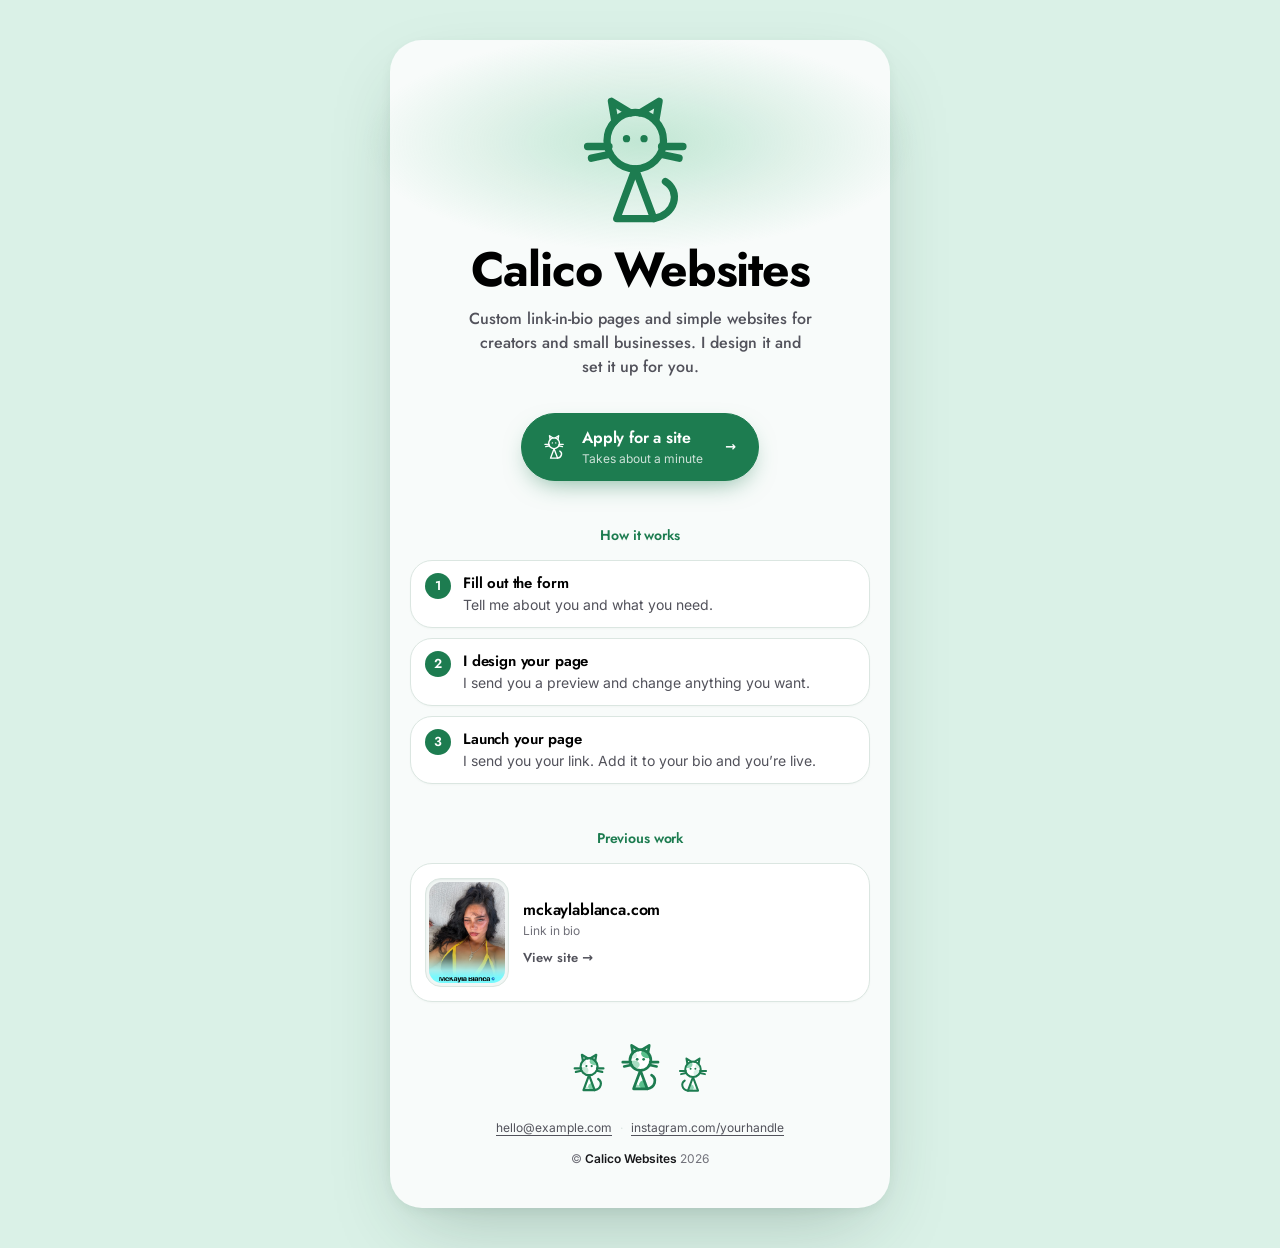
==== index.html @ d0ca335c "Copy cleanup, correct canonical domain, footer contact, a11y fix Copy: - Drop "actually cute" from t" ====
<!doctype html>
<html lang="en">
<head>
<meta charset="utf-8" />
<meta name="viewport" content="width=device-width, initial-scale=1, viewport-fit=cover" />

<!-- ===========================================================================
     SITE URL. Every absolute URL below uses it (canonical, og:url, og:image,
     twitter:image). Meta tags have to be literal because social crawlers do
     not run JavaScript, so this cannot live in app.js.
     To move to a custom domain, run this once from the project folder:

       sed -i '' 's#https://calico-website.vercel.app#https://yourdomain.com#g' index.html apply.html

     =========================================================================== -->
<title>Calico Websites</title>
<meta name="description" content="Custom link-in-bio pages and simple websites for creators and small businesses. I design it and set it up for you." />
<link rel="canonical" href="https://calico-website.vercel.app/" />
<meta name="theme-color" content="#DAF1E7" />

<!-- Open Graph -->
<meta property="og:type" content="website" />
<meta property="og:site_name" content="Calico Websites" />
<meta property="og:title" content="Calico Websites" />
<meta property="og:description" content="Custom link-in-bio pages and simple websites for creators and small businesses. I design it and set it up for you." />
<meta property="og:url" content="https://calico-website.vercel.app/" />
<meta property="og:image" content="https://calico-website.vercel.app/images/og-image.jpg" />
<meta property="og:image:width" content="1200" />
<meta property="og:image:height" content="630" />
<meta property="og:image:alt" content="Calico Websites: custom link-in-bio pages and simple websites." />

<!-- Twitter -->
<meta name="twitter:card" content="summary_large_image" />
<meta name="twitter:title" content="Calico Websites" />
<meta name="twitter:description" content="Custom link-in-bio pages and simple websites for creators and small businesses. I design it and set it up for you." />
<meta name="twitter:image" content="https://calico-website.vercel.app/images/og-image.jpg" />
<meta name="twitter:image:alt" content="Calico Websites: custom link-in-bio pages and simple websites." />

<link rel="icon" href="/favicon.svg" type="image/svg+xml" />
<link rel="apple-touch-icon" href="/apple-touch-icon.png" />

<link rel="preconnect" href="https://fonts.googleapis.com" />
<link rel="preconnect" href="https://fonts.gstatic.com" crossorigin />
<link rel="stylesheet" href="https://fonts.googleapis.com/css2?family=Inter:wght@400;500;600;700&family=Jost:wght@400;500;600;700&display=swap" />

<link rel="stylesheet" href="/styles.css" />
</head>

<body>
<a class="skip-link" href="#main">Skip to content</a>

<!-- ==========================================================================
     The calico cat, defined once and re-used. Patches are clipped to the head
     and body so they stay inside the outline. Recolour with --patch-a/b/c.
     ========================================================================== -->
<svg class="cat-defs" aria-hidden="true" focusable="false" xmlns="http://www.w3.org/2000/svg">
  <defs>
    <clipPath id="cc-head"><circle cx="13" cy="10" r="5.8" /></clipPath>
    <clipPath id="cc-body"><path d="M13 15.8 9.2 26h7.6Z" /></clipPath>

    <symbol id="calico" viewBox="0 0 28 30">
      <!-- The coat. Patches steer clear of the eyes so the face stays readable,
           and the whole thing fades out via --coat-opacity on small icons,
           where the detail would just turn to mush. -->
      <g style="opacity:var(--coat-opacity, 1)">
        <circle cx="13" cy="10" r="5.8" fill="#fff" />
        <path d="M13 15.8 9.2 26h7.6Z" fill="#fff" />
        <g clip-path="url(#cc-head)">
          <ellipse cx="16.8" cy="6.4" rx="3.4" ry="2.6" fill="var(--patch-b)" />
          <ellipse cx="9.6" cy="12.6" rx="3" ry="2.3" fill="var(--patch-a)" />
          <ellipse cx="8.9" cy="7.4" rx="2.2" ry="1.8" fill="var(--patch-c)" />
        </g>
        <g clip-path="url(#cc-body)">
          <ellipse cx="15.6" cy="24.2" rx="3.4" ry="3.2" fill="var(--patch-b)" />
          <ellipse cx="10.6" cy="25.8" rx="2.6" ry="2.2" fill="var(--patch-a)" />
        </g>
      </g>
      <!-- outline -->
      <g fill="none" stroke="currentColor" stroke-width="1.5"
         stroke-linecap="round" stroke-linejoin="round">
        <circle cx="13" cy="10" r="5.8" />
        <path d="M8.8 6 8.1 1.9 12 4.3" />
        <path d="M17.2 6 17.9 1.9 14 4.3" />
        <circle cx="11.2" cy="9.6" r=".75" fill="currentColor" stroke="none" />
        <circle cx="14.8" cy="9.6" r=".75" fill="currentColor" stroke="none" />
        <path d="M13 15.8 9.2 26M13 15.8 16.8 26M9.2 26h7.6" />
        <path d="M16.8 26c4.5-.8 5.6-5.6 2.4-7.6" />
        <path d="M7.6 11.2H3.2M7.8 12.8 4 13.6" />
        <path d="M18.4 11.2h4.4M18.2 12.8 22 13.6" />
      </g>
    </symbol>
  </defs>
</svg>

<div class="shell">
<main id="main">

  <!-- Hero ------------------------------------------------------------- -->
  <div class="hero-art reveal" role="img" aria-label="Calico Websites logo: a calico cat">
    <svg class="cat" viewBox="0 0 28 30" aria-hidden="true" focusable="false"><use href="#calico" /></svg>
  </div>

  <h1 class="name reveal" style="--i:1">Calico Websites</h1>
  <!-- Two alternatives if you'd rather:
       "Link-in-bio pages and simple websites for creators and small businesses.
        Designed, built and set up for you."
       "A professional link-in-bio page or small website, without the DIY.
        You tell me what you need, I handle the rest." -->
  <p class="tagline reveal" style="--i:2">Custom link-in-bio pages and simple websites for creators and small businesses. I design it and set it up for you.</p>

  <div class="links">
    <a class="link link--cta reveal" style="--i:3" href="/apply">
      <span class="link-icon" aria-hidden="true">
        <svg class="cat" viewBox="0 0 28 30" focusable="false"><use href="#calico" /></svg>
      </span>
      <span class="link-text">
        <span class="link-label">Apply for a site</span>
        <span class="link-sub">Takes about a minute</span>
      </span>
      <span class="link-meta" aria-hidden="true">→</span>
    </a>

  </div>

  <!-- How it works ----------------------------------------------------- -->
  <section class="section" id="how" aria-labelledby="how-title">
    <h2 class="section-label reveal" id="how-title">How it works</h2>

    <ol class="steps" role="list">
      <li class="step reveal">
        <span class="step-num" aria-hidden="true">1</span>
        <span class="step-text"><b>Fill out the form</b>Tell me about you and what you need.</span>
      </li>
      <li class="step reveal" style="--i:1">
        <span class="step-num" aria-hidden="true">2</span>
        <span class="step-text"><b>I design your page</b>I send you a preview and change anything you want.</span>
      </li>
      <li class="step reveal" style="--i:2">
        <span class="step-num" aria-hidden="true">3</span>
        <span class="step-text"><b>Launch your page</b>I send you your link. Add it to your bio and you&rsquo;re live.</span>
      </li>
    </ol>
  </section>

  <!-- Work ------------------------------------------------------------- -->
  <section class="section" id="work" aria-labelledby="work-title">
    <h2 class="section-label reveal" id="work-title">Previous work</h2>

    <div class="work-list">

      <!-- ===== ONE WORK CARD. Copy this whole <a> block to add another =====
           Change: the href, the image src + alt, the name, and the tag line.
           Put new screenshots in /images/. Any size works; the frame crops
           3:4 from the top. -->
      <a class="work-card reveal" href="https://mckaylablanca.com" target="_blank" rel="noopener noreferrer">
        <span class="work-frame">
          <img class="work-shot" src="/images/mckayla.png" width="485" height="959"
               loading="lazy" decoding="async"
               alt="The mckaylablanca.com link-in-bio page on a phone" />
        </span>
        <span class="work-text">
          <span class="work-handle">mckaylablanca.com</span>
          <span class="work-tag">Link in bio</span>
          <span class="work-cta">View site →<span class="sr-only"> (opens in a new tab)</span></span>
        </span>
      </a>
      <!-- ===== end of one work card ===== -->

    </div>
  </section>

</main>

<!-- Footer ------------------------------------------------------------- -->
<footer class="footer">
  <div class="cats reveal" aria-hidden="true">
    <svg class="cat" viewBox="0 0 28 30" focusable="false"><use href="#calico" /></svg>
    <svg class="cat" viewBox="0 0 28 30" focusable="false"><use href="#calico" /></svg>
    <svg class="cat" viewBox="0 0 28 30" focusable="false"><use href="#calico" /></svg>
  </div>
  <div class="footer-meta">
    <!-- EDIT THESE TWO. Replace the address and the handle with your own.
         The mailto: and the href both need changing. -->
    <p class="footer-contact">
      <a href="mailto:hello@example.com">hello@example.com</a>
      <span class="footer-dot" aria-hidden="true">&middot;</span>
      <a href="https://instagram.com/yourhandle" target="_blank" rel="noopener noreferrer">instagram.com/yourhandle</a>
    </p>
    <p>&copy; <span class="footer-wordmark">Calico Websites</span> <span data-year>2026</span></p>
  </div>
</footer>
</div>

<script src="/app.js" defer></script>
</body>
</html>
---- styles.css ----
/* ==========================================================================
   Calico Websites
   Shared by index.html and apply.html.
   Layout and card system modelled on mckaylablanca.com, recoloured green.
   Type follows fourmeasure.com: Jost for display, Inter for the small print.
   Every colour and font is a variable at the top.
   ========================================================================== */
:root {
  /* Type */
  --font-display: "Jost", "Futura", "Century Gothic", system-ui, sans-serif;
  --font-body: "Inter", system-ui, -apple-system, "Segoe UI", sans-serif;

  --fw-regular: 400;
  --fw-medium: 500;
  --fw-semibold: 600;
  --fw-bold: 700;

  --tracking-tight: -0.025em;

  /* Colour: greens, all AA-checked against the surfaces they sit on */
  --accent: #DAF1E7;           /* the flat field, her cyan's stand-in */
  --shell: #F8FBFA;            /* the column */
  --card: #FFFFFF;
  --surface: #F1F6F4;

  --fg: #18181B;
  --text-strong: #000000;
  --text-secondary: #52525B;
  --text-muted: #71717A;
  --border: #DBE6E1;

  --primary: #1D7C50;          /* 5.18:1 with white */
  --primary-strong: #196B48;   /* 6.23:1 on the column */
  --primary-soft: #59C08C;
  --primary-pale: #A7DCC2;
  --primary-dark: #18392C;
  --on-primary: #FFFFFF;

  --focus: #196B48;
  --error: #B42318;

  /* Calico patch tones. Swap these to re-coat the cats */
  --patch-a: #A7DCC2;
  --patch-b: #59C08C;
  --patch-c: #DAF1E7;

  /* Shape */
  --radius-pill: 999px;
  --radius-card: 1.375rem;     /* 22px, hers */
  --radius-shell: 2rem;
  --shadow-soft: 0 1px 2px rgba(24, 57, 44, 0.03);
  --shadow-lift: 0 16px 40px -18px rgba(24, 57, 44, 0.3);
  --shadow-shell: 0 30px 80px -24px rgba(24, 57, 44, 0.28), 0 4px 16px -6px rgba(24, 57, 44, 0.12);
  --shadow-cta: 0 10px 26px -10px rgba(29, 124, 80, 0.6);

  /* Rhythm */
  --column: 28.75rem;          /* 460px, hers */
  --gutter: 1.25rem;           /* 20px, hers */

  /* Motion */
  --ease: cubic-bezier(0.16, 1, 0.3, 1);
  --dur: 240ms;
}

/* --------------------------------------------------------------------------
   Base
   -------------------------------------------------------------------------- */
*, *::before, *::after { box-sizing: border-box; }

html {
  scroll-behavior: smooth;
  -webkit-text-size-adjust: 100%;
  -webkit-tap-highlight-color: transparent;
}

body {
  margin: 0;
  min-height: 100svh;
  display: flex;
  justify-content: center;
  background-color: var(--shell);
  color: var(--fg);
  font-family: var(--font-display);
  line-height: 1.5;
  -webkit-font-smoothing: antialiased;
  -moz-osx-font-smoothing: grayscale;
  padding: 0 max(var(--gutter), env(safe-area-inset-left))
           calc(3rem + env(safe-area-inset-bottom))
           max(var(--gutter), env(safe-area-inset-right));
}

img { display: block; max-width: 100%; height: auto; }
a { color: inherit; text-decoration: none; }
p { margin: 0; }

:focus-visible {
  outline: 3px solid var(--focus);
  outline-offset: 3px;
  border-radius: 8px;
}

.sr-only {
  position: absolute;
  width: 1px; height: 1px;
  padding: 0; margin: -1px;
  overflow: hidden;
  clip: rect(0 0 0 0);
  clip-path: inset(50%);
  white-space: nowrap;
  border: 0;
}

.skip-link {
  position: absolute;
  left: 50%; top: 0.5rem;
  transform: translate(-50%, -160%);
  z-index: 50;
  background: var(--fg);
  color: #fff;
  font-size: 0.8125rem;
  font-weight: var(--fw-semibold);
  padding: 0.6rem 1.1rem;
  border-radius: var(--radius-pill);
  transition: transform 0.2s var(--ease);
}
.skip-link:focus-visible { transform: translate(-50%, 0); }

/* --------------------------------------------------------------------------
   Shell: one centred column, full bleed on phones, a floating card above 560px
   -------------------------------------------------------------------------- */
.shell {
  position: relative;
  width: 100%;
  max-width: var(--column);
  display: flex;
  flex-direction: column;
  align-items: center;
  text-align: center;
}
.shell > * { width: 100%; }

/* --------------------------------------------------------------------------
   The calico cats
   One <symbol> in the defs block, re-used everywhere. Patch colours come
   from --patch-a/b/c, so any instance can wear a different coat.
   -------------------------------------------------------------------------- */
.cat-defs { position: absolute; width: 0; height: 0; overflow: hidden; }

.cat {
  display: block;
  width: auto;
  color: var(--primary);       /* the outline */
  overflow: visible;
}

/* The logo is the plain outline cat. The coat only shows on the footer trio. */
.hero-art .cat,
.link-icon .cat,
.submit .cat,
.form-done .cat { --coat-opacity: 0; }

/* Hero cat, full-bleed at the top of the column the way her photo is */
.hero-art {
  position: relative;
  isolation: isolate;
  display: flex;
  justify-content: center;
  align-items: flex-end;
  padding-top: 2.75rem;
  padding-bottom: 0.5rem;
}
.hero-art::before {
  content: "";
  position: absolute;
  z-index: -1;
  inset: 0 -20% auto;
  height: 118%;
  background: radial-gradient(ellipse 60% 62% at 50% 42%,
              rgba(89, 192, 140, 0.34) 0%,
              rgba(89, 192, 140, 0.12) 46%,
              rgba(248, 251, 250, 0) 72%);
  pointer-events: none;
}
.hero-art .cat { height: 132px; }

/* Wave on hover, lifted straight from her credit-cat wiggle */
.hero-art:hover .cat { animation: wiggle 620ms var(--ease); }

@keyframes wiggle {
  0%   { transform: rotate(0deg); }
  25%  { transform: rotate(-9deg); }
  55%  { transform: rotate(7deg); }
  80%  { transform: rotate(-3deg); }
  100% { transform: rotate(0deg); }
}

/* --------------------------------------------------------------------------
   Name + tagline
   -------------------------------------------------------------------------- */
.name {
  margin: 0;
  font-size: clamp(2.25rem, 10vw, 3rem);
  font-weight: var(--fw-bold);
  line-height: 1.02;
  letter-spacing: var(--tracking-tight);
  color: var(--text-strong);
  text-wrap: balance;
}

.tagline {
  margin: 0.75rem auto 0;
  max-width: 21.5rem;
  text-wrap: pretty;
  font-size: 1rem;
  font-weight: var(--fw-medium);
  line-height: 1.5;
  color: var(--text-secondary);
}

/* --------------------------------------------------------------------------
   Link rows, her pill cards
   -------------------------------------------------------------------------- */
.links {
  margin-top: 2.125rem;
  display: flex;
  flex-direction: column;
  gap: 0.75rem;
}

.link {
  display: flex;
  align-items: center;
  gap: 14px;
  width: 100%;
  min-height: 62px;
  padding: 12px 22px;
  text-align: left;
  border-radius: var(--radius-pill);
  background-color: var(--card);
  border: 1px solid var(--border);
  box-shadow: var(--shadow-soft);
  transition: transform var(--dur) var(--ease), box-shadow var(--dur) var(--ease),
              border-color var(--dur) var(--ease), background-color var(--dur) var(--ease);
}
.link:hover, .link:focus-visible {
  transform: translateY(-2px);
  border-color: var(--primary-soft);
  box-shadow: var(--shadow-lift);
}
.link:active { transform: translateY(0); }

.link-icon {
  flex: 0 0 auto;
  width: 26px;
  height: 26px;
  display: grid;
  place-items: center;
  color: var(--primary);
}
.link-icon .cat, .link-icon svg { width: 100%; height: 100%; }

.link-text { flex: 1 1 auto; min-width: 0; }

.link-label {
  display: block;
  font-size: 1rem;
  font-weight: var(--fw-semibold);
  letter-spacing: -0.01em;
  color: var(--text-strong);
}

.link-sub {
  display: block;
  margin-top: 1px;
  font-family: var(--font-body);
  font-size: 0.75rem;
  font-weight: var(--fw-regular);
  line-height: 1.4;
  color: var(--text-muted);
}

.link-meta {
  flex: 0 0 auto;
  margin-left: 8px;
  font-size: 0.8125rem;
  font-weight: var(--fw-semibold);
  color: var(--text-muted);
  white-space: nowrap;
}

/* The one filled row: the primary call to action.
   Sized to its own text and centred, rather than spanning the column. */
.link--cta {
  width: fit-content;
  max-width: 100%;
  margin-inline: auto;
  padding-inline: 20px 22px;
  background-color: var(--primary);
  border-color: var(--primary);
  box-shadow: var(--shadow-cta);
}
.link--cta .link-label { color: var(--on-primary); }
.link--cta .link-sub { color: rgba(255, 255, 255, 0.78); }
.link--cta .link-icon, .link--cta .link-meta { color: var(--on-primary); }
.link--cta .link-icon .cat { color: var(--on-primary); }   /* beats .cat's own colour */
.link--cta:hover, .link--cta:focus-visible { border-color: var(--primary); }
.link--cta:hover .link-icon .cat { animation: wiggle 620ms var(--ease); }

/* --------------------------------------------------------------------------
   Section labels, one per section
   -------------------------------------------------------------------------- */
.section { margin-top: 2.75rem; }

.section-label {
  margin: 0 0 0.875rem;
  font-size: 0.875rem;
  font-weight: var(--fw-semibold);
  letter-spacing: -0.01em;
  color: var(--primary);
}

/* --------------------------------------------------------------------------
   Work card, built from her fm-card: head row, thumbnail, cta line
   -------------------------------------------------------------------------- */
.work-list { display: flex; flex-direction: column; gap: 0.75rem; }

.work-card {
  display: flex;
  align-items: center;
  gap: 14px;
  width: 100%;
  padding: 14px;
  text-align: left;
  border-radius: var(--radius-card);
  background-color: var(--card);
  border: 1px solid var(--border);
  box-shadow: var(--shadow-soft);
  transition: transform var(--dur) var(--ease), box-shadow var(--dur) var(--ease),
              border-color var(--dur) var(--ease);
}
.work-card:hover, .work-card:focus-visible {
  transform: translateY(-2px);
  border-color: var(--primary-soft);
  box-shadow: var(--shadow-lift);
}
.work-card:active { transform: translateY(0); }

/* Phone-shaped frame around the preview. The sites are phone-shaped, so a
   landscape crop of one shows almost nothing. */
.work-frame {
  flex: 0 0 auto;
  width: 84px;
  padding: 3px;
  border-radius: 1rem;
  background-color: var(--surface);
  border: 1px solid var(--border);
  box-shadow: inset 0 1px 2px rgba(24, 57, 44, 0.06);
}

.work-shot {
  width: 100%;
  aspect-ratio: 3 / 4;
  object-fit: cover;
  object-position: top center;
  border-radius: 0.8125rem;
  background-color: var(--surface);
}

.work-text { flex: 1 1 auto; min-width: 0; }

.work-handle {
  display: block;
  font-size: 1rem;
  font-weight: var(--fw-semibold);
  letter-spacing: -0.01em;
  color: var(--text-strong);
  overflow: hidden;
  text-overflow: ellipsis;
  white-space: nowrap;
}

.work-tag {
  display: block;
  margin-top: 1px;
  font-family: var(--font-body);
  font-size: 0.75rem;
  line-height: 1.4;
  color: var(--text-muted);
}

.work-cta {
  display: block;
  margin-top: 8px;
  font-size: 0.8125rem;
  font-weight: var(--fw-semibold);
  color: var(--text-secondary);
  transition: color var(--dur) var(--ease);
}
.work-card:hover .work-cta, .work-card:focus-visible .work-cta { color: var(--primary-strong); }

/* --------------------------------------------------------------------------
   How it works: three short numbered steps
   -------------------------------------------------------------------------- */
.steps {
  margin: 0;
  padding: 0;
  list-style: none;
  display: flex;
  flex-direction: column;
  gap: 0.625rem;
}

.step {
  display: flex;
  align-items: flex-start;
  gap: 12px;
  text-align: left;
  padding: 12px 14px;
  border-radius: var(--radius-card);
  background-color: var(--card);
  border: 1px solid var(--border);
  box-shadow: var(--shadow-soft);
}

.step-num {
  flex: 0 0 auto;
  width: 26px;
  height: 26px;
  display: grid;
  place-items: center;
  border-radius: var(--radius-pill);
  background-color: var(--primary);
  color: var(--on-primary);
  font-size: 0.8125rem;
  font-weight: var(--fw-semibold);
}

.step-text {
  font-family: var(--font-body);
  font-size: 0.875rem;
  line-height: 1.45;
  color: var(--text-secondary);
}
.step-text b {
  display: block;
  font-family: var(--font-display);
  font-size: 0.9375rem;
  font-weight: var(--fw-semibold);
  letter-spacing: -0.01em;
  color: var(--text-strong);
}

/* --------------------------------------------------------------------------
   Apply page
   -------------------------------------------------------------------------- */
.back-link {
  margin-top: 1.5rem;
  display: inline-flex;
  align-items: center;
  gap: 6px;
  min-height: 44px;
  padding-right: 8px;
  font-size: 0.9375rem;
  font-weight: var(--fw-medium);
  color: var(--text-secondary);
}
.back-link:hover { color: var(--primary-strong); }

.apply-art {
  display: flex;
  justify-content: center;
  margin-bottom: 0.75rem;
}
.apply-art .cat { height: 72px; --coat-opacity: 0; }

.field-hint {
  margin-top: 0.25rem;
  font-family: var(--font-body);
  font-size: 0.75rem;
  line-height: 1.45;
  color: var(--text-muted);
}

.apply-title {
  margin: 0 0 0.5rem;
  font-size: clamp(1.75rem, 8vw, 2.125rem);
  font-weight: var(--fw-bold);
  line-height: 1.05;
  letter-spacing: var(--tracking-tight);
  color: var(--text-strong);
  text-wrap: balance;
}

.apply-lead {
  margin: 0 auto 0.25rem;
  max-width: 21rem;
  font-family: var(--font-body);
  font-size: 0.875rem;
  line-height: 1.55;
  color: var(--text-secondary);
}

.form {
  margin-top: 1.25rem;
  padding: 18px;
  text-align: left;
  border-radius: var(--radius-card);
  background-color: var(--card);
  border: 1px solid var(--border);
  box-shadow: var(--shadow-soft);
  display: flex;
  flex-direction: column;
  gap: 0.875rem;
}

/* display:flex above would otherwise beat the browser's [hidden] rule,
   so hiding the form from JS needs saying explicitly. */
.form[hidden] { display: none; }

.field { display: flex; flex-direction: column; gap: 0.3125rem; }

/* Direct children only. The pill labels live inside .pill-row and must
   keep their own padding. */
.field > label,
.field > legend {
  padding: 0;
  font-size: 0.875rem;
  font-weight: var(--fw-semibold);
  letter-spacing: -0.01em;
  color: var(--fg);
}

.optional { font-weight: var(--fw-regular); color: var(--text-muted); }

.field input,
.field textarea {
  width: 100%;
  font-family: var(--font-body);
  font-size: 1rem;              /* 16px, stops iOS zooming on focus */
  line-height: 1.5;
  color: var(--fg);
  background-color: var(--shell);
  border: 1px solid var(--border);
  border-radius: 0.75rem;
  padding: 0.6875rem 0.875rem;
  -webkit-appearance: none;
  appearance: none;
  transition: border-color var(--dur) var(--ease), background-color var(--dur) var(--ease);
}
.field input::placeholder, .field textarea::placeholder { color: var(--text-muted); }
.field input:focus, .field textarea:focus { border-color: var(--primary); background-color: var(--card); }
.field textarea { resize: vertical; min-height: 5.5rem; }

/* Tappable choices instead of typing. Real radios underneath, so they work
   with the keyboard, with a screen reader, and in the POST body. */
.choices {
  border: 0;
  margin: 0;
  padding: 0;
  min-width: 0;                 /* keeps the fieldset from blowing out the card */
  display: flex;
  flex-direction: column;
  gap: 0.5rem;
}

.pill-row { display: flex; flex-wrap: wrap; gap: 8px; }

.pill-input {
  position: absolute;
  width: 1px; height: 1px;
  opacity: 0;
  pointer-events: none;
}

.pill {
  display: inline-flex;
  align-items: center;
  justify-content: center;
  flex: 0 0 auto;               /* never squash below the label, wrap instead */
  white-space: nowrap;
  min-height: 44px;             /* comfortable thumb target */
  padding: 0 16px;
  border-radius: var(--radius-pill);
  background-color: var(--shell);
  border: 1px solid var(--border);
  font-size: 0.9375rem;
  font-weight: var(--fw-medium);
  letter-spacing: -0.01em;
  color: var(--fg);
  cursor: pointer;
  transition: background-color var(--dur) var(--ease), border-color var(--dur) var(--ease),
              color var(--dur) var(--ease), transform var(--dur) var(--ease);
}
.pill:hover { border-color: var(--primary-soft); }
.pill:active { transform: scale(0.97); }

.pill-input:checked + .pill {
  background-color: var(--primary);
  border-color: var(--primary);
  color: var(--on-primary);
}

.pill-input:focus-visible + .pill {
  outline: 3px solid var(--focus);
  outline-offset: 3px;
}

/* Formspree honeypot: hidden from people, visible to bots */
.hp { position: absolute; left: -9999px; width: 1px; height: 1px; opacity: 0; }

.submit {
  margin-top: 0.25rem;
  width: 100%;
  min-height: 56px;
  display: inline-flex;
  align-items: center;
  justify-content: center;
  gap: 10px;
  font-family: var(--font-display);
  font-size: 1rem;
  font-weight: var(--fw-semibold);
  letter-spacing: -0.01em;
  color: var(--on-primary);
  background-color: var(--primary);
  border: 1px solid var(--primary);
  border-radius: var(--radius-pill);
  box-shadow: var(--shadow-cta);
  cursor: pointer;
  transition: transform var(--dur) var(--ease), box-shadow var(--dur) var(--ease);
}
.submit:hover { transform: translateY(-2px); box-shadow: var(--shadow-lift), var(--shadow-cta); }
.submit:active { transform: translateY(0); }
.submit .cat { height: 22px; color: var(--on-primary); }
.submit:hover .cat { animation: wiggle 620ms var(--ease); }

.form[aria-busy="true"] .submit { opacity: 0.6; pointer-events: none; }

/* Only takes up room once it has something to say */
.form-status:empty { display: none; }

.form-status {
  font-family: var(--font-body);
  font-size: 0.8125rem;
  line-height: 1.45;
  color: var(--text-secondary);
}
.form-status.is-error { color: var(--error); }
.form-status.is-success { color: var(--primary-strong); font-weight: var(--fw-medium); }

/* Shown in the form's place once it sends */
.form-done {
  margin-top: 1.25rem;
  padding: 2rem 1.25rem;
  border-radius: var(--radius-card);
  background-color: var(--card);
  border: 1px solid var(--border);
  box-shadow: var(--shadow-soft);
}
.form-done[hidden] { display: none; }

.form-done .cat { height: 76px; margin: 0 auto 0.875rem; }

.done-title {
  font-size: 1.375rem;
  font-weight: var(--fw-bold);
  letter-spacing: var(--tracking-tight);
  color: var(--text-strong);
}

.done-sub {
  margin-top: 0.375rem;
  font-family: var(--font-body);
  font-size: 0.875rem;
  line-height: 1.5;
  color: var(--text-secondary);
}

/* --------------------------------------------------------------------------
   Footer: a litter of calicos, like her single credit cat
   -------------------------------------------------------------------------- */
.footer {
  margin-top: 2.5rem;
  display: flex;
  flex-direction: column;
  align-items: center;
  gap: 1rem;
}

.cats {
  display: flex;
  justify-content: center;
  align-items: flex-end;
  gap: 6px;
}
.cats .cat { height: 54px; }
.cats .cat:nth-child(1) { --patch-a: #C9E9D8; --patch-b: #7FCFA6; height: 44px; }
.cats .cat:nth-child(2) { --patch-a: #A7DCC2; --patch-b: #59C08C; }
.cats .cat:nth-child(3) { --patch-a: #DAF1E7; --patch-b: #8ED5B4; height: 40px; transform: scaleX(-1); }
.cats .cat:nth-child(2):hover { animation: wiggle 620ms var(--ease); }

.footer-meta {
  font-family: var(--font-body);
  font-size: 0.75rem;
  color: var(--text-muted);
  display: flex;
  flex-direction: column;
  gap: 0.375rem;
}
.footer-meta a { color: var(--text-secondary); text-decoration: underline; text-underline-offset: 3px; }

.footer-contact {
  display: flex;
  flex-wrap: wrap;
  justify-content: center;
  align-items: center;
  gap: 0.25rem 0.5rem;
}
.footer-contact a {
  min-height: 32px;              /* keeps both links easy to tap on a phone */
  display: inline-flex;
  align-items: center;
}
.footer-dot { color: var(--border); }
.footer-meta a:hover { color: var(--primary-strong); }
.footer-wordmark { font-weight: var(--fw-semibold); color: var(--fg); }

/* --------------------------------------------------------------------------
   Reveal: her --i stagger, but fired on scroll rather than on load,
   and armed only once JS confirms it's running.
   -------------------------------------------------------------------------- */
.js .reveal {
  opacity: 0;
  transform: translateY(12px);
  transition: opacity 520ms var(--ease), transform 520ms var(--ease);
  transition-delay: calc(var(--i, 0) * 55ms);
  will-change: opacity, transform;
}
.js .reveal.is-visible { opacity: 1; transform: none; }

@media (prefers-reduced-motion: reduce) {
  html { scroll-behavior: auto; }
  .js .reveal, .js .reveal.is-visible {
    opacity: 1; transform: none; transition: none; will-change: auto;
  }
  *, *::before, *::after {
    animation-duration: 0.01ms !important;
    animation-iteration-count: 1 !important;
    transition-duration: 0.01ms !important;
    scroll-behavior: auto !important;
  }
}

/* Touch devices: no hover lift, it sticks after a tap */
@media (hover: none) {
  .link:hover, .work-card:hover, .submit:hover { transform: none; }
  .hero-art:hover .cat, .submit:hover .cat, .link--cta:hover .link-icon .cat { animation: none; }
}

/* --------------------------------------------------------------------------
   Above 560px the column lifts off the page as a card. Same layout throughout.
   -------------------------------------------------------------------------- */
@media (min-width: 560px) {
  body {
    align-items: flex-start;
    background-color: var(--accent);
    padding-bottom: env(safe-area-inset-bottom);
  }
  .shell {
    max-width: 31.25rem;              /* 460px of content + 20px gutters */
    margin-block: 2.5rem;
    padding: 0 1.25rem 2.5rem;
    background-color: var(--shell);
    border-radius: var(--radius-shell);
    box-shadow: var(--shadow-shell);
  }
  .hero-art { padding-top: 3.25rem; }
  .hero-art .cat { height: 146px; }
}
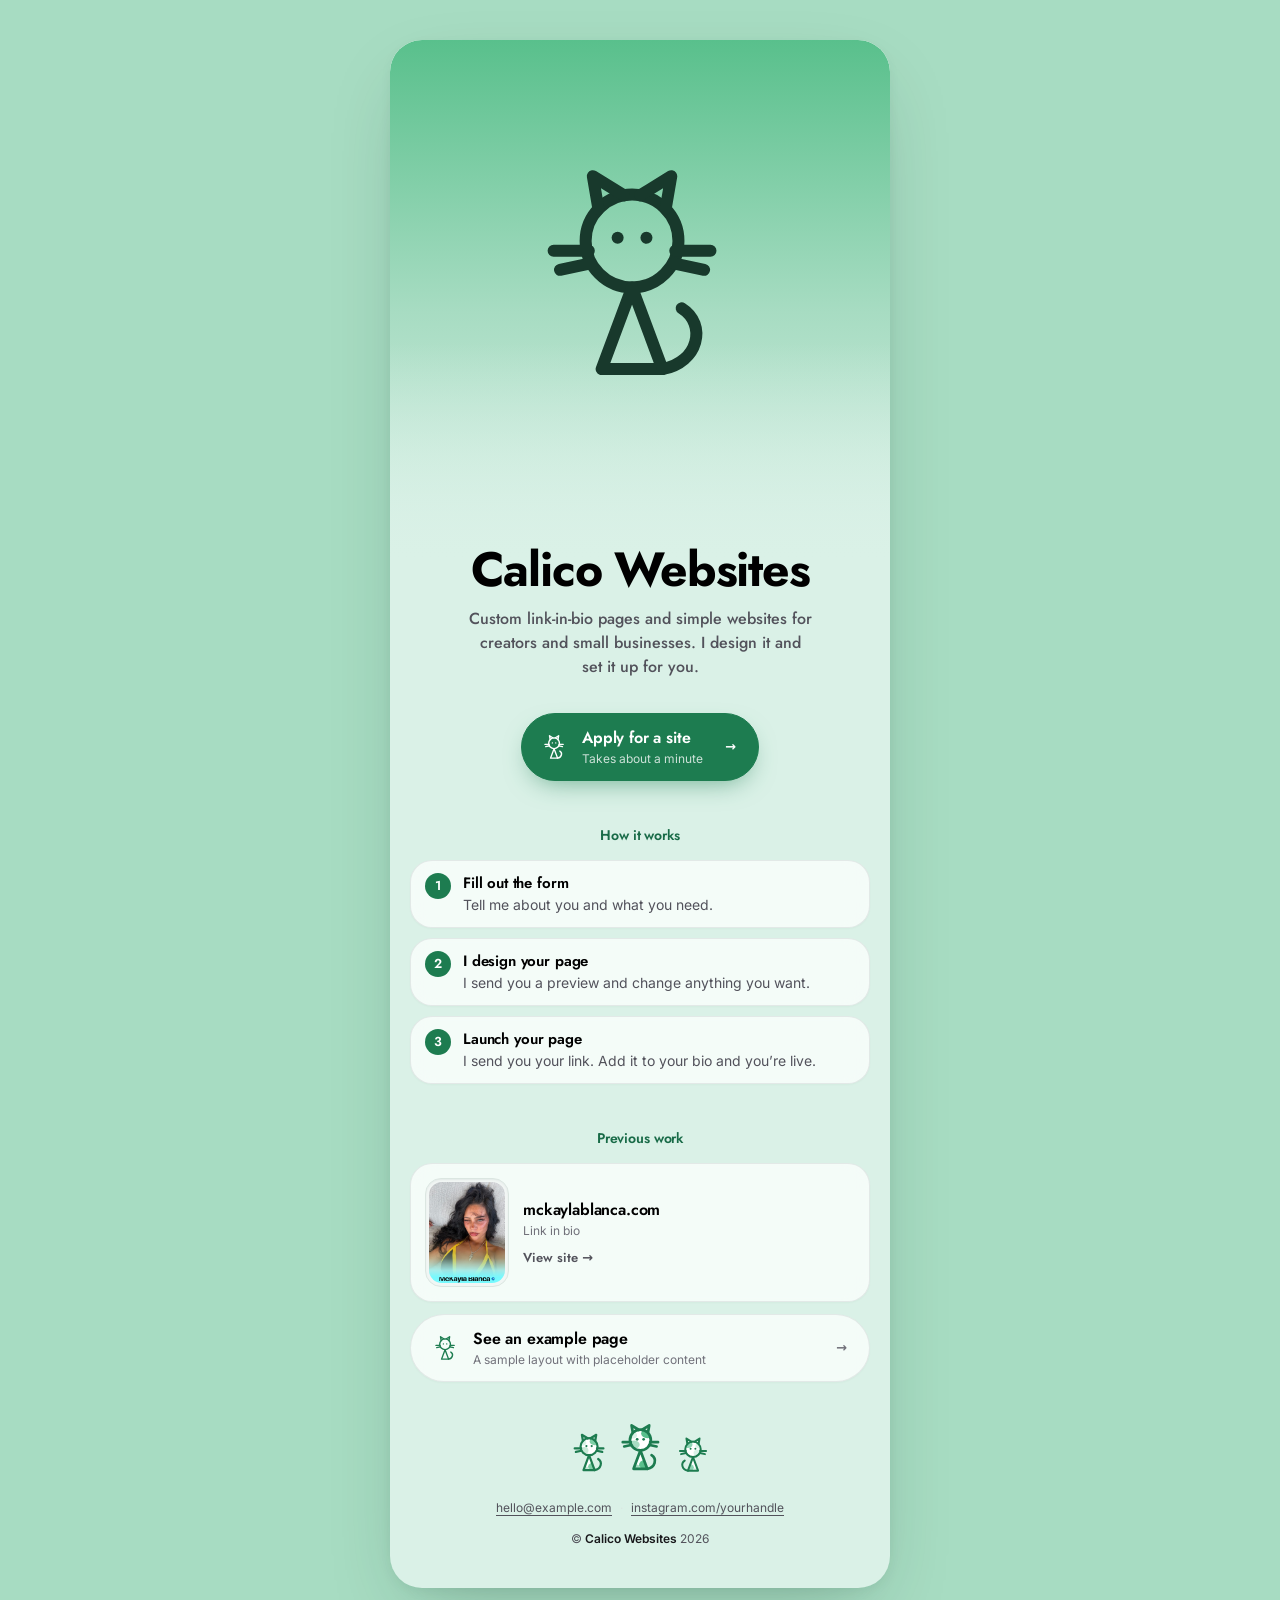
==== commit e9351b48: "Add an example creator profile page A sample link-in-bio layout so a prospective client can picture " ====
--- a/index.html
+++ b/index.html
@@ -166,6 +166,17 @@
       </a>
       <!-- ===== end of one work card ===== -->
 
+      <a class="link reveal" style="--i:1" href="/example">
+        <span class="link-icon" aria-hidden="true">
+          <svg class="cat" viewBox="0 0 28 30" focusable="false"><use href="#calico" /></svg>
+        </span>
+        <span class="link-text">
+          <span class="link-label">See an example page</span>
+          <span class="link-sub">A sample layout with placeholder content</span>
+        </span>
+        <span class="link-meta" aria-hidden="true">&rarr;</span>
+      </a>
+
     </div>
   </section>
 
--- a/styles.css
+++ b/styles.css
@@ -19,8 +19,11 @@
 
   /* Colour: greens, all AA-checked against the surfaces they sit on */
   --accent: #DAF1E7;           /* the flat field, her cyan's stand-in */
-  --shell: #F8FBFA;            /* the column */
-  --card: #FFFFFF;
+  --shell: #DAF1E7;            /* the column sits on the flat accent, as hers does */
+  --field: #A7DCC2;            /* deeper green behind the column above 560px */
+  --card: rgba(255, 255, 255, 0.72);   /* translucent, like her .fm-card */
+  --card-edge: rgba(24, 24, 27, 0.08);
+  --input-bg: rgba(255, 255, 255, 0.78);
   --surface: #F1F6F4;
 
   --fg: #18181B;
@@ -159,29 +162,45 @@
 .submit .cat,
 .form-done .cat { --coat-opacity: 0; }
 
-/* Hero cat, full-bleed at the top of the column the way her photo is */
+/* Hero panel: breaks out of the column gutters, fades into the page at the
+   bottom so the name sits in the tail of the fade. */
 .hero-art {
   position: relative;
   isolation: isolate;
-  display: flex;
+  width: calc(100% + 2 * var(--gutter));
+  margin-inline: calc(var(--gutter) * -1);
+  margin-bottom: -1rem;                 /* pulls the name up into the fade */
+  aspect-ratio: 4 / 5;
+  max-height: 58svh;                    /* never eats a whole phone screen */
+  overflow: hidden;
+  display: flex;
+  align-items: center;
   justify-content: center;
-  align-items: flex-end;
-  padding-top: 2.75rem;
-  padding-bottom: 0.5rem;
-}
-.hero-art::before {
+  background: linear-gradient(180deg,
+              var(--primary-soft) 0%,
+              var(--primary-pale) 52%,
+              var(--shell) 100%);
+}
+
+.hero-art::after {
   content: "";
   position: absolute;
-  z-index: -1;
-  inset: 0 -20% auto;
-  height: 118%;
-  background: radial-gradient(ellipse 60% 62% at 50% 42%,
-              rgba(89, 192, 140, 0.34) 0%,
-              rgba(89, 192, 140, 0.12) 46%,
-              rgba(248, 251, 250, 0) 72%);
+  inset: 0;
   pointer-events: none;
-}
-.hero-art .cat { height: 132px; }
+  background: linear-gradient(180deg,
+              rgba(218, 241, 231, 0) 58%,
+              rgba(218, 241, 231, 0.6) 82%,
+              var(--shell) 100%);
+}
+
+.hero-art .cat {
+  position: relative;
+  z-index: 1;
+  height: 46%;
+  margin-bottom: 8%;
+  color: var(--primary-dark);           /* reads against the mid-green panel */
+  --coat-opacity: 0;
+}
 
 /* Wave on hover, lifted straight from her credit-cat wiggle */
 .hero-art:hover .cat { animation: wiggle 620ms var(--ease); }
@@ -198,6 +217,10 @@
    Name + tagline
    -------------------------------------------------------------------------- */
 .name {
+  /* The hero panel is positioned, so it would paint over this static heading
+     that the negative margin tucks underneath it. Lift the name above it. */
+  position: relative;
+  z-index: 1;
   margin: 0;
   font-size: clamp(2.25rem, 10vw, 3rem);
   font-weight: var(--fw-bold);
@@ -237,7 +260,9 @@
   text-align: left;
   border-radius: var(--radius-pill);
   background-color: var(--card);
-  border: 1px solid var(--border);
+  backdrop-filter: blur(12px) saturate(1.2);
+  -webkit-backdrop-filter: blur(12px) saturate(1.2);
+  border: 1px solid var(--card-edge);
   box-shadow: var(--shadow-soft);
   transition: transform var(--dur) var(--ease), box-shadow var(--dur) var(--ease),
               border-color var(--dur) var(--ease), background-color var(--dur) var(--ease);
@@ -316,7 +341,7 @@
   font-size: 0.875rem;
   font-weight: var(--fw-semibold);
   letter-spacing: -0.01em;
-  color: var(--primary);
+  color: var(--primary-strong);   /* 5.47:1 on the mint column */
 }
 
 /* --------------------------------------------------------------------------
@@ -333,7 +358,9 @@
   text-align: left;
   border-radius: var(--radius-card);
   background-color: var(--card);
-  border: 1px solid var(--border);
+  backdrop-filter: blur(12px) saturate(1.2);
+  -webkit-backdrop-filter: blur(12px) saturate(1.2);
+  border: 1px solid var(--card-edge);
   box-shadow: var(--shadow-soft);
   transition: transform var(--dur) var(--ease), box-shadow var(--dur) var(--ease),
               border-color var(--dur) var(--ease);
@@ -418,7 +445,9 @@
   padding: 12px 14px;
   border-radius: var(--radius-card);
   background-color: var(--card);
-  border: 1px solid var(--border);
+  backdrop-filter: blur(12px) saturate(1.2);
+  -webkit-backdrop-filter: blur(12px) saturate(1.2);
+  border: 1px solid var(--card-edge);
   box-shadow: var(--shadow-soft);
 }
 
@@ -506,7 +535,9 @@
   text-align: left;
   border-radius: var(--radius-card);
   background-color: var(--card);
-  border: 1px solid var(--border);
+  backdrop-filter: blur(12px) saturate(1.2);
+  -webkit-backdrop-filter: blur(12px) saturate(1.2);
+  border: 1px solid var(--card-edge);
   box-shadow: var(--shadow-soft);
   display: flex;
   flex-direction: column;
@@ -539,7 +570,7 @@
   font-size: 1rem;              /* 16px, stops iOS zooming on focus */
   line-height: 1.5;
   color: var(--fg);
-  background-color: var(--shell);
+  background-color: var(--input-bg);
   border: 1px solid var(--border);
   border-radius: 0.75rem;
   padding: 0.6875rem 0.875rem;
@@ -581,7 +612,7 @@
   min-height: 44px;             /* comfortable thumb target */
   padding: 0 16px;
   border-radius: var(--radius-pill);
-  background-color: var(--shell);
+  background-color: var(--input-bg);
   border: 1px solid var(--border);
   font-size: 0.9375rem;
   font-weight: var(--fw-medium);
@@ -653,7 +684,9 @@
   padding: 2rem 1.25rem;
   border-radius: var(--radius-card);
   background-color: var(--card);
-  border: 1px solid var(--border);
+  backdrop-filter: blur(12px) saturate(1.2);
+  -webkit-backdrop-filter: blur(12px) saturate(1.2);
+  border: 1px solid var(--card-edge);
   box-shadow: var(--shadow-soft);
 }
 .form-done[hidden] { display: none; }
@@ -701,7 +734,7 @@
 .footer-meta {
   font-family: var(--font-body);
   font-size: 0.75rem;
-  color: var(--text-muted);
+  color: var(--text-secondary);   /* 6.52:1 on the mint column */
   display: flex;
   flex-direction: column;
   gap: 0.375rem;
@@ -762,17 +795,129 @@
 @media (min-width: 560px) {
   body {
     align-items: flex-start;
-    background-color: var(--accent);
+    background-color: var(--field);
     padding-bottom: env(safe-area-inset-bottom);
   }
   .shell {
     max-width: 31.25rem;              /* 460px of content + 20px gutters */
     margin-block: 2.5rem;
     padding: 0 1.25rem 2.5rem;
+    overflow: hidden;                 /* clips the hero to the rounded top */
     background-color: var(--shell);
     border-radius: var(--radius-shell);
     box-shadow: var(--shadow-shell);
   }
-  .hero-art { padding-top: 3.25rem; }
-  .hero-art .cat { height: 146px; }
-}
+  .hero-art { border-radius: var(--radius-shell) var(--radius-shell) 0 0; }
+}
+
+/* --------------------------------------------------------------------------
+   Example page: a sample creator profile so visitors can picture their own.
+   All imagery is the Calico cat standing in for their photos.
+   -------------------------------------------------------------------------- */
+.demo-banner {
+  position: relative;
+  z-index: 2;
+  margin: 1rem 0 0;
+  padding: 10px 14px;
+  border-radius: var(--radius-card);
+  background-color: var(--card);
+  backdrop-filter: blur(12px) saturate(1.2);
+  -webkit-backdrop-filter: blur(12px) saturate(1.2);
+  border: 1px solid var(--card-edge);
+  font-family: var(--font-body);
+  font-size: 0.75rem;
+  line-height: 1.45;
+  color: var(--text-secondary);
+}
+.demo-banner b { color: var(--text-strong); }
+
+.location {
+  margin-top: 0.5rem;
+  font-family: var(--font-body);
+  font-size: 0.75rem;
+  font-weight: var(--fw-medium);
+  color: var(--text-secondary);
+}
+
+/* A platform card: head row, sample figures, thumbnail strip */
+.profile-card {
+  width: 100%;
+  padding: 16px;
+  text-align: left;
+  border-radius: var(--radius-card);
+  background-color: var(--card);
+  backdrop-filter: blur(12px) saturate(1.2);
+  -webkit-backdrop-filter: blur(12px) saturate(1.2);
+  border: 1px solid var(--card-edge);
+  box-shadow: var(--shadow-soft);
+  transition: transform var(--dur) var(--ease), box-shadow var(--dur) var(--ease),
+              border-color var(--dur) var(--ease);
+}
+.profile-card:hover, .profile-card:focus-visible {
+  transform: translateY(-2px);
+  border-color: var(--primary-soft);
+  box-shadow: var(--shadow-lift);
+}
+
+.profile-head { display: flex; align-items: center; gap: 11px; }
+.profile-head-text { min-width: 0; flex: 1 1 auto; }
+
+.platform {
+  display: block;
+  font-family: var(--font-body);
+  font-size: 0.6875rem;
+  font-weight: var(--fw-semibold);
+  color: var(--text-muted);
+}
+
+.profile-handle {
+  display: block;
+  font-size: 0.9375rem;
+  font-weight: var(--fw-semibold);
+  letter-spacing: -0.01em;
+  color: var(--text-strong);
+  overflow: hidden;
+  text-overflow: ellipsis;
+  white-space: nowrap;
+}
+
+.profile-stats {
+  margin-top: 9px;
+  display: flex;
+  flex-wrap: wrap;
+  gap: 2px 14px;
+  font-size: 0.8125rem;
+  font-weight: var(--fw-medium);
+  color: var(--text-secondary);
+}
+.profile-stats b { font-weight: var(--fw-semibold); color: var(--text-strong); }
+
+.thumb-grid {
+  margin-top: 12px;
+  display: grid;
+  grid-template-columns: repeat(3, 1fr);
+  gap: 7px;
+}
+
+/* Stand-in for a creator's own photos */
+.thumb {
+  aspect-ratio: 3 / 4;
+  border-radius: 0.75rem;
+  overflow: hidden;
+  display: grid;
+  place-items: center;
+  background: linear-gradient(160deg, var(--primary-soft) 0%, var(--primary-pale) 100%);
+  border: 1px solid var(--card-edge);
+}
+.thumb .cat { height: 52%; color: var(--primary-dark); --coat-opacity: 0; }
+.thumb:nth-child(2) { background: linear-gradient(160deg, var(--primary-pale) 0%, var(--accent) 100%); }
+.thumb:nth-child(3) { background: linear-gradient(160deg, var(--accent) 0%, var(--primary-soft) 100%); }
+
+.profile-cta {
+  display: block;
+  margin-top: 12px;
+  font-size: 0.8125rem;
+  font-weight: var(--fw-semibold);
+  color: var(--text-secondary);
+}
+.profile-card:hover .profile-cta { color: var(--primary-strong); }
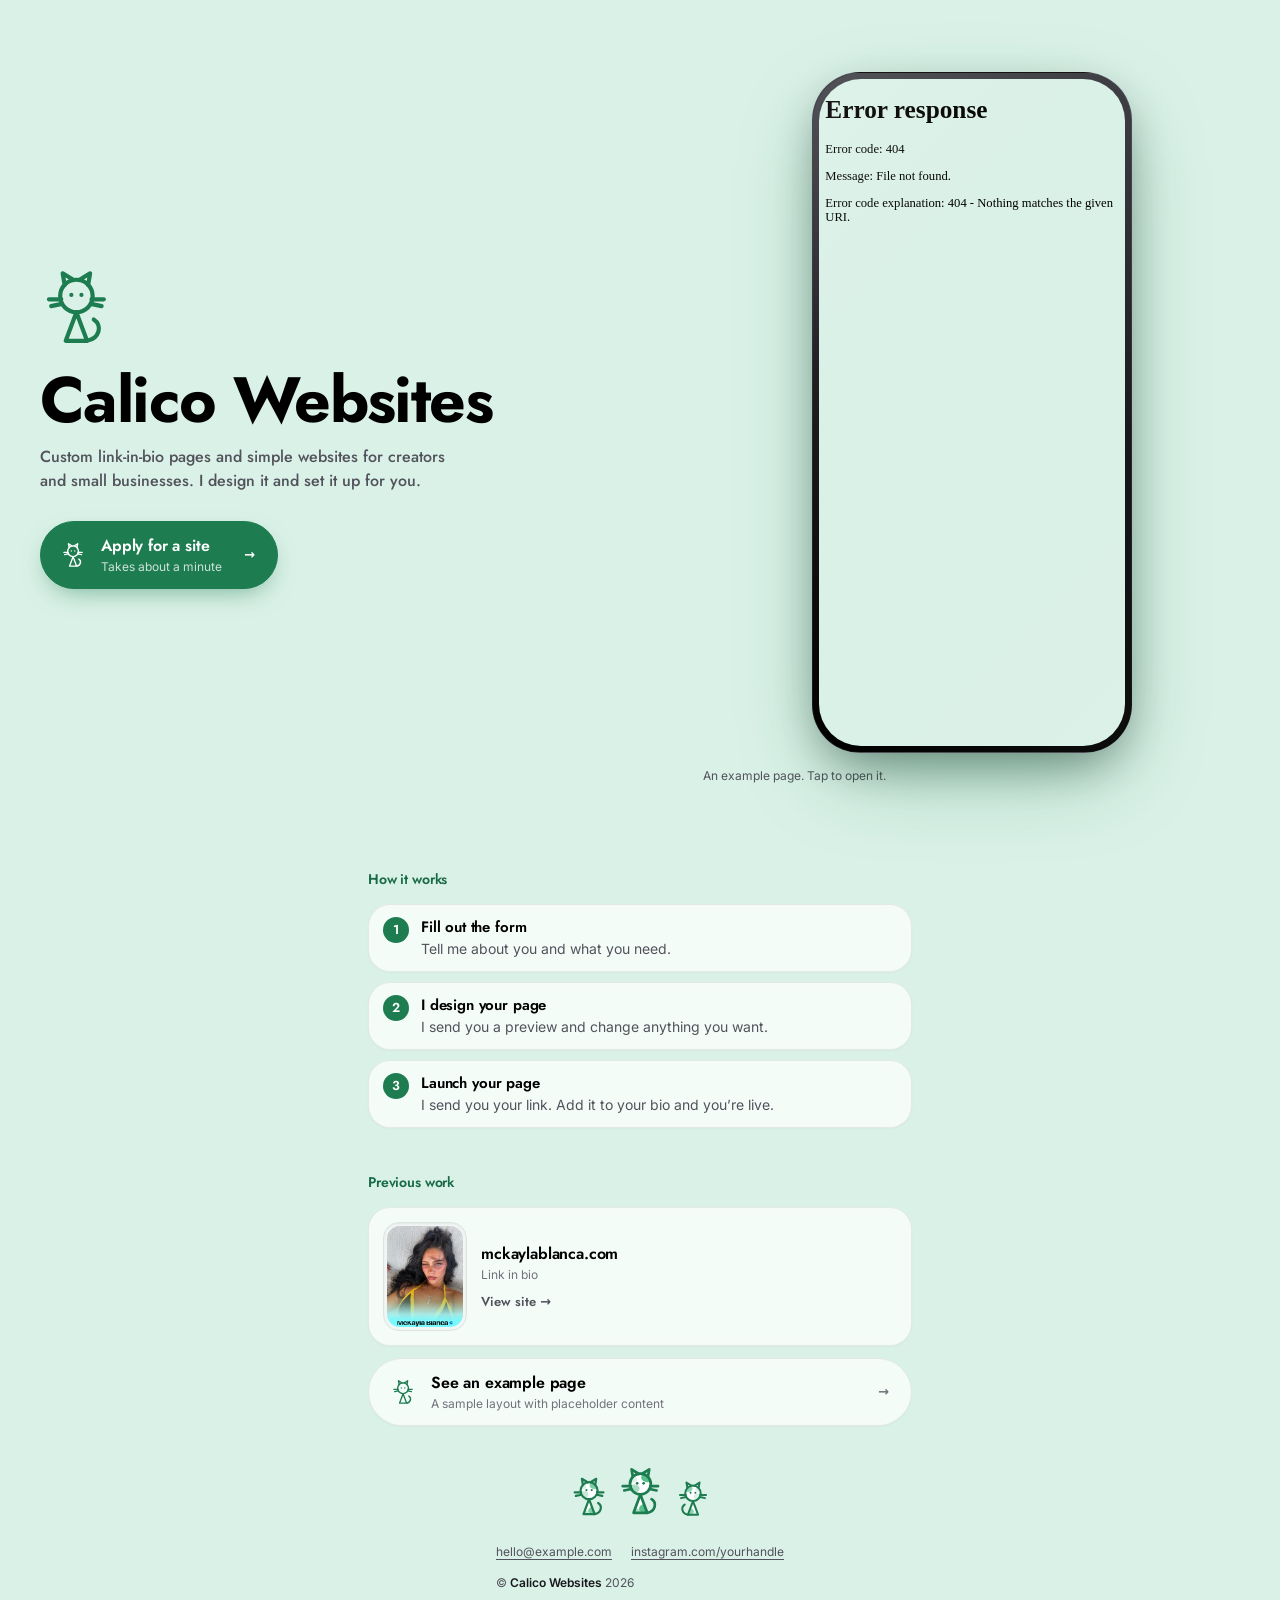
==== commit b187539d: "Rebuild the home page as a split hero with a device mockup - Home page moves off the centred column " ====
--- a/index.html
+++ b/index.html
@@ -46,7 +46,7 @@
 <link rel="stylesheet" href="/styles.css" />
 </head>
 
-<body>
+<body class="home">
 <a class="skip-link" href="#main">Skip to content</a>
 
 <!-- ==========================================================================
@@ -92,36 +92,52 @@
   </defs>
 </svg>
 
-<div class="shell">
+<div class="page">
 <main id="main">
 
-  <!-- Hero ------------------------------------------------------------- -->
-  <div class="hero-art reveal" role="img" aria-label="Calico Websites logo: a calico cat">
-    <svg class="cat" viewBox="0 0 28 30" aria-hidden="true" focusable="false"><use href="#calico" /></svg>
-  </div>
-
-  <h1 class="name reveal" style="--i:1">Calico Websites</h1>
-  <!-- Two alternatives if you'd rather:
-       "Link-in-bio pages and simple websites for creators and small businesses.
-        Designed, built and set up for you."
-       "A professional link-in-bio page or small website, without the DIY.
-        You tell me what you need, I handle the rest." -->
-  <p class="tagline reveal" style="--i:2">Custom link-in-bio pages and simple websites for creators and small businesses. I design it and set it up for you.</p>
-
-  <div class="links">
-    <a class="link link--cta reveal" style="--i:3" href="/apply">
-      <span class="link-icon" aria-hidden="true">
-        <svg class="cat" viewBox="0 0 28 30" focusable="false"><use href="#calico" /></svg>
-      </span>
-      <span class="link-text">
-        <span class="link-label">Apply for a site</span>
-        <span class="link-sub">Takes about a minute</span>
-      </span>
-      <span class="link-meta" aria-hidden="true">→</span>
-    </a>
-
-  </div>
-
+  <div class="hero-split">
+
+    <div class="hero-copy">
+      <div class="hero-logo reveal" role="img" aria-label="Calico Websites logo: a cat">
+        <svg class="cat" viewBox="0 0 28 30" aria-hidden="true" focusable="false"><use href="#calico" /></svg>
+      </div>
+
+      <h1 class="name reveal" style="--i:1">Calico Websites</h1>
+
+      <!-- Two alternatives if you'd rather:
+           "Link-in-bio pages and simple websites for creators and small businesses.
+            Designed, built and set up for you."
+           "A professional link-in-bio page or small website, without the DIY.
+            You tell me what you need, I handle the rest." -->
+      <p class="tagline reveal" style="--i:2">Custom link-in-bio pages and simple websites for creators and small businesses. I design it and set it up for you.</p>
+
+      <div class="links">
+        <a class="link link--cta reveal" style="--i:3" href="/apply">
+          <span class="link-icon" aria-hidden="true"><svg class="cat" viewBox="0 0 28 30" focusable="false"><use href="#calico" /></svg></span>
+          <span class="link-text">
+            <span class="link-label">Apply for a site</span>
+            <span class="link-sub">Takes about a minute</span>
+          </span>
+          <span class="link-meta" aria-hidden="true">&rarr;</span>
+        </a>
+      </div>
+    </div>
+
+    <div class="hero-visual reveal" style="--i:4">
+      <!-- The stencil holds the real example page, same origin, scaled to fit.
+           Tapping anywhere on it opens that page full size. -->
+      <a class="phone" href="/example" aria-label="Open the example page">
+        <span class="phone-screen">
+          <iframe src="/example" title="Preview of an example link-in-bio page"
+                  loading="lazy" tabindex="-1" aria-hidden="true" scrolling="no"></iframe>
+        </span>
+      </a>
+      <p class="phone-caption">An example page. Tap to open it.</p>
+    </div>
+
+  </div>
+
+  <div class="home-section">
   <!-- How it works ----------------------------------------------------- -->
   <section class="section" id="how" aria-labelledby="how-title">
     <h2 class="section-label reveal" id="how-title">How it works</h2>
@@ -180,6 +196,8 @@
     </div>
   </section>
 
+  </div>
+
 </main>
 
 <!-- Footer ------------------------------------------------------------- -->
--- a/styles.css
+++ b/styles.css
@@ -921,3 +921,124 @@
   color: var(--text-secondary);
 }
 .profile-card:hover .profile-cta { color: var(--primary-strong); }
+
+/* --------------------------------------------------------------------------
+   Home page: wide split hero, copy on the left, a phone stencil on the right
+   holding the live example page. Overrides the centred-column shell, which
+   the apply and example pages still use.
+   -------------------------------------------------------------------------- */
+body.home {
+  display: block;
+  background-color: var(--shell);
+  padding: 0 0 calc(3rem + env(safe-area-inset-bottom));
+}
+
+.page {
+  width: 100%;
+  max-width: 78rem;
+  margin-inline: auto;
+  padding-inline: max(1.5rem, env(safe-area-inset-left));
+}
+
+.hero-split {
+  display: grid;
+  gap: 2.5rem;
+  align-items: center;
+  padding-block: 2.5rem 1rem;
+  text-align: center;
+}
+
+.hero-copy .name { font-size: clamp(2.5rem, 11vw, 3.25rem); }
+.hero-copy .tagline { margin-inline: auto; }
+.hero-copy .links { margin-top: 1.75rem; }
+
+.hero-logo {
+  display: flex;
+  justify-content: center;
+  margin-bottom: 1rem;
+}
+.hero-logo .cat { height: 84px; --coat-opacity: 0; }
+
+/* The stencil. Proportions follow a standard handset: 320 x 681. */
+.phone {
+  position: relative;
+  display: block;
+  width: 300px;
+  --screen-w: 288px;
+  --screen-scale: 0.7384;          /* 288 / 390, the width the page renders at */
+  max-width: 100%;
+  margin-inline: auto;
+  aspect-ratio: 320 / 681;
+  padding: 6px;
+  border-radius: 48px;
+  border: 1px solid rgba(255, 255, 255, 0.08);
+  background: linear-gradient(180deg, #3F3F46 0%, #18181B 55%, #000000 100%);
+  box-shadow: 0 30px 90px -20px rgba(29, 124, 80, 0.45),
+              0 18px 50px -12px rgba(0, 0, 0, 0.45);
+  transition: transform var(--dur) var(--ease), box-shadow var(--dur) var(--ease);
+}
+.phone:hover, .phone:focus-visible {
+  transform: translateY(-4px);
+  box-shadow: 0 40px 100px -20px rgba(29, 124, 80, 0.55),
+              0 18px 50px -12px rgba(0, 0, 0, 0.5);
+}
+
+/* Glass highlight across the bezel */
+.phone::after {
+  content: "";
+  position: absolute;
+  inset: 0;
+  pointer-events: none;
+  border-radius: 48px;
+  background: linear-gradient(135deg, rgba(255, 255, 255, 0.1), transparent 30%,
+                              transparent 70%, rgba(255, 255, 255, 0.05));
+}
+
+.phone-screen {
+  display: block;                  /* it is a <span>: without this, height is ignored */
+  position: relative;
+  height: 100%;
+  width: 100%;
+  overflow: hidden;
+  border-radius: 42px;
+  background-color: var(--shell);
+}
+
+/* The example page renders at phone width, then scales down to fit the screen */
+.phone-screen iframe {
+  width: 390px;
+  height: 900px;
+  border: 0;
+  display: block;
+  transform-origin: top left;
+  transform: scale(var(--screen-scale));
+  pointer-events: none;            /* the whole stencil is the link */
+}
+
+.phone-caption {
+  margin-top: 0.875rem;
+  font-family: var(--font-body);
+  font-size: 0.75rem;
+  color: var(--text-secondary);
+}
+
+@media (min-width: 900px) {
+  .hero-split {
+    grid-template-columns: 1.1fr 1fr;
+    gap: 4.5rem;
+    padding-block: 4.5rem 2.5rem;
+    text-align: left;
+  }
+  .hero-logo { justify-content: flex-start; }
+  .hero-copy .name { font-size: clamp(3.25rem, 5vw, 4.25rem); }
+  .hero-copy .tagline { margin-inline: 0; max-width: 26rem; }
+  .hero-copy .link--cta { margin-inline: 0; }
+  .phone { width: 320px; --screen-w: 308px; --screen-scale: 0.7897; }
+}
+
+/* The sections below the hero sit in a readable column, not the full width */
+.home-section { max-width: 34rem; margin-inline: auto; }
+
+@media (prefers-reduced-motion: reduce) {
+  .phone:hover, .phone:focus-visible { transform: none; }
+}
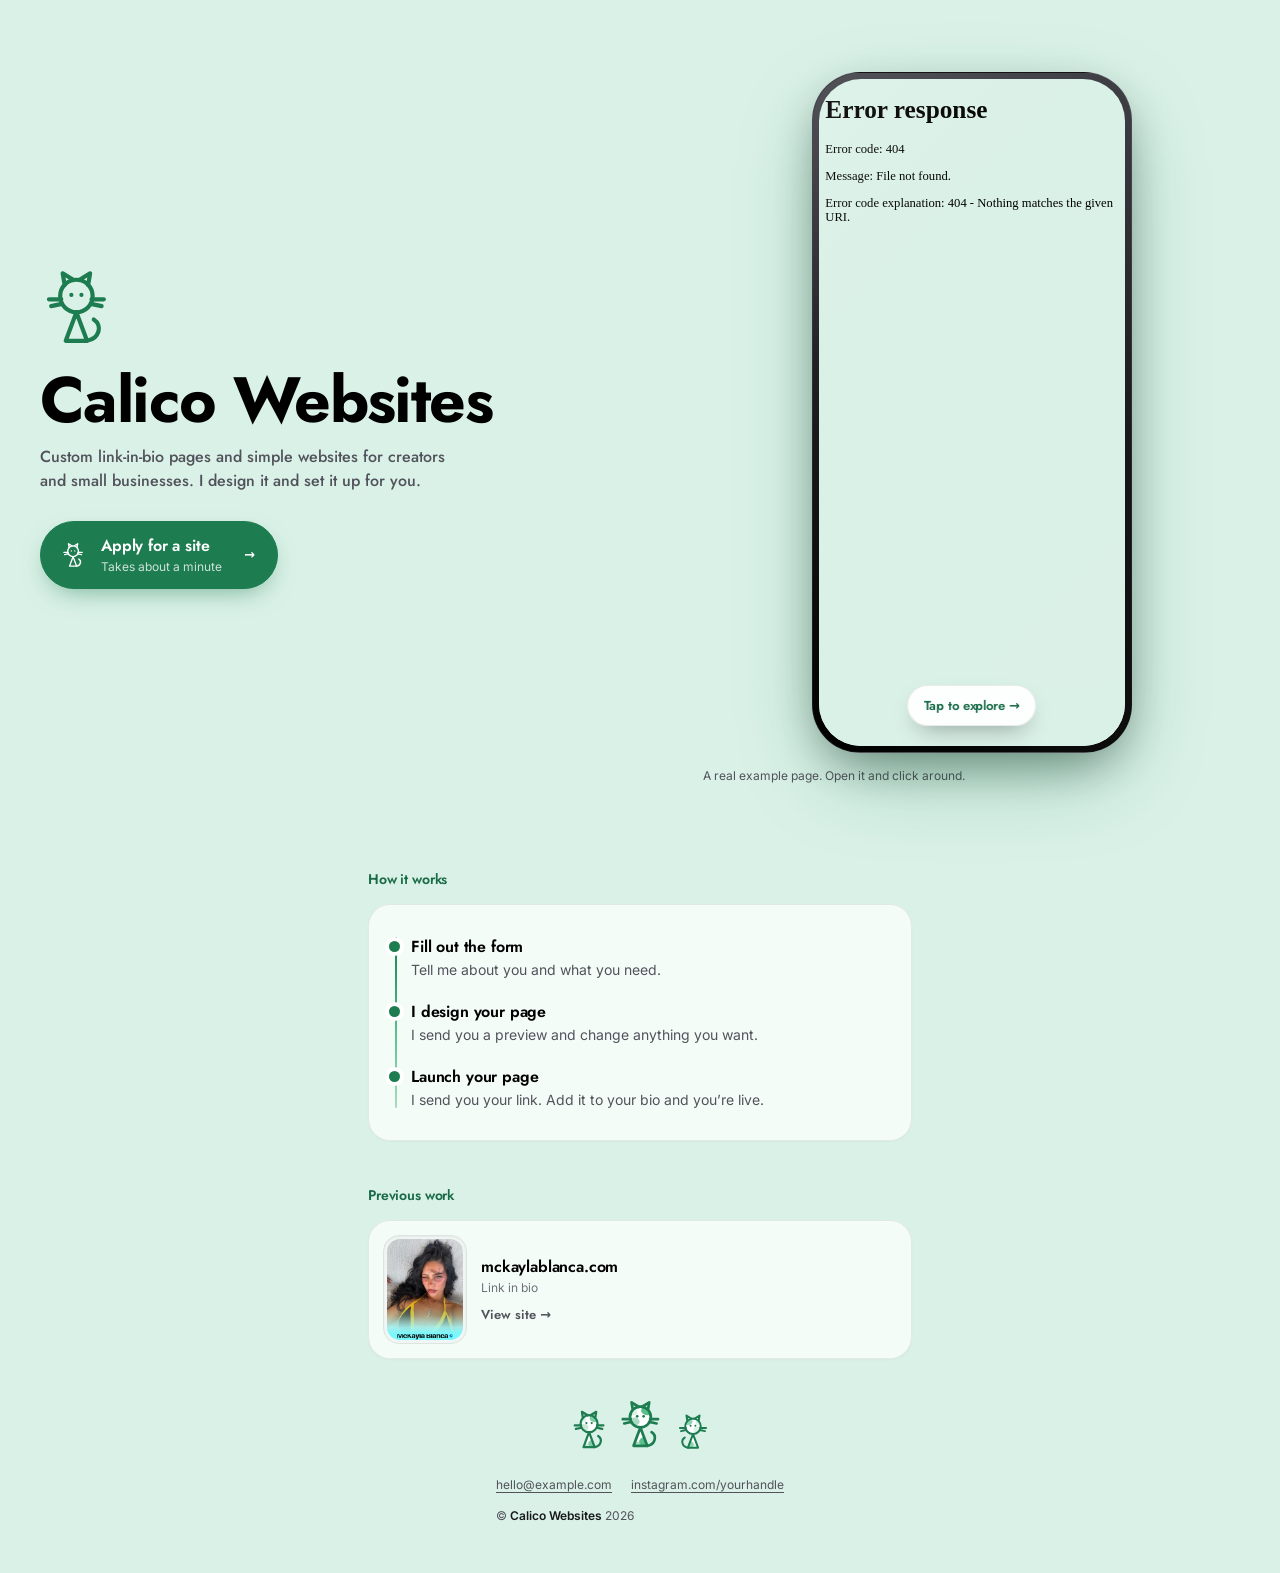
==== commit fb475683: "Make the stencil obviously tappable, restyle How it works - A Tap to explore pill sits over the foot" ====
--- a/index.html
+++ b/index.html
@@ -131,8 +131,9 @@
           <iframe src="/example" title="Preview of an example link-in-bio page"
                   loading="lazy" tabindex="-1" aria-hidden="true" scrolling="no"></iframe>
         </span>
+        <span class="phone-hint" aria-hidden="true">Tap to explore &rarr;</span>
       </a>
-      <p class="phone-caption">An example page. Tap to open it.</p>
+      <p class="phone-caption">A real example page. Open it and click around.</p>
     </div>
 
   </div>
@@ -142,18 +143,18 @@
   <section class="section" id="how" aria-labelledby="how-title">
     <h2 class="section-label reveal" id="how-title">How it works</h2>
 
-    <ol class="steps" role="list">
-      <li class="step reveal">
-        <span class="step-num" aria-hidden="true">1</span>
-        <span class="step-text"><b>Fill out the form</b>Tell me about you and what you need.</span>
+    <ol class="flow reveal" role="list">
+      <li class="flow-step">
+        <span class="flow-dot" aria-hidden="true"></span>
+        <span class="flow-text"><b>Fill out the form</b>Tell me about you and what you need.</span>
       </li>
-      <li class="step reveal" style="--i:1">
-        <span class="step-num" aria-hidden="true">2</span>
-        <span class="step-text"><b>I design your page</b>I send you a preview and change anything you want.</span>
+      <li class="flow-step">
+        <span class="flow-dot" aria-hidden="true"></span>
+        <span class="flow-text"><b>I design your page</b>I send you a preview and change anything you want.</span>
       </li>
-      <li class="step reveal" style="--i:2">
-        <span class="step-num" aria-hidden="true">3</span>
-        <span class="step-text"><b>Launch your page</b>I send you your link. Add it to your bio and you&rsquo;re live.</span>
+      <li class="flow-step">
+        <span class="flow-dot" aria-hidden="true"></span>
+        <span class="flow-text"><b>Launch your page</b>I send you your link. Add it to your bio and you&rsquo;re live.</span>
       </li>
     </ol>
   </section>
@@ -182,17 +183,6 @@
       </a>
       <!-- ===== end of one work card ===== -->
 
-      <a class="link reveal" style="--i:1" href="/example">
-        <span class="link-icon" aria-hidden="true">
-          <svg class="cat" viewBox="0 0 28 30" focusable="false"><use href="#calico" /></svg>
-        </span>
-        <span class="link-text">
-          <span class="link-label">See an example page</span>
-          <span class="link-sub">A sample layout with placeholder content</span>
-        </span>
-        <span class="link-meta" aria-hidden="true">&rarr;</span>
-      </a>
-
     </div>
   </section>
 
--- a/styles.css
+++ b/styles.css
@@ -426,54 +426,58 @@
 .work-card:hover .work-cta, .work-card:focus-visible .work-cta { color: var(--primary-strong); }
 
 /* --------------------------------------------------------------------------
-   How it works: three short numbered steps
-   -------------------------------------------------------------------------- */
-.steps {
+   How it works: one card, a soft green thread, a dot per step. No numbers.
+   -------------------------------------------------------------------------- */
+.flow {
+  position: relative;
   margin: 0;
-  padding: 0;
+  padding: 20px 20px 20px 42px;
   list-style: none;
-  display: flex;
-  flex-direction: column;
-  gap: 0.625rem;
-}
-
-.step {
-  display: flex;
-  align-items: flex-start;
-  gap: 12px;
-  text-align: left;
-  padding: 12px 14px;
   border-radius: var(--radius-card);
   background-color: var(--card);
   backdrop-filter: blur(12px) saturate(1.2);
   -webkit-backdrop-filter: blur(12px) saturate(1.2);
   border: 1px solid var(--card-edge);
   box-shadow: var(--shadow-soft);
-}
-
-.step-num {
-  flex: 0 0 auto;
-  width: 26px;
-  height: 26px;
-  display: grid;
-  place-items: center;
-  border-radius: var(--radius-pill);
+  text-align: left;
+}
+
+/* the thread, stopping at the first and last dot rather than the card edge */
+.flow::before {
+  content: "";
+  position: absolute;
+  left: 26px;
+  top: 32px;
+  bottom: 32px;
+  width: 2px;
+  border-radius: 2px;
+  background: linear-gradient(180deg, var(--primary) 0%, var(--primary-soft) 55%, var(--primary-pale) 100%);
+}
+
+.flow-step { position: relative; padding-block: 10px; }
+
+.flow-dot {
+  position: absolute;
+  left: -22px;
+  top: 16px;
+  width: 11px;
+  height: 11px;
+  border-radius: 50%;
   background-color: var(--primary);
-  color: var(--on-primary);
-  font-size: 0.8125rem;
-  font-weight: var(--fw-semibold);
-}
-
-.step-text {
+  box-shadow: 0 0 0 4px #FFFFFF;      /* punches the thread out behind the dot */
+}
+
+.flow-text {
+  display: block;
   font-family: var(--font-body);
   font-size: 0.875rem;
-  line-height: 1.45;
-  color: var(--text-secondary);
-}
-.step-text b {
+  line-height: 1.5;
+  color: var(--text-secondary);
+}
+.flow-text b {
   display: block;
   font-family: var(--font-display);
-  font-size: 0.9375rem;
+  font-size: 1rem;
   font-weight: var(--fw-semibold);
   letter-spacing: -0.01em;
   color: var(--text-strong);
@@ -1015,6 +1019,57 @@
   pointer-events: none;            /* the whole stencil is the link */
 }
 
+/* Soft fade at the foot of the screen so the hint never lands on top of text */
+.phone-screen::after {
+  content: "";
+  position: absolute;
+  left: 0;
+  right: 0;
+  bottom: 0;
+  height: 120px;
+  z-index: 1;
+  pointer-events: none;
+  background: linear-gradient(180deg, rgba(218, 241, 231, 0) 0%, rgba(218, 241, 231, 0.92) 62%, var(--shell) 100%);
+}
+
+/* Sits over the lower screen so the stencil reads as a control, not a picture */
+.phone-hint {
+  position: absolute;
+  left: 50%;
+  bottom: 26px;
+  z-index: 2;
+  display: inline-flex;
+  align-items: center;
+  gap: 7px;
+  padding: 0.6rem 1rem;
+  border-radius: var(--radius-pill);
+  background-color: rgba(255, 255, 255, 0.94);
+  backdrop-filter: blur(8px);
+  -webkit-backdrop-filter: blur(8px);
+  border: 1px solid var(--card-edge);
+  box-shadow: 0 10px 24px -10px rgba(0, 0, 0, 0.4);
+  font-family: var(--font-display);
+  font-size: 0.8125rem;
+  font-weight: var(--fw-semibold);
+  letter-spacing: -0.01em;
+  color: var(--primary-strong);
+  white-space: nowrap;
+  transform: translateX(-50%);
+  animation: hint-bob 2.8s var(--ease) infinite;
+  transition: background-color var(--dur) var(--ease), color var(--dur) var(--ease);
+}
+.phone:hover .phone-hint,
+.phone:focus-visible .phone-hint {
+  background-color: var(--primary);
+  border-color: var(--primary);
+  color: var(--on-primary);
+}
+
+@keyframes hint-bob {
+  0%, 100% { transform: translateX(-50%) translateY(0); }
+  50%      { transform: translateX(-50%) translateY(-4px); }
+}
+
 .phone-caption {
   margin-top: 0.875rem;
   font-family: var(--font-body);
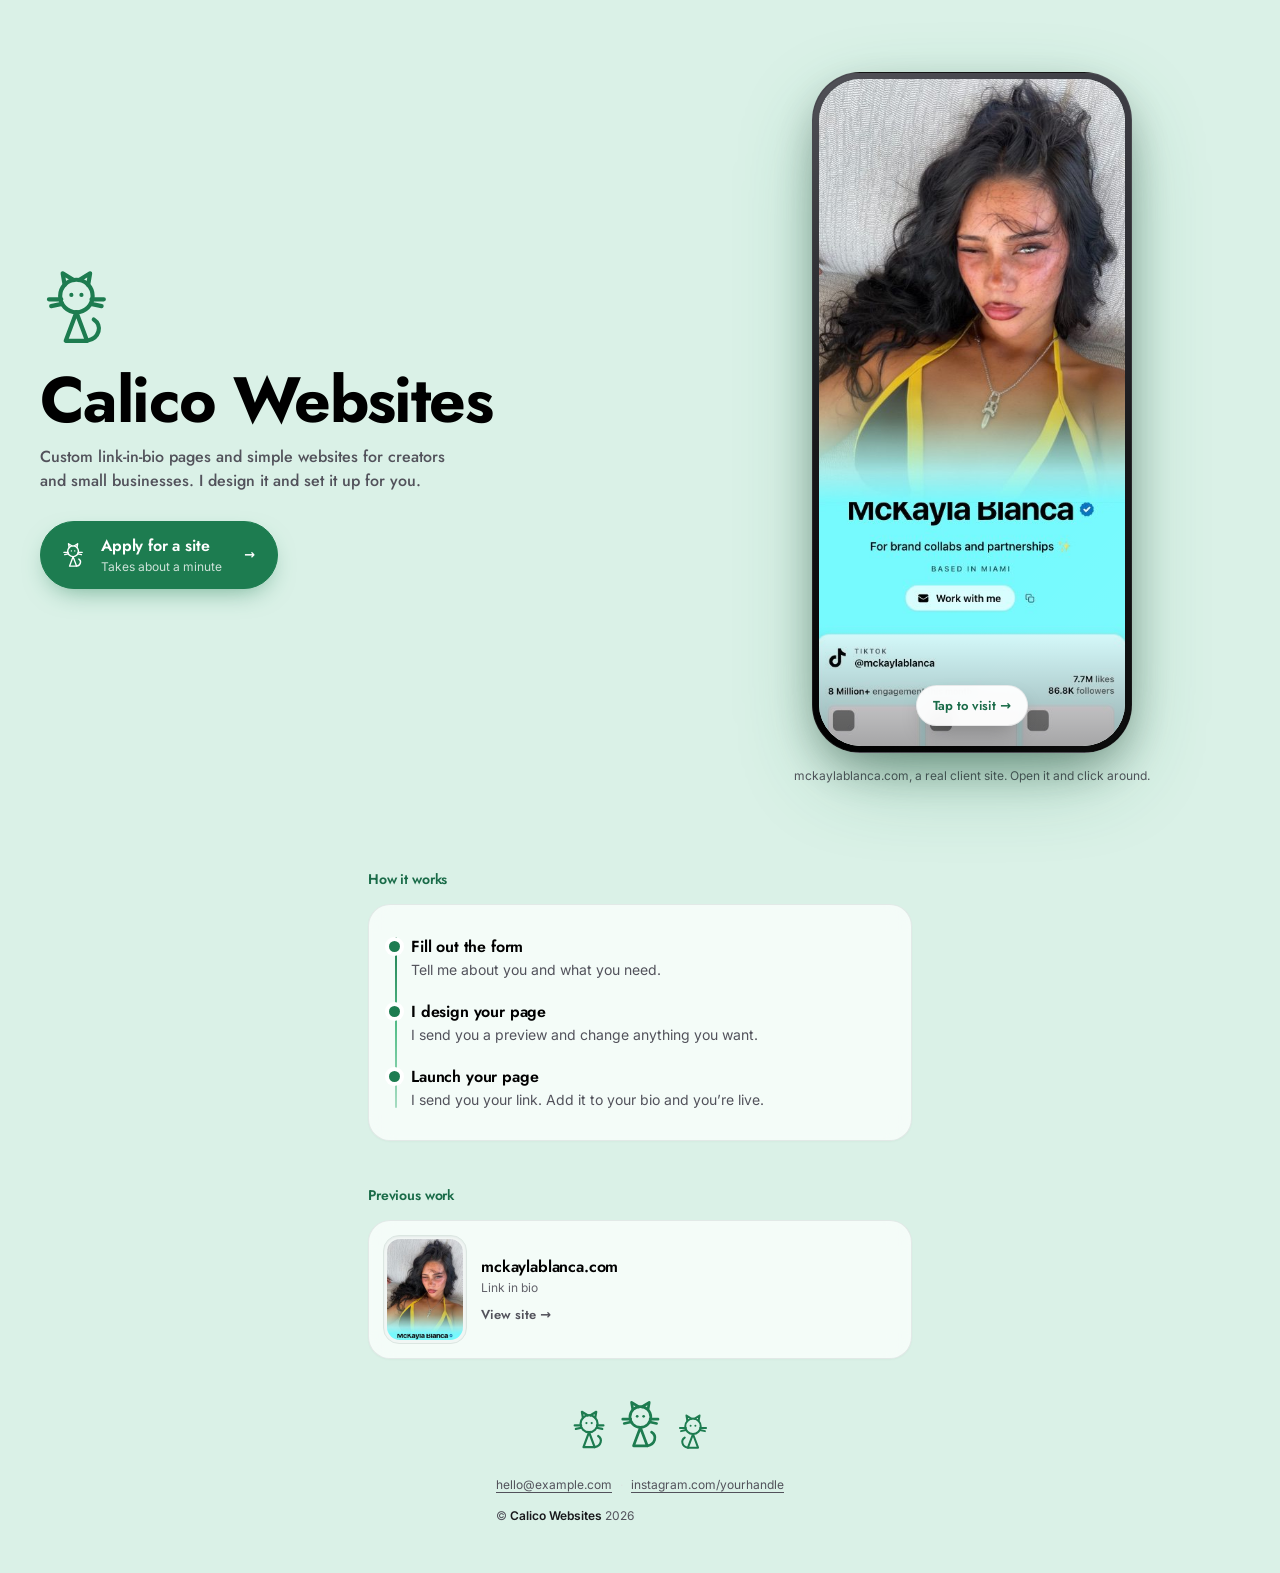
==== commit f374eb5a: "Show mckaylablanca.com in the phone, fix audit findings - The home page phone now shows a screenshot" ====
--- a/index.html
+++ b/index.html
@@ -10,7 +10,7 @@
      not run JavaScript, so this cannot live in app.js.
      To move to a custom domain, run this once from the project folder:
 
-       sed -i '' 's#https://calico-website.vercel.app#https://yourdomain.com#g' index.html apply.html
+       sed -i.bak 's#https://calico-website.vercel.app#https://yourdomain.com#g' *.html *.txt *.xml && rm *.bak
 
      =========================================================================== -->
 <title>Calico Websites</title>
@@ -50,32 +50,12 @@
 <a class="skip-link" href="#main">Skip to content</a>
 
 <!-- ==========================================================================
-     The calico cat, defined once and re-used. Patches are clipped to the head
-     and body so they stay inside the outline. Recolour with --patch-a/b/c.
+     The calico cat, defined once and re-used. The outline draws in
+     currentColor, so it takes the colour of whatever it sits in.
      ========================================================================== -->
 <svg class="cat-defs" aria-hidden="true" focusable="false" xmlns="http://www.w3.org/2000/svg">
   <defs>
-    <clipPath id="cc-head"><circle cx="13" cy="10" r="5.8" /></clipPath>
-    <clipPath id="cc-body"><path d="M13 15.8 9.2 26h7.6Z" /></clipPath>
-
     <symbol id="calico" viewBox="0 0 28 30">
-      <!-- The coat. Patches steer clear of the eyes so the face stays readable,
-           and the whole thing fades out via --coat-opacity on small icons,
-           where the detail would just turn to mush. -->
-      <g style="opacity:var(--coat-opacity, 1)">
-        <circle cx="13" cy="10" r="5.8" fill="#fff" />
-        <path d="M13 15.8 9.2 26h7.6Z" fill="#fff" />
-        <g clip-path="url(#cc-head)">
-          <ellipse cx="16.8" cy="6.4" rx="3.4" ry="2.6" fill="var(--patch-b)" />
-          <ellipse cx="9.6" cy="12.6" rx="3" ry="2.3" fill="var(--patch-a)" />
-          <ellipse cx="8.9" cy="7.4" rx="2.2" ry="1.8" fill="var(--patch-c)" />
-        </g>
-        <g clip-path="url(#cc-body)">
-          <ellipse cx="15.6" cy="24.2" rx="3.4" ry="3.2" fill="var(--patch-b)" />
-          <ellipse cx="10.6" cy="25.8" rx="2.6" ry="2.2" fill="var(--patch-a)" />
-        </g>
-      </g>
-      <!-- outline -->
       <g fill="none" stroke="currentColor" stroke-width="1.5"
          stroke-linecap="round" stroke-linejoin="round">
         <circle cx="13" cy="10" r="5.8" />
@@ -124,16 +104,20 @@
     </div>
 
     <div class="hero-visual reveal" style="--i:4">
-      <!-- The stencil holds the real example page, same origin, scaled to fit.
-           Tapping anywhere on it opens that page full size. -->
-      <a class="phone" href="/example" aria-label="Open the example page">
+      <!-- The stencil shows a screenshot of a real client site, and tapping
+           anywhere on it opens the live site in a new tab. It can't be an
+           iframe: mckaylablanca.com refuses to be framed (X-Frame-Options:
+           DENY). To show a different site, swap the href and the screenshot;
+           any phone-width capture works, it crops from the top. -->
+      <a class="phone" href="https://mckaylablanca.com" target="_blank" rel="noopener noreferrer"
+         aria-label="Open mckaylablanca.com, a site I built (opens in a new tab)">
         <span class="phone-screen">
-          <iframe src="/example" title="Preview of an example link-in-bio page"
-                  loading="lazy" tabindex="-1" aria-hidden="true" scrolling="no"></iframe>
+          <img src="/images/mckayla-phone.jpg" width="485" height="959"
+               alt="" decoding="async" />
         </span>
-        <span class="phone-hint" aria-hidden="true">Tap to explore &rarr;</span>
+        <span class="phone-hint" aria-hidden="true">Tap to visit &rarr;</span>
       </a>
-      <p class="phone-caption">A real example page. Open it and click around.</p>
+      <p class="phone-caption">mckaylablanca.com, a real client site. Open it and click around.</p>
     </div>
 
   </div>
@@ -167,11 +151,12 @@
 
       <!-- ===== ONE WORK CARD. Copy this whole <a> block to add another =====
            Change: the href, the image src + alt, the name, and the tag line.
-           Put new screenshots in /images/. Any size works; the frame crops
-           3:4 from the top. -->
+           Put new screenshots in /images/ under a new filename (images are
+           cached for a week). Any size works; the frame crops 3:4 from the
+           top, so a 228 x 304 crop keeps the file small. -->
       <a class="work-card reveal" href="https://mckaylablanca.com" target="_blank" rel="noopener noreferrer">
         <span class="work-frame">
-          <img class="work-shot" src="/images/mckayla.png" width="485" height="959"
+          <img class="work-shot" src="/images/mckayla-228.jpg" width="228" height="304"
                loading="lazy" decoding="async"
                alt="The mckaylablanca.com link-in-bio page on a phone" />
         </span>
--- a/styles.css
+++ b/styles.css
@@ -1,6 +1,6 @@
 /* ==========================================================================
    Calico Websites
-   Shared by index.html and apply.html.
+   Shared by index.html, apply.html and example.html.
    Layout and card system modelled on mckaylablanca.com, recoloured green.
    Type follows fourmeasure.com: Jost for display, Inter for the small print.
    Every colour and font is a variable at the top.
@@ -29,11 +29,11 @@
   --fg: #18181B;
   --text-strong: #000000;
   --text-secondary: #52525B;
-  --text-muted: #71717A;
+  --text-muted: #63636B;       /* 5.03:1 on the column, so it passes off the cards too */
   --border: #DBE6E1;
 
   --primary: #1D7C50;          /* 5.18:1 with white */
-  --primary-strong: #196B48;   /* 6.23:1 on the column */
+  --primary-strong: #196B48;   /* 5.47:1 on the column */
   --primary-soft: #59C08C;
   --primary-pale: #A7DCC2;
   --primary-dark: #18392C;
@@ -41,11 +41,6 @@
 
   --focus: #196B48;
   --error: #B42318;
-
-  /* Calico patch tones. Swap these to re-coat the cats */
-  --patch-a: #A7DCC2;
-  --patch-b: #59C08C;
-  --patch-c: #DAF1E7;
 
   /* Shape */
   --radius-pill: 999px;
@@ -144,8 +139,8 @@
 
 /* --------------------------------------------------------------------------
    The calico cats
-   One <symbol> in the defs block, re-used everywhere. Patch colours come
-   from --patch-a/b/c, so any instance can wear a different coat.
+   One <symbol> in the defs block, re-used everywhere. It is a plain outline
+   in currentColor, so set `color` on any instance to recolour it.
    -------------------------------------------------------------------------- */
 .cat-defs { position: absolute; width: 0; height: 0; overflow: hidden; }
 
@@ -155,12 +150,6 @@
   color: var(--primary);       /* the outline */
   overflow: visible;
 }
-
-/* The logo is the plain outline cat. The coat only shows on the footer trio. */
-.hero-art .cat,
-.link-icon .cat,
-.submit .cat,
-.form-done .cat { --coat-opacity: 0; }
 
 /* Hero panel: breaks out of the column gutters, fades into the page at the
    bottom so the name sits in the tail of the fade. */
@@ -199,7 +188,6 @@
   height: 46%;
   margin-bottom: 8%;
   color: var(--primary-dark);           /* reads against the mid-green panel */
-  --coat-opacity: 0;
 }
 
 /* Wave on hover, lifted straight from her credit-cat wiggle */
@@ -498,13 +486,16 @@
   color: var(--text-secondary);
 }
 .back-link:hover { color: var(--primary-strong); }
+/* .shell > * stretches every child; keep the tap area to the link itself */
+.shell > .back-link { width: auto; align-self: flex-start; }
 
 .apply-art {
   display: flex;
   justify-content: center;
   margin-bottom: 0.75rem;
 }
-.apply-art .cat { height: 72px; --coat-opacity: 0; }
+.apply-art .cat { height: 72px; }
+.notfound-art { margin-top: 3rem; }   /* 404.html has no back link above it */
 
 .field-hint {
   margin-top: 0.25rem;
@@ -729,10 +720,10 @@
   align-items: flex-end;
   gap: 6px;
 }
+/* Plain outlines, same as the logo */
 .cats .cat { height: 54px; }
-.cats .cat:nth-child(1) { --patch-a: #C9E9D8; --patch-b: #7FCFA6; height: 44px; }
-.cats .cat:nth-child(2) { --patch-a: #A7DCC2; --patch-b: #59C08C; }
-.cats .cat:nth-child(3) { --patch-a: #DAF1E7; --patch-b: #8ED5B4; height: 40px; transform: scaleX(-1); }
+.cats .cat:nth-child(1) { height: 44px; }
+.cats .cat:nth-child(3) { height: 40px; transform: scaleX(-1); }
 .cats .cat:nth-child(2):hover { animation: wiggle 620ms var(--ease); }
 
 .footer-meta {
@@ -913,7 +904,7 @@
   background: linear-gradient(160deg, var(--primary-soft) 0%, var(--primary-pale) 100%);
   border: 1px solid var(--card-edge);
 }
-.thumb .cat { height: 52%; color: var(--primary-dark); --coat-opacity: 0; }
+.thumb .cat { height: 52%; color: var(--primary-dark); }
 .thumb:nth-child(2) { background: linear-gradient(160deg, var(--primary-pale) 0%, var(--accent) 100%); }
 .thumb:nth-child(3) { background: linear-gradient(160deg, var(--accent) 0%, var(--primary-soft) 100%); }
 
@@ -961,15 +952,13 @@
   justify-content: center;
   margin-bottom: 1rem;
 }
-.hero-logo .cat { height: 84px; --coat-opacity: 0; }
+.hero-logo .cat { height: 84px; }
 
 /* The stencil. Proportions follow a standard handset: 320 x 681. */
 .phone {
   position: relative;
   display: block;
   width: 300px;
-  --screen-w: 288px;
-  --screen-scale: 0.7384;          /* 288 / 390, the width the page renders at */
   max-width: 100%;
   margin-inline: auto;
   aspect-ratio: 320 / 681;
@@ -979,12 +968,19 @@
   background: linear-gradient(180deg, #3F3F46 0%, #18181B 55%, #000000 100%);
   box-shadow: 0 30px 90px -20px rgba(29, 124, 80, 0.45),
               0 18px 50px -12px rgba(0, 0, 0, 0.45);
-  transition: transform var(--dur) var(--ease), box-shadow var(--dur) var(--ease);
+  transition: box-shadow var(--dur) var(--ease);
+  animation: phone-float 5s ease-in-out infinite;
 }
 .phone:hover, .phone:focus-visible {
-  transform: translateY(-4px);
+  animation-play-state: paused;
   box-shadow: 0 40px 100px -20px rgba(29, 124, 80, 0.55),
               0 18px 50px -12px rgba(0, 0, 0, 0.5);
+}
+
+@keyframes phone-float {
+  0%   { transform: translateY(0)     rotate(-1.4deg); }
+  50%  { transform: translateY(-12px) rotate(1.4deg);  }
+  100% { transform: translateY(0)     rotate(-1.4deg); }
 }
 
 /* Glass highlight across the bezel */
@@ -1008,18 +1004,16 @@
   background-color: var(--shell);
 }
 
-/* The example page renders at phone width, then scales down to fit the screen */
-.phone-screen iframe {
-  width: 390px;
-  height: 900px;
-  border: 0;
-  display: block;
-  transform-origin: top left;
-  transform: scale(var(--screen-scale));
-  pointer-events: none;            /* the whole stencil is the link */
-}
-
-/* Soft fade at the foot of the screen so the hint never lands on top of text */
+/* A phone screenshot of the site, filling the screen from the top */
+.phone-screen img {
+  width: 100%;
+  height: 100%;
+  object-fit: cover;
+  object-position: top center;
+}
+
+/* Soft shade at the foot of the screen so the hint never lands on top of
+   text. Neutral rather than mint, so it sits on any site's colours. */
 .phone-screen::after {
   content: "";
   position: absolute;
@@ -1029,7 +1023,7 @@
   height: 120px;
   z-index: 1;
   pointer-events: none;
-  background: linear-gradient(180deg, rgba(218, 241, 231, 0) 0%, rgba(218, 241, 231, 0.92) 62%, var(--shell) 100%);
+  background: linear-gradient(180deg, rgba(0, 0, 0, 0) 0%, rgba(0, 0, 0, 0.32) 100%);
 }
 
 /* Sits over the lower screen so the stencil reads as a control, not a picture */
@@ -1072,6 +1066,7 @@
 
 .phone-caption {
   margin-top: 0.875rem;
+  text-align: center;          /* the hero is left-aligned on desktop; this is not */
   font-family: var(--font-body);
   font-size: 0.75rem;
   color: var(--text-secondary);
@@ -1088,12 +1083,16 @@
   .hero-copy .name { font-size: clamp(3.25rem, 5vw, 4.25rem); }
   .hero-copy .tagline { margin-inline: 0; max-width: 26rem; }
   .hero-copy .link--cta { margin-inline: 0; }
-  .phone { width: 320px; --screen-w: 308px; --screen-scale: 0.7897; }
+  .phone { width: 320px; }
 }
 
 /* The sections below the hero sit in a readable column, not the full width */
 .home-section { max-width: 34rem; margin-inline: auto; }
 
 @media (prefers-reduced-motion: reduce) {
-  .phone:hover, .phone:focus-visible { transform: none; }
-}
+  .phone, .phone:hover, .phone:focus-visible {
+    animation: none;
+    transform: none;
+  }
+  .phone-hint { animation: none; }
+}
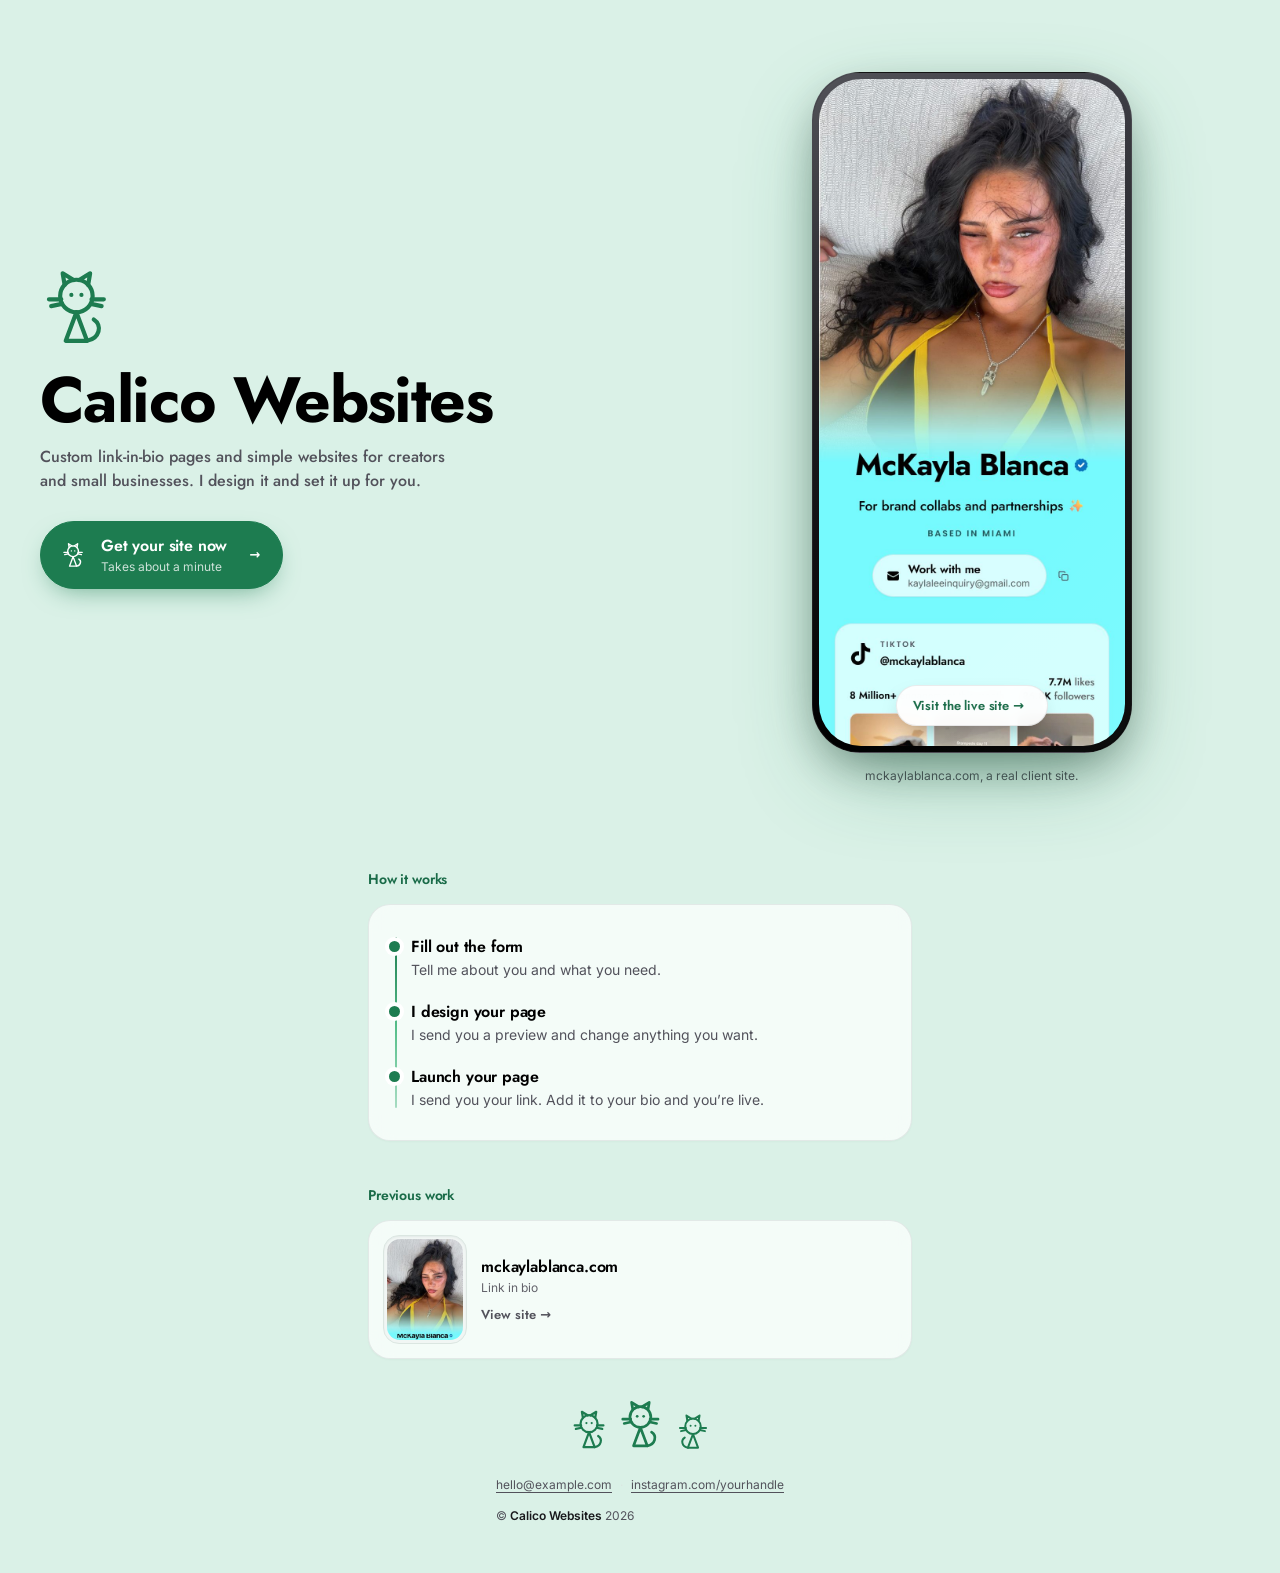
==== commit 5d1a98fe: "Self-scrolling phone preview, static phone, new CTA label - The phone screen now shows a full-length" ====
--- a/index.html
+++ b/index.html
@@ -95,7 +95,7 @@
         <a class="link link--cta reveal" style="--i:3" href="/apply">
           <span class="link-icon" aria-hidden="true"><svg class="cat" viewBox="0 0 28 30" focusable="false"><use href="#calico" /></svg></span>
           <span class="link-text">
-            <span class="link-label">Apply for a site</span>
+            <span class="link-label">Get your site now</span>
             <span class="link-sub">Takes about a minute</span>
           </span>
           <span class="link-meta" aria-hidden="true">&rarr;</span>
@@ -104,20 +104,26 @@
     </div>
 
     <div class="hero-visual reveal" style="--i:4">
-      <!-- The stencil shows a screenshot of a real client site, and tapping
-           anywhere on it opens the live site in a new tab. It can't be an
-           iframe: mckaylablanca.com refuses to be framed (X-Frame-Options:
-           DENY). To show a different site, swap the href and the screenshot;
-           any phone-width capture works, it crops from the top. -->
-      <a class="phone" href="https://mckaylablanca.com" target="_blank" rel="noopener noreferrer"
-         aria-label="Open mckaylablanca.com, a site I built (opens in a new tab)">
-        <span class="phone-screen">
-          <img src="/images/mckayla-phone.jpg" width="485" height="959"
-               alt="" decoding="async" />
-        </span>
-        <span class="phone-hint" aria-hidden="true">Tap to visit &rarr;</span>
-      </a>
-      <p class="phone-caption">mckaylablanca.com, a real client site. Open it and click around.</p>
+      <!-- The stencil's screen scrolls a full-length screenshot of a real
+           client site down and back up on its own; the pill opens the live
+           site in a new tab. It can't be an iframe: mckaylablanca.com refuses
+           to be framed (X-Frame-Options: DENY). To show a different site, swap
+           the href and the screenshot (a full-page capture at 390px wide, 2x). -->
+      <div class="phone">
+        <div class="phone-screen">
+          <div class="phone-scroll">
+            <img src="/images/mckayla-full.jpg" width="780" height="3804" decoding="async"
+                 alt="The full mckaylablanca.com page: a photo of McKayla, her name and
+                      a Work with me button, then her TikTok and Instagram cards with
+                      recent posts, links to VSCO and Depop, and her FourMeasure
+                      top four albums." />
+          </div>
+        </div>
+        <a class="phone-hint" href="https://mckaylablanca.com" target="_blank" rel="noopener noreferrer">
+          Visit the live site &rarr;<span class="sr-only"> (opens in a new tab)</span>
+        </a>
+      </div>
+      <p class="phone-caption">mckaylablanca.com, a real client site.</p>
     </div>
 
   </div>
--- a/styles.css
+++ b/styles.css
@@ -968,19 +968,6 @@
   background: linear-gradient(180deg, #3F3F46 0%, #18181B 55%, #000000 100%);
   box-shadow: 0 30px 90px -20px rgba(29, 124, 80, 0.45),
               0 18px 50px -12px rgba(0, 0, 0, 0.45);
-  transition: box-shadow var(--dur) var(--ease);
-  animation: phone-float 5s ease-in-out infinite;
-}
-.phone:hover, .phone:focus-visible {
-  animation-play-state: paused;
-  box-shadow: 0 40px 100px -20px rgba(29, 124, 80, 0.55),
-              0 18px 50px -12px rgba(0, 0, 0, 0.5);
-}
-
-@keyframes phone-float {
-  0%   { transform: translateY(0)     rotate(-1.4deg); }
-  50%  { transform: translateY(-12px) rotate(1.4deg);  }
-  100% { transform: translateY(0)     rotate(-1.4deg); }
 }
 
 /* Glass highlight across the bezel */
@@ -995,8 +982,6 @@
 }
 
 .phone-screen {
-  display: block;                  /* it is a <span>: without this, height is ignored */
-  position: relative;
   height: 100%;
   width: 100%;
   overflow: hidden;
@@ -1004,29 +989,35 @@
   background-color: var(--shell);
 }
 
-/* A phone screenshot of the site, filling the screen from the top */
-.phone-screen img {
+/* The screenshot scrolls itself down to the foot of the page and back up,
+   resting at each end. Travel = image height minus screen height, split
+   across two layers so it stays on the compositor with no JS measuring:
+   the wrapper is exactly screen-tall and moves down 100% (+ screen height),
+   the image moves up 100% of itself (- image height). Hover to pause. */
+.phone-scroll {
+  height: 100%;
+  animation: screen-travel 36s ease-in-out infinite;
+}
+.phone-scroll img {
   width: 100%;
-  height: 100%;
-  object-fit: cover;
-  object-position: top center;
-}
-
-/* Soft shade at the foot of the screen so the hint never lands on top of
-   text. Neutral rather than mint, so it sits on any site's colours. */
-.phone-screen::after {
-  content: "";
-  position: absolute;
-  left: 0;
-  right: 0;
-  bottom: 0;
-  height: 120px;
-  z-index: 1;
-  pointer-events: none;
-  background: linear-gradient(180deg, rgba(0, 0, 0, 0) 0%, rgba(0, 0, 0, 0.32) 100%);
-}
-
-/* Sits over the lower screen so the stencil reads as a control, not a picture */
+  height: auto;
+  animation: image-travel 36s ease-in-out infinite;
+}
+.phone:hover .phone-scroll,
+.phone:hover .phone-scroll img { animation-play-state: paused; }
+
+@keyframes screen-travel {
+  0%, 8%   { transform: translateY(0); }
+  46%, 54% { transform: translateY(100%); }
+  92%, 100% { transform: translateY(0); }
+}
+@keyframes image-travel {
+  0%, 8%   { transform: translateY(0); }
+  46%, 54% { transform: translateY(-100%); }
+  92%, 100% { transform: translateY(0); }
+}
+
+/* Floats over the lower screen: the way out to the live site */
 .phone-hint {
   position: absolute;
   left: 50%;
@@ -1049,19 +1040,13 @@
   color: var(--primary-strong);
   white-space: nowrap;
   transform: translateX(-50%);
-  animation: hint-bob 2.8s var(--ease) infinite;
   transition: background-color var(--dur) var(--ease), color var(--dur) var(--ease);
 }
-.phone:hover .phone-hint,
-.phone:focus-visible .phone-hint {
+.phone-hint:hover,
+.phone-hint:focus-visible {
   background-color: var(--primary);
   border-color: var(--primary);
   color: var(--on-primary);
-}
-
-@keyframes hint-bob {
-  0%, 100% { transform: translateX(-50%) translateY(0); }
-  50%      { transform: translateX(-50%) translateY(-4px); }
 }
 
 .phone-caption {
@@ -1089,10 +1074,11 @@
 /* The sections below the hero sit in a readable column, not the full width */
 .home-section { max-width: 34rem; margin-inline: auto; }
 
+/* No self-scrolling for people who ask for less motion. They get the same
+   page as a screen they can scroll themselves. */
 @media (prefers-reduced-motion: reduce) {
-  .phone, .phone:hover, .phone:focus-visible {
-    animation: none;
-    transform: none;
-  }
-  .phone-hint { animation: none; }
-}
+  .phone-scroll, .phone-scroll img { animation: none; }
+  .phone-scroll { height: auto; }
+  .phone-screen { overflow-y: auto; scrollbar-width: none; }
+  .phone-screen::-webkit-scrollbar { display: none; }
+}
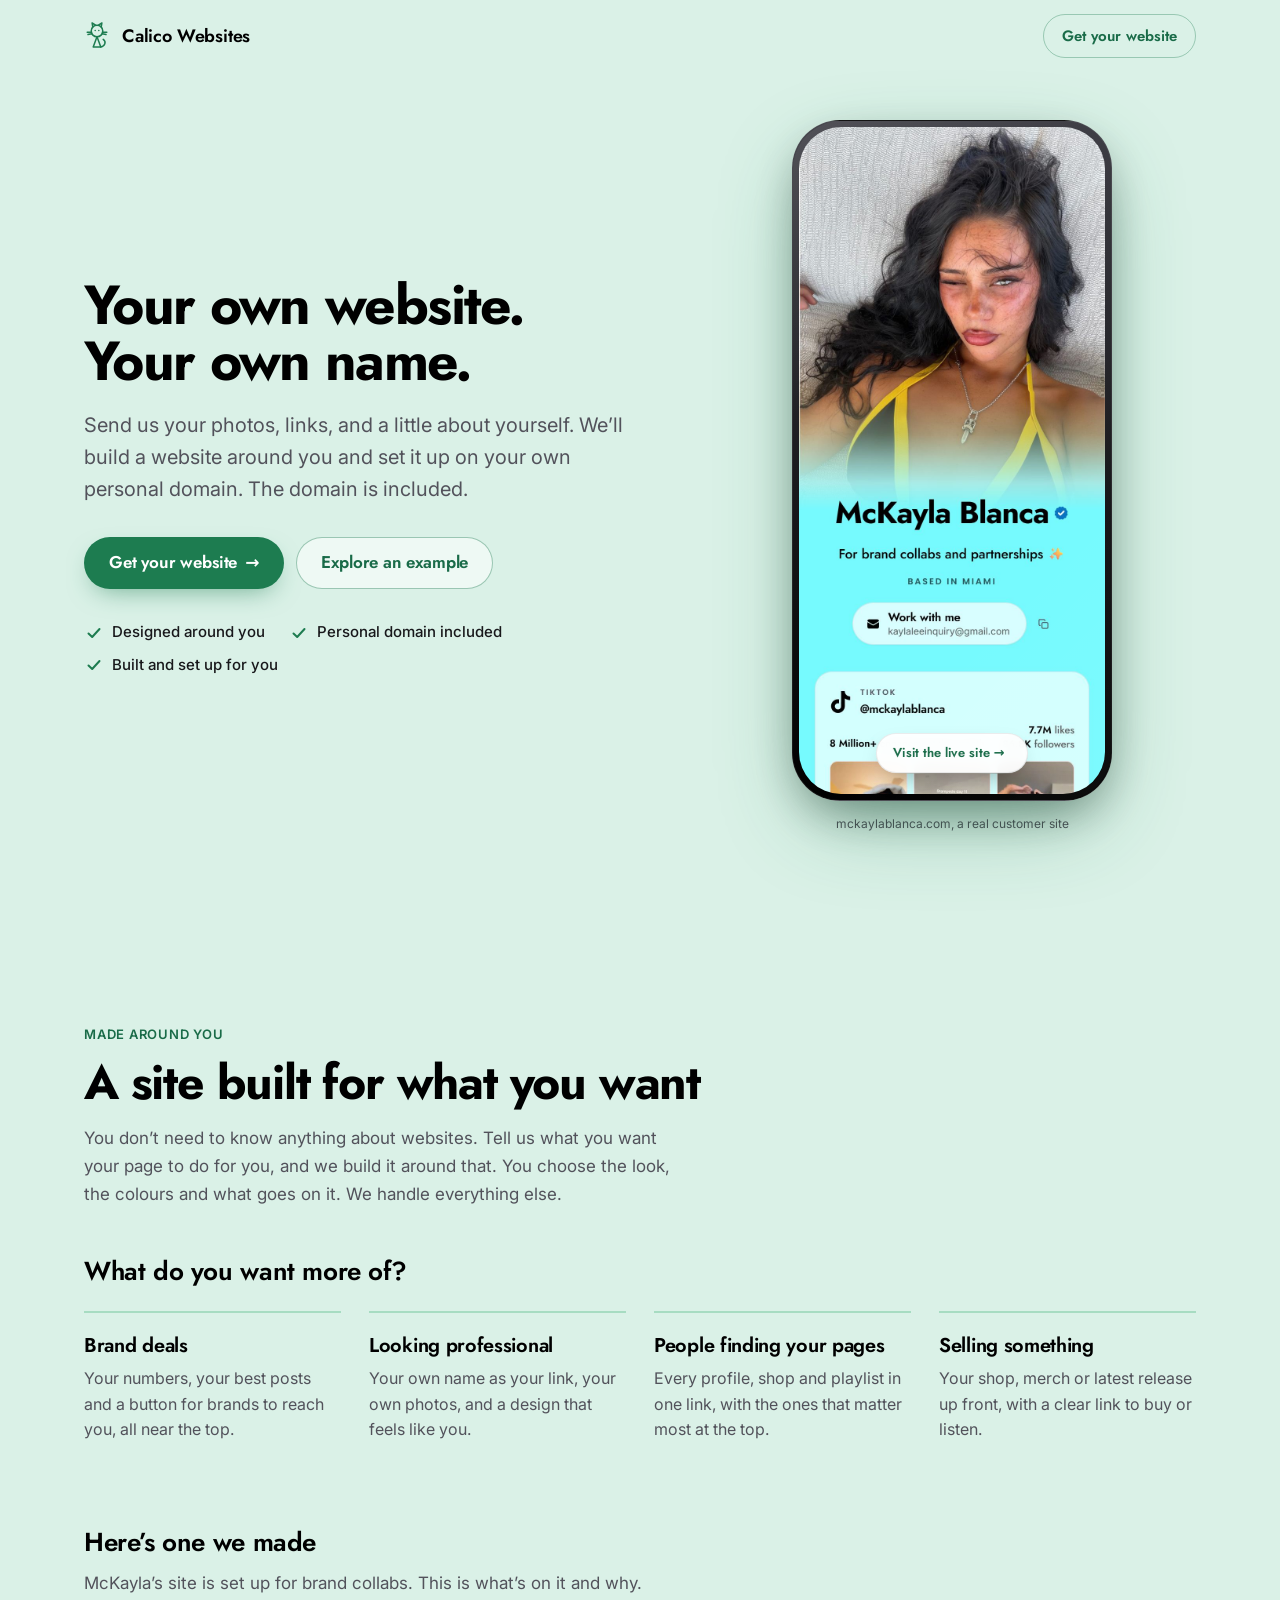
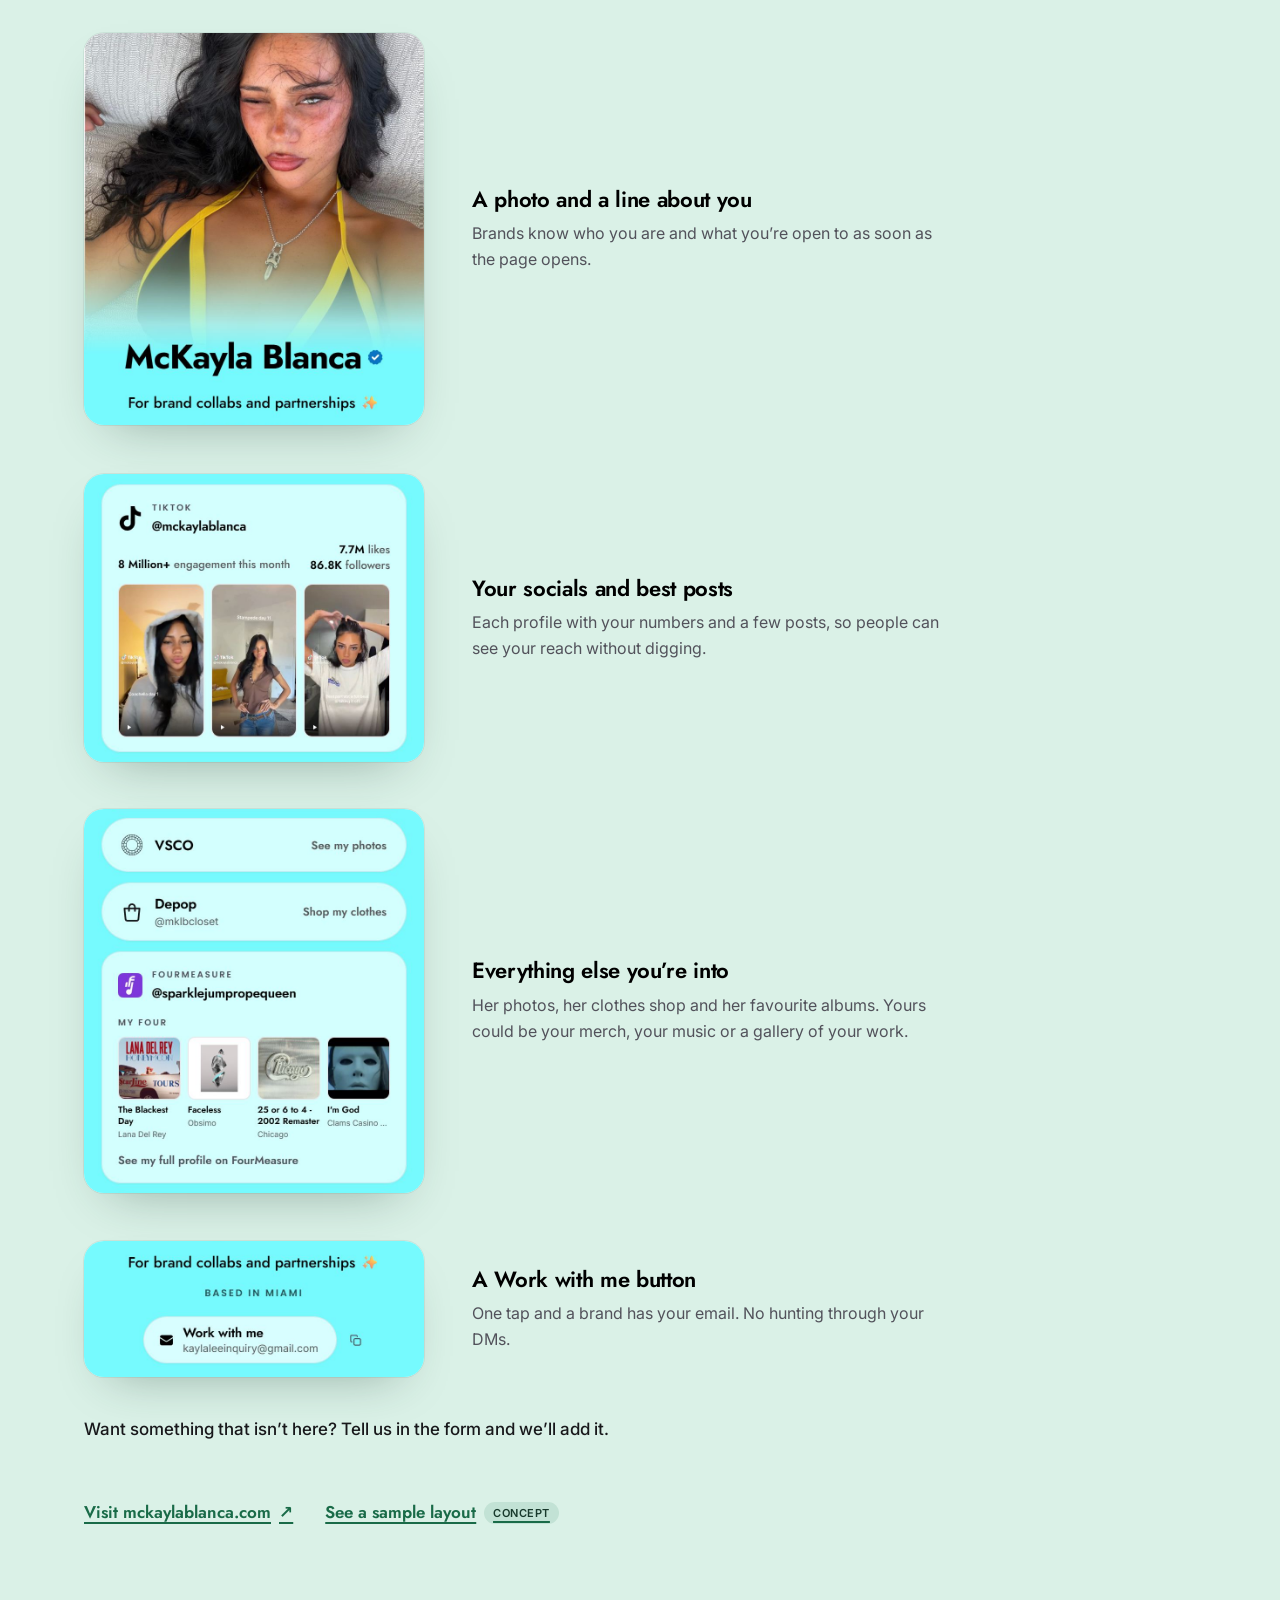
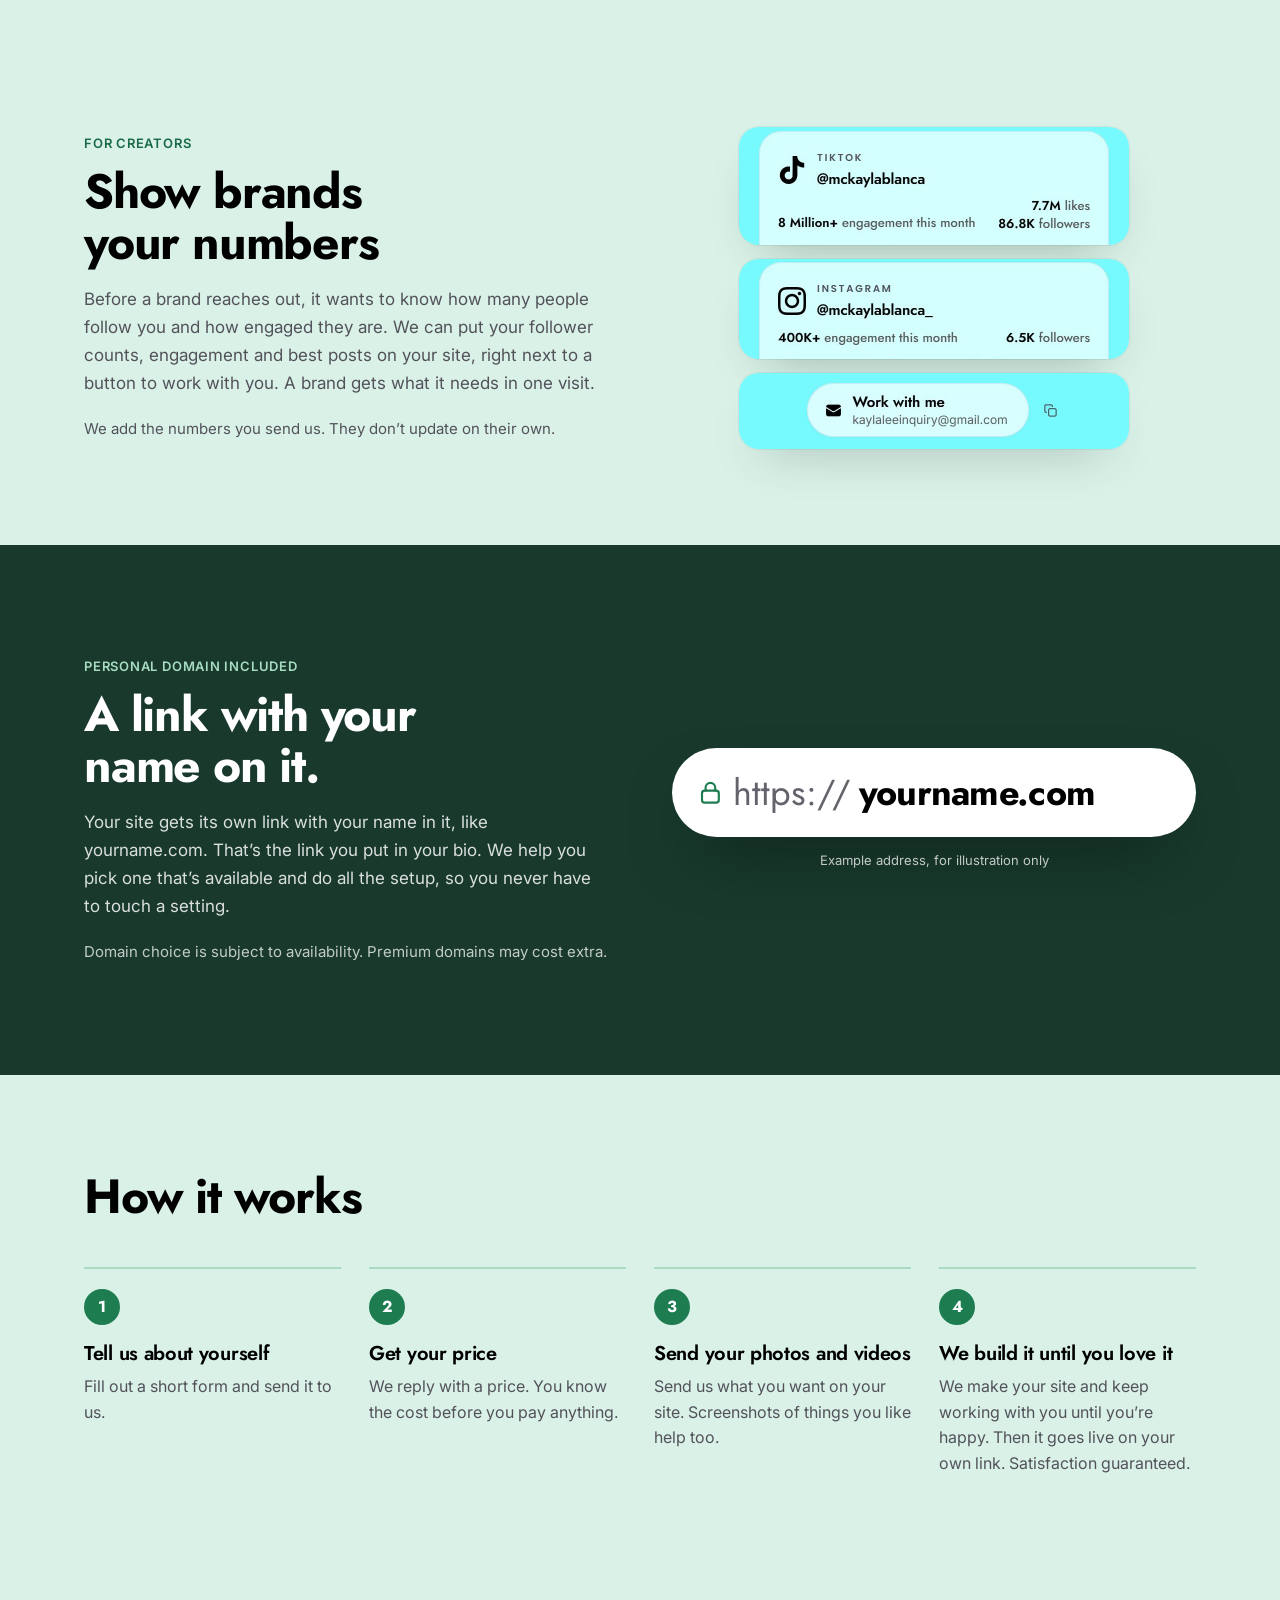
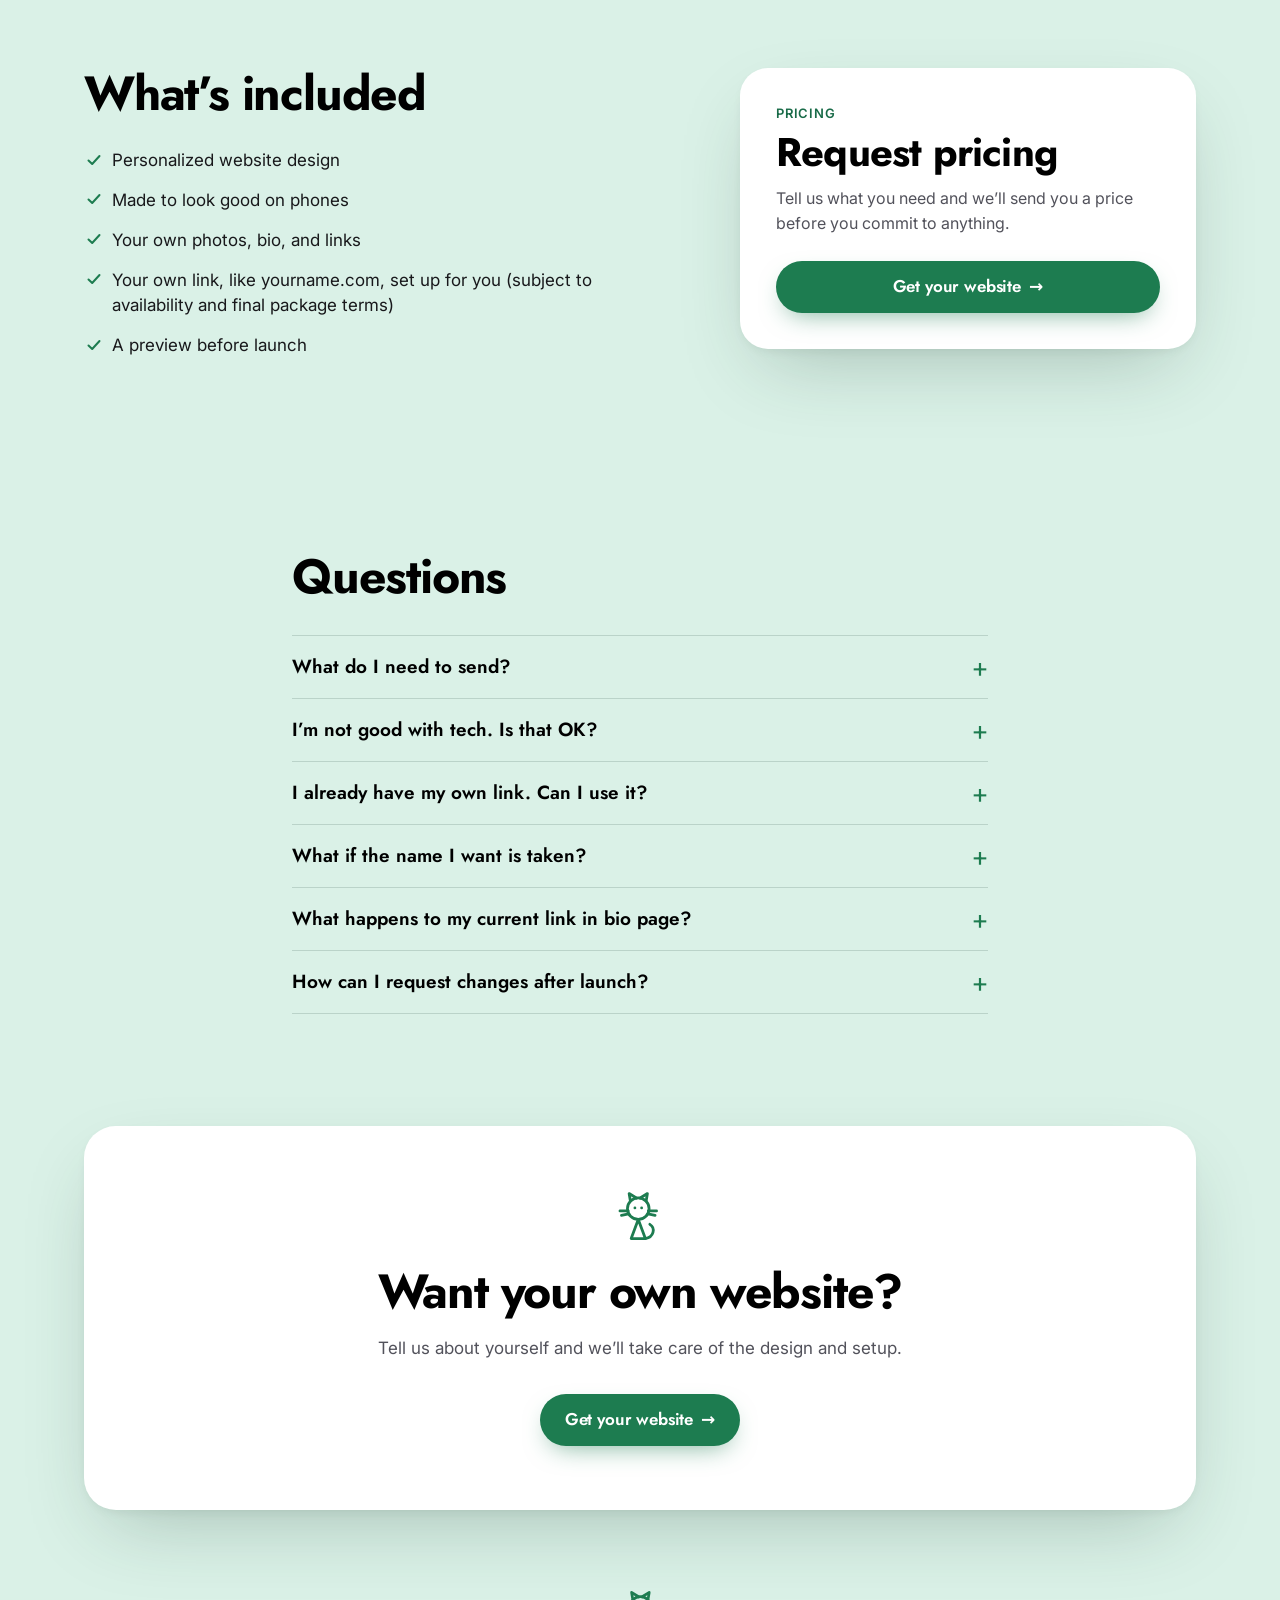
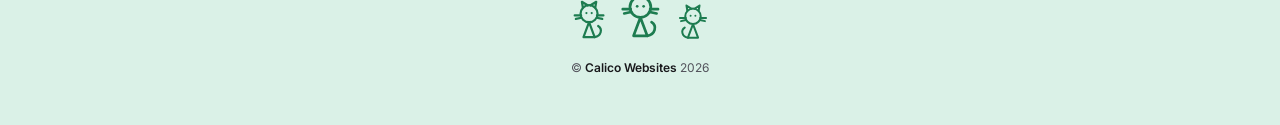
==== commit 3856075c: "Reposition as personal websites on your own domain, for creators - New home page: headline and highl" ====
--- a/index.html
+++ b/index.html
@@ -13,28 +13,28 @@
        sed -i.bak 's#https://calico-website.vercel.app#https://yourdomain.com#g' *.html *.txt *.xml && rm *.bak
 
      =========================================================================== -->
-<title>Calico Websites</title>
-<meta name="description" content="Custom link-in-bio pages and simple websites for creators and small businesses. I design it and set it up for you." />
+<title>Calico Websites | Your own website, on your own domain</title>
+<meta name="description" content="Send us your photos, links and a little about yourself. We design and build a website around you and set it up on your own personal domain." />
 <link rel="canonical" href="https://calico-website.vercel.app/" />
 <meta name="theme-color" content="#DAF1E7" />
 
 <!-- Open Graph -->
 <meta property="og:type" content="website" />
 <meta property="og:site_name" content="Calico Websites" />
-<meta property="og:title" content="Calico Websites" />
-<meta property="og:description" content="Custom link-in-bio pages and simple websites for creators and small businesses. I design it and set it up for you." />
+<meta property="og:title" content="Your own website. Your own name." />
+<meta property="og:description" content="Send us your photos, links and a little about yourself. We design and build a website around you and set it up on your own personal domain." />
 <meta property="og:url" content="https://calico-website.vercel.app/" />
-<meta property="og:image" content="https://calico-website.vercel.app/images/og-image.jpg" />
+<meta property="og:image" content="https://calico-website.vercel.app/images/og-image-v2.jpg" />
 <meta property="og:image:width" content="1200" />
 <meta property="og:image:height" content="630" />
-<meta property="og:image:alt" content="Calico Websites: custom link-in-bio pages and simple websites." />
+<meta property="og:image:alt" content="Calico Websites: your own website, on your own personal domain." />
 
 <!-- Twitter -->
 <meta name="twitter:card" content="summary_large_image" />
-<meta name="twitter:title" content="Calico Websites" />
-<meta name="twitter:description" content="Custom link-in-bio pages and simple websites for creators and small businesses. I design it and set it up for you." />
-<meta name="twitter:image" content="https://calico-website.vercel.app/images/og-image.jpg" />
-<meta name="twitter:image:alt" content="Calico Websites: custom link-in-bio pages and simple websites." />
+<meta name="twitter:title" content="Your own website. Your own name." />
+<meta name="twitter:description" content="Send us your photos, links and a little about yourself. We design and build a website around you and set it up on your own personal domain." />
+<meta name="twitter:image" content="https://calico-website.vercel.app/images/og-image-v2.jpg" />
+<meta name="twitter:image:alt" content="Calico Websites: your own website, on your own personal domain." />
 
 <link rel="icon" href="/favicon.svg" type="image/svg+xml" />
 <link rel="apple-touch-icon" href="/apple-touch-icon.png" />
@@ -50,8 +50,8 @@
 <a class="skip-link" href="#main">Skip to content</a>
 
 <!-- ==========================================================================
-     The calico cat, defined once and re-used. The outline draws in
-     currentColor, so it takes the colour of whatever it sits in.
+     Icons, defined once and re-used. The outlines draw in currentColor, so
+     they take the colour of whatever they sit in.
      ========================================================================== -->
 <svg class="cat-defs" aria-hidden="true" focusable="false" xmlns="http://www.w3.org/2000/svg">
   <defs>
@@ -69,46 +69,50 @@
         <path d="M18.4 11.2h4.4M18.2 12.8 22 13.6" />
       </g>
     </symbol>
+    <symbol id="check" viewBox="0 0 20 20">
+      <path d="M4.5 10.5 8.2 14 15.5 6" fill="none" stroke="currentColor" stroke-width="2"
+            stroke-linecap="round" stroke-linejoin="round" />
+    </symbol>
   </defs>
 </svg>
 
-<div class="page">
+<header class="site-header">
+  <div class="wrap site-header-inner">
+    <a class="brand" href="/">
+      <svg class="cat" viewBox="0 0 28 30" aria-hidden="true" focusable="false"><use href="#calico" /></svg>
+      <span>Calico Websites</span>
+    </a>
+    <a class="header-cta" href="/apply">Get your website</a>
+  </div>
+</header>
+
 <main id="main">
 
-  <div class="hero-split">
-
+  <!-- 1. Hero ---------------------------------------------------------- -->
+  <section class="hero wrap" aria-labelledby="hero-title">
     <div class="hero-copy">
-      <div class="hero-logo reveal" role="img" aria-label="Calico Websites logo: a cat">
-        <svg class="cat" viewBox="0 0 28 30" aria-hidden="true" focusable="false"><use href="#calico" /></svg>
-      </div>
-
-      <h1 class="name reveal" style="--i:1">Calico Websites</h1>
-
-      <!-- Two alternatives if you'd rather:
-           "Link-in-bio pages and simple websites for creators and small businesses.
-            Designed, built and set up for you."
-           "A professional link-in-bio page or small website, without the DIY.
-            You tell me what you need, I handle the rest." -->
-      <p class="tagline reveal" style="--i:2">Custom link-in-bio pages and simple websites for creators and small businesses. I design it and set it up for you.</p>
-
-      <div class="links">
-        <a class="link link--cta reveal" style="--i:3" href="/apply">
-          <span class="link-icon" aria-hidden="true"><svg class="cat" viewBox="0 0 28 30" focusable="false"><use href="#calico" /></svg></span>
-          <span class="link-text">
-            <span class="link-label">Get your site now</span>
-            <span class="link-sub">Takes about a minute</span>
-          </span>
-          <span class="link-meta" aria-hidden="true">&rarr;</span>
-        </a>
-      </div>
-    </div>
-
-    <div class="hero-visual reveal" style="--i:4">
+      <h1 class="hero-title reveal" id="hero-title"><span>Your own website.</span> <span>Your own name.</span></h1>
+      <p class="hero-lead reveal" style="--i:1">Send us your photos, links, and a little about yourself. We&rsquo;ll build a website around you and set it up on your own personal domain. The domain is included.</p>
+
+      <div class="hero-actions reveal" style="--i:2">
+        <a class="btn btn--primary" href="/apply">Get your website <span aria-hidden="true">&rarr;</span></a>
+        <a class="btn btn--secondary" href="#example">Explore an example</a>
+      </div>
+
+      <ul class="hero-points reveal" style="--i:3" role="list">
+        <li><svg aria-hidden="true" focusable="false"><use href="#check" /></svg>Designed around you</li>
+        <li><svg aria-hidden="true" focusable="false"><use href="#check" /></svg>Personal domain included</li>
+        <li><svg aria-hidden="true" focusable="false"><use href="#check" /></svg>Built and set up for you</li>
+      </ul>
+    </div>
+
+    <div class="hero-visual reveal" style="--i:2">
       <!-- The stencil's screen scrolls a full-length screenshot of a real
-           client site down and back up on its own; the pill opens the live
+           customer site down and back up on its own; the pill opens the live
            site in a new tab. It can't be an iframe: mckaylablanca.com refuses
            to be framed (X-Frame-Options: DENY). To show a different site, swap
-           the href and the screenshot (a full-page capture at 390px wide, 2x). -->
+           the href and the screenshot (a full-page capture at 390px wide, 2x),
+           and the slices in the example section below. -->
       <div class="phone">
         <div class="phone-screen">
           <div class="phone-scroll">
@@ -123,65 +127,250 @@
           Visit the live site &rarr;<span class="sr-only"> (opens in a new tab)</span>
         </a>
       </div>
-      <p class="phone-caption">mckaylablanca.com, a real client site.</p>
-    </div>
-
-  </div>
-
-  <div class="home-section">
-  <!-- How it works ----------------------------------------------------- -->
-  <section class="section" id="how" aria-labelledby="how-title">
-    <h2 class="section-label reveal" id="how-title">How it works</h2>
-
-    <ol class="flow reveal" role="list">
-      <li class="flow-step">
-        <span class="flow-dot" aria-hidden="true"></span>
-        <span class="flow-text"><b>Fill out the form</b>Tell me about you and what you need.</span>
-      </li>
-      <li class="flow-step">
-        <span class="flow-dot" aria-hidden="true"></span>
-        <span class="flow-text"><b>I design your page</b>I send you a preview and change anything you want.</span>
-      </li>
-      <li class="flow-step">
-        <span class="flow-dot" aria-hidden="true"></span>
-        <span class="flow-text"><b>Launch your page</b>I send you your link. Add it to your bio and you&rsquo;re live.</span>
+      <p class="phone-caption">mckaylablanca.com, a real customer site</p>
+    </div>
+  </section>
+
+  <!-- 2. Made around you: what they want, then a real site that does it -->
+  <section class="block wrap" id="example" aria-labelledby="example-title">
+    <div class="section-head reveal">
+      <p class="kicker">Made around you</p>
+      <h2 class="section-title" id="example-title">A site built for what you want</h2>
+      <p class="section-lead">You don&rsquo;t need to know anything about websites. Tell us what you want your page to do for you, and we build it around that. You choose the look, the colours and what goes on it. We handle everything else.</p>
+    </div>
+
+    <h3 class="subhead reveal">What do you want more of?</h3>
+    <ul class="goals" role="list">
+      <li class="goal reveal">
+        <h4>Brand deals</h4>
+        <p>Your numbers, your best posts and a button for brands to reach you, all near the top.</p>
+      </li>
+      <li class="goal reveal" style="--i:1">
+        <h4>Looking professional</h4>
+        <p>Your own name as your link, your own photos, and a design that feels like you.</p>
+      </li>
+      <li class="goal reveal" style="--i:2">
+        <h4>People finding your pages</h4>
+        <p>Every profile, shop and playlist in one link, with the ones that matter most at the top.</p>
+      </li>
+      <li class="goal reveal" style="--i:3">
+        <h4>Selling something</h4>
+        <p>Your shop, merch or latest release up front, with a clear link to buy or listen.</p>
+      </li>
+    </ul>
+
+    <h3 class="subhead subhead--gap reveal">Here&rsquo;s one we made</h3>
+    <p class="subhead-lead reveal">McKayla&rsquo;s site is set up for brand collabs. This is what&rsquo;s on it and why.</p>
+
+    <!-- Each slice is a window onto the same full-length screenshot the phone
+         uses, so it costs no extra download. --y is where the window starts
+         and --h how tall it is, both in pixels of the page at 390px wide. -->
+    <ol class="features" role="list">
+      <li class="feature reveal">
+        <div class="slice" style="--y:120; --h:450">
+          <img src="/images/mckayla-full.jpg" width="780" height="3804" loading="lazy" decoding="async"
+               alt="The top of McKayla's site: a large photo of her, her name, and the line For brand collabs and partnerships." />
+        </div>
+        <div class="feature-text">
+          <h4>A photo and a line about you</h4>
+          <p>Brands know who you are and what you&rsquo;re open to as soon as the page opens.</p>
+        </div>
+      </li>
+
+      <li class="feature reveal">
+        <div class="slice" style="--y:682; --h:330">
+          <img src="/images/mckayla-full.jpg" width="780" height="3804" loading="lazy" decoding="async"
+               alt="McKayla's TikTok card: her handle, follower and like counts, and three featured videos." />
+        </div>
+        <div class="feature-text">
+          <h4>Your socials and best posts</h4>
+          <p>Each profile with your numbers and a few posts, so people can see your reach without digging.</p>
+        </div>
+      </li>
+
+      <li class="feature reveal">
+        <div class="slice" style="--y:1228; --h:440">
+          <img src="/images/mckayla-full.jpg" width="780" height="3804" loading="lazy" decoding="async"
+               alt="McKayla's links to her VSCO photos and Depop shop, and her top four albums on FourMeasure." />
+        </div>
+        <div class="feature-text">
+          <h4>Everything else you&rsquo;re into</h4>
+          <p>Her photos, her clothes shop and her favourite albums. Yours could be your merch, your music or a gallery of your work.</p>
+        </div>
+      </li>
+
+      <li class="feature reveal">
+        <div class="slice" style="--y:520; --h:156">
+          <img src="/images/mckayla-full.jpg" width="780" height="3804" loading="lazy" decoding="async"
+               alt="McKayla's Work with me button, showing her enquiries email address." />
+        </div>
+        <div class="feature-text">
+          <h4>A Work with me button</h4>
+          <p>One tap and a brand has your email. No hunting through your DMs.</p>
+        </div>
       </li>
     </ol>
-  </section>
-
-  <!-- Work ------------------------------------------------------------- -->
-  <section class="section" id="work" aria-labelledby="work-title">
-    <h2 class="section-label reveal" id="work-title">Previous work</h2>
-
-    <div class="work-list">
-
-      <!-- ===== ONE WORK CARD. Copy this whole <a> block to add another =====
-           Change: the href, the image src + alt, the name, and the tag line.
-           Put new screenshots in /images/ under a new filename (images are
-           cached for a week). Any size works; the frame crops 3:4 from the
-           top, so a 228 x 304 crop keeps the file small. -->
-      <a class="work-card reveal" href="https://mckaylablanca.com" target="_blank" rel="noopener noreferrer">
-        <span class="work-frame">
-          <img class="work-shot" src="/images/mckayla-228.jpg" width="228" height="304"
-               loading="lazy" decoding="async"
-               alt="The mckaylablanca.com link-in-bio page on a phone" />
-        </span>
-        <span class="work-text">
-          <span class="work-handle">mckaylablanca.com</span>
-          <span class="work-tag">Link in bio</span>
-          <span class="work-cta">View site →<span class="sr-only"> (opens in a new tab)</span></span>
-        </span>
-      </a>
-      <!-- ===== end of one work card ===== -->
-
-    </div>
-  </section>
-
-  </div>
+
+    <p class="goals-more reveal">Want something that isn&rsquo;t here? Tell us in the form and we&rsquo;ll add it.</p>
+
+    <p class="feature-links reveal">
+      <a class="text-link" href="https://mckaylablanca.com" target="_blank" rel="noopener noreferrer">Visit mckaylablanca.com<span aria-hidden="true"> &#8599;</span><span class="sr-only"> (opens in a new tab)</span></a>
+      <a class="text-link" href="/example">See a sample layout <span class="concept-tag">Concept</span></a>
+    </p>
+  </section>
+
+  <!-- 2b. Numbers for brands ------------------------------------------- -->
+  <section class="block wrap" id="numbers" aria-labelledby="numbers-title">
+    <div class="numbers">
+      <div class="numbers-copy reveal">
+        <p class="kicker">For creators</p>
+        <h2 class="section-title" id="numbers-title">Show brands your numbers</h2>
+        <p class="section-lead">Before a brand reaches out, it wants to know how many people follow you and how engaged they are. We can put your follower counts, engagement and best posts on your site, right next to a button to work with you. A brand gets what it needs in one visit.</p>
+        <p class="numbers-note">We add the numbers you send us. They don&rsquo;t update on their own.</p>
+      </div>
+
+      <!-- Same full-length screenshot again, cropped to her stats and her
+           contact button. See the slice note in the example section. -->
+      <div class="numbers-visual reveal" style="--i:1">
+        <div class="slice" style="--y:690; --h:118">
+          <img src="/images/mckayla-full.jpg" width="780" height="3804" loading="lazy" decoding="async"
+               alt="McKayla's TikTok stats: 8 million plus engagement this month, 7.7M likes, 86.8K followers." />
+        </div>
+        <div class="slice" style="--y:1010; --h:100">
+          <img src="/images/mckayla-full.jpg" width="780" height="3804" loading="lazy" decoding="async"
+               alt="McKayla's Instagram stats: 400K plus engagement this month, 6.5K followers." />
+        </div>
+        <div class="slice" style="--y:596; --h:76">
+          <img src="/images/mckayla-full.jpg" width="780" height="3804" loading="lazy" decoding="async"
+               alt="McKayla's Work with me button with her enquiries email address." />
+        </div>
+      </div>
+    </div>
+  </section>
+
+  <!-- 3. Personal domain ----------------------------------------------- -->
+  <section class="domain" id="domain" aria-labelledby="domain-title">
+    <div class="wrap domain-inner">
+      <div class="domain-copy reveal">
+        <p class="kicker kicker--light">Personal domain included</p>
+        <h2 class="section-title" id="domain-title">A link with your name on it.</h2>
+        <p class="section-lead">Your site gets its own link with your name in it, like yourname.com. That&rsquo;s the link you put in your bio. We help you pick one that&rsquo;s available and do all the setup, so you never have to touch a setting.</p>
+        <p class="domain-note">Domain choice is subject to availability. Premium domains may cost extra.</p>
+      </div>
+
+      <figure class="domain-visual reveal" style="--i:1">
+        <div class="address-bar" aria-hidden="true">
+          <svg viewBox="0 0 24 24" fill="none" stroke="currentColor" stroke-width="1.8" stroke-linecap="round" stroke-linejoin="round" focusable="false"><rect x="5" y="10.5" width="14" height="10" rx="2.2"/><path d="M8 10.5V8a4 4 0 0 1 8 0v2.5"/></svg>
+          <span class="address-scheme">https://</span><span class="address-name">yourname.com</span>
+        </div>
+        <figcaption>Example address, for illustration only</figcaption>
+      </figure>
+    </div>
+  </section>
+
+  <!-- 4. How it works -------------------------------------------------- -->
+  <section class="block wrap" id="how" aria-labelledby="how-title">
+    <div class="section-head reveal">
+      <h2 class="section-title" id="how-title">How it works</h2>
+    </div>
+
+    <ol class="steps" role="list">
+      <li class="step reveal">
+        <span class="step-num" aria-hidden="true">1</span>
+        <h3>Tell us about yourself</h3>
+        <p>Fill out a short form and send it to us.</p>
+      </li>
+      <li class="step reveal" style="--i:1">
+        <span class="step-num" aria-hidden="true">2</span>
+        <h3>Get your price</h3>
+        <p>We reply with a price. You know the cost before you pay anything.</p>
+      </li>
+      <li class="step reveal" style="--i:2">
+        <span class="step-num" aria-hidden="true">3</span>
+        <h3>Send your photos and videos</h3>
+        <p>Send us what you want on your site. Screenshots of things you like help too.</p>
+      </li>
+      <li class="step reveal" style="--i:3">
+        <span class="step-num" aria-hidden="true">4</span>
+        <h3>We build it until you love it</h3>
+        <p>We make your site and keep working with you until you&rsquo;re happy. Then it goes live on your own link. Satisfaction guaranteed.</p>
+      </li>
+    </ol>
+  </section>
+
+  <!-- 5. What's included ----------------------------------------------- -->
+  <section class="block wrap" id="included" aria-labelledby="included-title">
+    <div class="included">
+      <div class="included-list reveal">
+        <h2 class="section-title" id="included-title">What&rsquo;s included</h2>
+        <ul class="checklist" role="list">
+          <li><svg aria-hidden="true" focusable="false"><use href="#check" /></svg>Personalized website design</li>
+          <li><svg aria-hidden="true" focusable="false"><use href="#check" /></svg>Made to look good on phones</li>
+          <li><svg aria-hidden="true" focusable="false"><use href="#check" /></svg>Your own photos, bio, and links</li>
+          <li><svg aria-hidden="true" focusable="false"><use href="#check" /></svg>Your own link, like yourname.com, set up for you (subject to availability and final package terms)</li>
+          <li><svg aria-hidden="true" focusable="false"><use href="#check" /></svg>A preview before launch</li>
+        </ul>
+      </div>
+
+      <!-- ===== PRICING. This is the only place a price appears on the site.
+           When pricing is final, replace "Request pricing" with the price and
+           adjust the sentence under it. ===== -->
+      <div class="pricing reveal" style="--i:1">
+        <p class="pricing-label">Pricing</p>
+        <p class="pricing-value">Request pricing</p>
+        <p class="pricing-note">Tell us what you need and we&rsquo;ll send you a price before you commit to anything.</p>
+        <a class="btn btn--primary btn--block" href="/apply">Get your website <span aria-hidden="true">&rarr;</span></a>
+      </div>
+      <!-- ===== end of pricing ===== -->
+    </div>
+  </section>
+
+  <!-- 6. FAQ ----------------------------------------------------------- -->
+  <section class="block wrap wrap--narrow" id="faq" aria-labelledby="faq-title">
+    <h2 class="section-title reveal" id="faq-title">Questions</h2>
+
+    <div class="faq reveal">
+      <details>
+        <summary>What do I need to send?</summary>
+        <p>To start, just the form. After we reply with a price, you send your photos, videos, a few lines about yourself, and the links you want on the site.</p>
+      </details>
+      <details>
+        <summary>I&rsquo;m not good with tech. Is that OK?</summary>
+        <p>Yes. You don&rsquo;t need to know anything about websites. We design it, build it and set it up. You send your photos and tell us what you like.</p>
+      </details>
+      <details>
+        <summary>I already have my own link. Can I use it?</summary>
+        <p>Usually, yes. Put it in the form and we&rsquo;ll tell you how it works.</p>
+      </details>
+      <details>
+        <summary>What if the name I want is taken?</summary>
+        <p>We&rsquo;ll suggest available options, like a variation of your name or a different ending, and you pick one. Premium domains may cost extra.</p>
+      </details>
+      <details>
+        <summary>What happens to my current link in bio page?</summary>
+        <p>Nothing. Keep it as long as you like. When your site is ready, you swap the link in your bio for your new one.</p>
+      </details>
+      <details>
+        <summary>How can I request changes after launch?</summary>
+        <p>Email us with what you&rsquo;d like changed. Before you buy, we&rsquo;ll confirm what&rsquo;s included after launch and any ongoing costs.</p>
+      </details>
+    </div>
+  </section>
+
+  <!-- 7. Final call to action ------------------------------------------ -->
+  <section class="final wrap" aria-labelledby="final-title">
+    <div class="final-inner reveal">
+      <svg class="cat" viewBox="0 0 28 30" aria-hidden="true" focusable="false"><use href="#calico" /></svg>
+      <h2 class="section-title" id="final-title">Want your own website?</h2>
+      <p class="section-lead">Tell us about yourself and we&rsquo;ll take care of the design and setup.</p>
+      <a class="btn btn--primary" href="/apply">Get your website <span aria-hidden="true">&rarr;</span></a>
+    </div>
+  </section>
 
 </main>
 
 <!-- Footer ------------------------------------------------------------- -->
+<!-- Add a contact email and social link here once they're confirmed. -->
 <footer class="footer">
   <div class="cats reveal" aria-hidden="true">
     <svg class="cat" viewBox="0 0 28 30" focusable="false"><use href="#calico" /></svg>
@@ -189,17 +378,9 @@
     <svg class="cat" viewBox="0 0 28 30" focusable="false"><use href="#calico" /></svg>
   </div>
   <div class="footer-meta">
-    <!-- EDIT THESE TWO. Replace the address and the handle with your own.
-         The mailto: and the href both need changing. -->
-    <p class="footer-contact">
-      <a href="mailto:hello@example.com">hello@example.com</a>
-      <span class="footer-dot" aria-hidden="true">&middot;</span>
-      <a href="https://instagram.com/yourhandle" target="_blank" rel="noopener noreferrer">instagram.com/yourhandle</a>
-    </p>
     <p>&copy; <span class="footer-wordmark">Calico Websites</span> <span data-year>2026</span></p>
   </div>
 </footer>
-</div>
 
 <script src="/app.js" defer></script>
 </body>
--- a/styles.css
+++ b/styles.css
@@ -1,7 +1,8 @@
 /* ==========================================================================
    Calico Websites
-   Shared by index.html, apply.html and example.html.
-   Layout and card system modelled on mckaylablanca.com, recoloured green.
+   Shared by every page. The home page has its own full-width layout (see
+   "Home page" below); apply, example and 404 use the centred column, with a
+   card system modelled on mckaylablanca.com, recoloured green.
    Type follows fourmeasure.com: Jost for display, Inter for the small print.
    Every colour and font is a variable at the top.
    ========================================================================== */
@@ -332,144 +333,8 @@
   color: var(--primary-strong);   /* 5.47:1 on the mint column */
 }
 
-/* --------------------------------------------------------------------------
-   Work card, built from her fm-card: head row, thumbnail, cta line
-   -------------------------------------------------------------------------- */
+/* A stack of cards. The example page lists its platform cards in one. */
 .work-list { display: flex; flex-direction: column; gap: 0.75rem; }
-
-.work-card {
-  display: flex;
-  align-items: center;
-  gap: 14px;
-  width: 100%;
-  padding: 14px;
-  text-align: left;
-  border-radius: var(--radius-card);
-  background-color: var(--card);
-  backdrop-filter: blur(12px) saturate(1.2);
-  -webkit-backdrop-filter: blur(12px) saturate(1.2);
-  border: 1px solid var(--card-edge);
-  box-shadow: var(--shadow-soft);
-  transition: transform var(--dur) var(--ease), box-shadow var(--dur) var(--ease),
-              border-color var(--dur) var(--ease);
-}
-.work-card:hover, .work-card:focus-visible {
-  transform: translateY(-2px);
-  border-color: var(--primary-soft);
-  box-shadow: var(--shadow-lift);
-}
-.work-card:active { transform: translateY(0); }
-
-/* Phone-shaped frame around the preview. The sites are phone-shaped, so a
-   landscape crop of one shows almost nothing. */
-.work-frame {
-  flex: 0 0 auto;
-  width: 84px;
-  padding: 3px;
-  border-radius: 1rem;
-  background-color: var(--surface);
-  border: 1px solid var(--border);
-  box-shadow: inset 0 1px 2px rgba(24, 57, 44, 0.06);
-}
-
-.work-shot {
-  width: 100%;
-  aspect-ratio: 3 / 4;
-  object-fit: cover;
-  object-position: top center;
-  border-radius: 0.8125rem;
-  background-color: var(--surface);
-}
-
-.work-text { flex: 1 1 auto; min-width: 0; }
-
-.work-handle {
-  display: block;
-  font-size: 1rem;
-  font-weight: var(--fw-semibold);
-  letter-spacing: -0.01em;
-  color: var(--text-strong);
-  overflow: hidden;
-  text-overflow: ellipsis;
-  white-space: nowrap;
-}
-
-.work-tag {
-  display: block;
-  margin-top: 1px;
-  font-family: var(--font-body);
-  font-size: 0.75rem;
-  line-height: 1.4;
-  color: var(--text-muted);
-}
-
-.work-cta {
-  display: block;
-  margin-top: 8px;
-  font-size: 0.8125rem;
-  font-weight: var(--fw-semibold);
-  color: var(--text-secondary);
-  transition: color var(--dur) var(--ease);
-}
-.work-card:hover .work-cta, .work-card:focus-visible .work-cta { color: var(--primary-strong); }
-
-/* --------------------------------------------------------------------------
-   How it works: one card, a soft green thread, a dot per step. No numbers.
-   -------------------------------------------------------------------------- */
-.flow {
-  position: relative;
-  margin: 0;
-  padding: 20px 20px 20px 42px;
-  list-style: none;
-  border-radius: var(--radius-card);
-  background-color: var(--card);
-  backdrop-filter: blur(12px) saturate(1.2);
-  -webkit-backdrop-filter: blur(12px) saturate(1.2);
-  border: 1px solid var(--card-edge);
-  box-shadow: var(--shadow-soft);
-  text-align: left;
-}
-
-/* the thread, stopping at the first and last dot rather than the card edge */
-.flow::before {
-  content: "";
-  position: absolute;
-  left: 26px;
-  top: 32px;
-  bottom: 32px;
-  width: 2px;
-  border-radius: 2px;
-  background: linear-gradient(180deg, var(--primary) 0%, var(--primary-soft) 55%, var(--primary-pale) 100%);
-}
-
-.flow-step { position: relative; padding-block: 10px; }
-
-.flow-dot {
-  position: absolute;
-  left: -22px;
-  top: 16px;
-  width: 11px;
-  height: 11px;
-  border-radius: 50%;
-  background-color: var(--primary);
-  box-shadow: 0 0 0 4px #FFFFFF;      /* punches the thread out behind the dot */
-}
-
-.flow-text {
-  display: block;
-  font-family: var(--font-body);
-  font-size: 0.875rem;
-  line-height: 1.5;
-  color: var(--text-secondary);
-}
-.flow-text b {
-  display: block;
-  font-family: var(--font-display);
-  font-size: 1rem;
-  font-weight: var(--fw-semibold);
-  letter-spacing: -0.01em;
-  color: var(--text-strong);
-}
 
 /* --------------------------------------------------------------------------
    Apply page
@@ -486,8 +351,8 @@
   color: var(--text-secondary);
 }
 .back-link:hover { color: var(--primary-strong); }
-/* .shell > * stretches every child; keep the tap area to the link itself */
-.shell > .back-link { width: auto; align-self: flex-start; }
+/* The column centres its text; the way back belongs on the left */
+.shell .back-link { display: flex; width: fit-content; }
 
 .apply-art {
   display: flex;
@@ -503,6 +368,23 @@
   font-size: 0.75rem;
   line-height: 1.45;
   color: var(--text-muted);
+}
+
+/* The small box under "What's the website for?", shown only once
+   "Something else" is picked */
+.other-field { display: none; }
+.choices:has(#w-other:checked) .other-field,
+.other-field.is-open { display: block; }
+
+/* Sits above the send button: what happens with photos */
+.form-note {
+  padding: 0.75rem 0.875rem;
+  border-radius: 0.75rem;
+  background-color: rgba(29, 124, 80, 0.08);
+  font-family: var(--font-body);
+  font-size: 0.8125rem;
+  line-height: 1.5;
+  color: var(--text-secondary);
 }
 
 .apply-title {
@@ -589,10 +471,14 @@
   gap: 0.5rem;
 }
 
-.pill-row { display: flex; flex-wrap: wrap; gap: 8px; }
-
+.pill-row { position: relative; display: flex; flex-wrap: wrap; gap: 8px; }
+
+/* Pinned to the row's corner. Left at its static spot, a radio after a
+   pill near the right edge poked out and let phones scroll sideways. */
 .pill-input {
   position: absolute;
+  left: 0;
+  top: 0;
   width: 1px; height: 1px;
   opacity: 0;
   pointer-events: none;
@@ -736,6 +622,8 @@
 }
 .footer-meta a { color: var(--text-secondary); text-decoration: underline; text-underline-offset: 3px; }
 
+/* For the email and social links, once they're confirmed:
+   <p class="footer-contact"><a>…</a><span class="footer-dot">&middot;</span><a>…</a></p> */
 .footer-contact {
   display: flex;
   flex-wrap: wrap;
@@ -780,7 +668,7 @@
 
 /* Touch devices: no hover lift, it sticks after a tap */
 @media (hover: none) {
-  .link:hover, .work-card:hover, .submit:hover { transform: none; }
+  .link:hover, .btn:hover, .submit:hover { transform: none; }
   .hero-art:hover .cat, .submit:hover .cat, .link--cta:hover .link-icon .cat { animation: none; }
 }
 
@@ -918,43 +806,619 @@
 .profile-card:hover .profile-cta { color: var(--primary-strong); }
 
 /* --------------------------------------------------------------------------
-   Home page: wide split hero, copy on the left, a phone stencil on the right
-   holding the live example page. Overrides the centred-column shell, which
-   the apply and example pages still use.
+   Home page. Full-width sections on the mint field, each centred by .wrap.
+   Overrides the centred-column shell, which the apply, example and 404 pages
+   still use. Body copy is Inter here, at a comfortable reading size.
    -------------------------------------------------------------------------- */
 body.home {
   display: block;
-  background-color: var(--shell);
-  padding: 0 0 calc(3rem + env(safe-area-inset-bottom));
-}
-
-.page {
+  padding: 0 0 env(safe-area-inset-bottom);
+  background-color: var(--shell);      /* no deeper field behind a card here */
+  font-family: var(--font-body);
+}
+
+.wrap {
   width: 100%;
-  max-width: 78rem;
+  max-width: 72rem;
   margin-inline: auto;
-  padding-inline: max(1.5rem, env(safe-area-inset-left));
-}
-
-.hero-split {
+  padding-inline: max(1.25rem, env(safe-area-inset-left)) max(1.25rem, env(safe-area-inset-right));
+}
+.wrap--narrow { max-width: 46rem; }
+
+/* Header: the brand, and a way to the form from anywhere on the first screen */
+.site-header { padding-block: 0.875rem; }
+.site-header-inner {
+  display: flex;
+  align-items: center;
+  justify-content: space-between;
+  gap: 1rem;
+}
+
+.brand {
+  display: inline-flex;
+  align-items: center;
+  gap: 0.625rem;
+  min-height: 44px;
+  font-family: var(--font-display);
+  font-size: 1.125rem;
+  font-weight: var(--fw-semibold);
+  letter-spacing: -0.01em;
+  color: var(--text-strong);
+}
+.brand .cat { height: 30px; }
+
+.header-cta {
+  display: none;                 /* the hero button is right below on phones */
+  align-items: center;
+  min-height: 44px;
+  padding-inline: 1.125rem;
+  border-radius: var(--radius-pill);
+  border: 1.5px solid rgba(29, 124, 80, 0.35);
+  font-family: var(--font-display);
+  font-size: 0.9375rem;
+  font-weight: var(--fw-semibold);
+  color: var(--primary-strong);
+  transition: background-color var(--dur) var(--ease), color var(--dur) var(--ease),
+              border-color var(--dur) var(--ease);
+}
+.header-cta:hover {
+  background-color: var(--primary);
+  border-color: var(--primary);
+  color: var(--on-primary);
+}
+@media (min-width: 480px) { .header-cta { display: inline-flex; } }
+
+/* Buttons */
+.btn {
+  display: inline-flex;
+  align-items: center;
+  justify-content: center;
+  gap: 0.5rem;
+  min-height: 52px;
+  padding: 0 1.5rem;
+  border-radius: var(--radius-pill);
+  border: 1.5px solid transparent;
+  font-family: var(--font-display);
+  font-size: 1.0625rem;
+  font-weight: var(--fw-semibold);
+  letter-spacing: -0.01em;
+  white-space: nowrap;
+  transition: transform var(--dur) var(--ease), background-color var(--dur) var(--ease),
+              border-color var(--dur) var(--ease), box-shadow var(--dur) var(--ease);
+}
+.btn--primary {
+  background-color: var(--primary);
+  color: var(--on-primary);
+  box-shadow: var(--shadow-cta);
+}
+.btn--primary:hover { background-color: var(--primary-strong); transform: translateY(-2px); }
+.btn--secondary {
+  background-color: rgba(255, 255, 255, 0.55);
+  border-color: rgba(29, 124, 80, 0.4);
+  color: var(--primary-strong);
+}
+.btn--secondary:hover { background-color: #FFFFFF; border-color: var(--primary); }
+.btn:active { transform: translateY(0); }
+.btn--block { width: 100%; }
+
+/* --------------------------------------------------------------------------
+   1. Hero
+   -------------------------------------------------------------------------- */
+.hero {
   display: grid;
-  gap: 2.5rem;
-  align-items: center;
-  padding-block: 2.5rem 1rem;
+  gap: 3rem;
+  align-items: center;
+  padding-block: 1.5rem 4rem;
+}
+
+.hero-title {
+  margin: 0;
+  font-family: var(--font-display);
+  font-size: clamp(2.625rem, 9vw, 4.75rem);
+  font-weight: var(--fw-bold);
+  line-height: 1.02;
+  letter-spacing: -0.03em;
+  color: var(--text-strong);
+  text-wrap: balance;
+}
+.hero-title span { display: block; }      /* one sentence per line */
+
+.hero-lead {
+  margin-top: 1.25rem;
+  max-width: 34rem;
+  font-size: clamp(1.0625rem, 2.4vw, 1.25rem);
+  line-height: 1.6;
+  color: var(--text-secondary);
+  text-wrap: pretty;
+}
+
+.hero-actions {
+  margin-top: 2rem;
+  display: flex;
+  flex-wrap: wrap;
+  gap: 0.75rem;
+}
+.hero-actions .btn { flex: 1 1 auto; }    /* full width on narrow phones */
+
+.hero-points,
+.checklist {
+  margin: 0;
+  padding: 0;
+  list-style: none;
+}
+.hero-points {
+  margin-top: 2rem;
+  display: flex;
+  flex-wrap: wrap;
+  gap: 0.625rem 1.5rem;
+  font-size: 0.9375rem;
+  font-weight: var(--fw-medium);
+  color: var(--fg);
+}
+.hero-points li,
+.checklist li {
+  display: flex;
+  align-items: flex-start;
+  gap: 0.5rem;
+}
+.hero-points svg,
+.checklist svg {
+  flex: none;
+  width: 20px;
+  height: 20px;
+  margin-top: 0.1em;
+  color: var(--primary);
+}
+
+.hero-visual { justify-self: center; }
+
+@media (min-width: 560px) {
+  .hero-actions .btn { flex: 0 0 auto; }
+}
+
+@media (min-width: 900px) {
+  .hero {
+    grid-template-columns: minmax(0, 1.15fr) minmax(0, 1fr);
+    gap: 4rem;
+    padding-block: 3rem 6rem;
+  }
+  /* Sized so "Your own website." fits the copy column on one line */
+  .hero-title { font-size: clamp(3rem, 4.3vw, 3.875rem); }
+}
+
+/* --------------------------------------------------------------------------
+   Section scaffolding
+   -------------------------------------------------------------------------- */
+.block { padding-block: clamp(3.5rem, 8vw, 6rem); }
+
+.section-head { max-width: 40rem; margin-bottom: 2.75rem; }
+
+.kicker {
+  margin: 0 0 0.75rem;
+  font-size: 0.8125rem;
+  font-weight: var(--fw-semibold);
+  letter-spacing: 0.06em;
+  text-transform: uppercase;
+  color: var(--primary-strong);
+}
+
+.section-title {
+  margin: 0;
+  font-family: var(--font-display);
+  font-size: clamp(2rem, 5.5vw, 3rem);
+  font-weight: var(--fw-bold);
+  line-height: 1.08;
+  letter-spacing: -0.025em;
+  color: var(--text-strong);
+  text-wrap: balance;
+}
+
+.section-lead {
+  margin-top: 1rem;
+  max-width: 38rem;
+  font-size: 1.0625rem;
+  line-height: 1.65;
+  color: var(--text-secondary);
+  text-wrap: pretty;
+}
+
+/* --------------------------------------------------------------------------
+   2. The product: real slices of the example site beside what each part is
+   -------------------------------------------------------------------------- */
+.features {
+  margin: 0;
+  padding: 0;
+  list-style: none;
+  display: grid;
+  gap: 3rem;
+}
+
+.feature { display: grid; gap: 1.25rem; align-items: center; }
+
+/* A window onto the full-length screenshot. Margins in % resolve against
+   the width, so -y/390 of it lands exactly on page pixel y at any size. */
+.slice {
+  width: 100%;
+  max-width: 340px;
+  aspect-ratio: 390 / var(--h);
+  overflow: hidden;
+  border-radius: 20px;
+  background-color: var(--surface);
+  box-shadow: 0 22px 50px -26px rgba(24, 57, 44, 0.4), 0 0 0 1px rgba(24, 57, 44, 0.07);
+}
+.slice img {
+  width: 100%;
+  max-width: none;
+  height: auto;
+  margin-top: calc(var(--y) / 390 * -100%);
+}
+
+.slice--icon {
+  --h: 170;
+  display: grid;
+  place-items: center;
+  color: var(--primary);
+  background-color: rgba(255, 255, 255, 0.6);
+  box-shadow: 0 0 0 1px rgba(24, 57, 44, 0.07);
+}
+.slice--icon svg { width: 56px; height: 56px; }
+
+.feature-text h4 {
+  margin: 0;
+  font-family: var(--font-display);
+  font-size: 1.375rem;
+  font-weight: var(--fw-semibold);
+  line-height: 1.25;
+  letter-spacing: -0.015em;
+  color: var(--text-strong);
+}
+.feature-text p {
+  margin-top: 0.5rem;
+  max-width: 30rem;
+  font-size: 1rem;
+  line-height: 1.6;
+  color: var(--text-secondary);
+}
+
+@media (min-width: 760px) {
+  .feature { grid-template-columns: 340px minmax(0, 1fr); gap: 3rem; }
+}
+
+.feature-links {
+  margin-top: 3rem;
+  display: flex;
+  flex-wrap: wrap;
+  align-items: center;
+  gap: 0.75rem 2rem;
+}
+
+.text-link {
+  display: inline-flex;
+  align-items: center;
+  gap: 0.5rem;
+  min-height: 44px;
+  font-family: var(--font-display);
+  font-size: 1.0625rem;
+  font-weight: var(--fw-semibold);
+  color: var(--primary-strong);
+  text-decoration: underline;
+  text-decoration-thickness: 1.5px;
+  text-underline-offset: 4px;
+}
+.text-link:hover { color: var(--primary-dark); }
+
+.concept-tag {
+  display: inline-block;
+  padding: 0.2rem 0.55rem;
+  border-radius: var(--radius-pill);
+  background-color: rgba(29, 124, 80, 0.12);
+  font-family: var(--font-body);
+  font-size: 0.6875rem;
+  font-weight: var(--fw-semibold);
+  letter-spacing: 0.05em;
+  text-transform: uppercase;
+  text-decoration: none;
+  color: var(--primary-dark);
+}
+
+/* --------------------------------------------------------------------------
+   Built around what you want: example goals on a hairline, like the steps
+   -------------------------------------------------------------------------- */
+/* The two halves of the "made around you" section */
+.subhead {
+  margin: 0 0 1.25rem;
+  font-family: var(--font-display);
+  font-size: clamp(1.375rem, 3.5vw, 1.625rem);
+  font-weight: var(--fw-semibold);
+  letter-spacing: -0.015em;
+  color: var(--text-strong);
+}
+.subhead--gap { margin-top: clamp(3.5rem, 8vw, 5rem); margin-bottom: 0.5rem; }
+.subhead-lead {
+  margin-bottom: 2.25rem;
+  max-width: 38rem;
+  font-size: 1.0625rem;
+  line-height: 1.6;
+  color: var(--text-secondary);
+}
+
+.goals {
+  margin: 0;
+  padding: 0;
+  list-style: none;
+  display: grid;
+  gap: 2rem 1.75rem;
+}
+.goal {
+  padding-top: 1.25rem;
+  border-top: 2px solid var(--primary-pale);
+}
+.goal h4 {
+  margin: 0;
+  font-family: var(--font-display);
+  font-size: 1.25rem;
+  font-weight: var(--fw-semibold);
+  line-height: 1.25;
+  letter-spacing: -0.015em;
+  color: var(--text-strong);
+}
+.goal p {
+  margin-top: 0.5rem;
+  font-size: 1rem;
+  line-height: 1.6;
+  color: var(--text-secondary);
+}
+.goals-more {
+  margin-top: 2.5rem;
+  font-size: 1.0625rem;
+  font-weight: var(--fw-medium);
+  color: var(--fg);
+}
+
+@media (min-width: 640px)  { .goals { grid-template-columns: repeat(2, minmax(0, 1fr)); } }
+@media (min-width: 1000px) { .goals { grid-template-columns: repeat(4, minmax(0, 1fr)); } }
+
+/* --------------------------------------------------------------------------
+   Show brands your numbers: copy beside real slices of her stats
+   -------------------------------------------------------------------------- */
+.numbers { display: grid; gap: 2.5rem; align-items: center; }
+
+.numbers-note {
+  margin-top: 1.25rem;
+  font-size: 0.9375rem;
+  line-height: 1.55;
+  color: var(--text-secondary);
+}
+
+.numbers-visual {
+  display: grid;
+  gap: 0.875rem;
+  justify-items: center;
+}
+.numbers-visual .slice { max-width: 390px; }
+
+@media (min-width: 900px) {
+  .numbers { grid-template-columns: minmax(0, 1fr) minmax(0, 1fr); gap: 4rem; }
+}
+
+/* --------------------------------------------------------------------------
+   3. Personal domain: the one dark band, so it stands out on the page
+   -------------------------------------------------------------------------- */
+.domain {
+  padding-block: clamp(4rem, 10vw, 7rem);
+  background-color: var(--primary-dark);
+  color: #FFFFFF;
+}
+
+.domain-inner { display: grid; gap: 3rem; align-items: center; }
+
+.kicker--light { color: var(--primary-pale); }            /* 8.2:1 on the band */
+.domain .section-title { color: #FFFFFF; }
+.domain .section-lead { color: rgba(255, 255, 255, 0.84); }
+
+.domain-note {
+  margin-top: 1.25rem;
+  font-size: 0.9375rem;
+  line-height: 1.55;
+  color: rgba(255, 255, 255, 0.74);                        /* 7.7:1 on the band */
+}
+
+.domain-visual { margin: 0; min-width: 0; }
+
+.address-bar {
+  display: flex;
+  align-items: center;
+  gap: 0.5rem;
+  padding: 1.1rem 1.5rem;
+  border-radius: var(--radius-pill);
+  background-color: #FFFFFF;
+  box-shadow: 0 30px 70px -30px rgba(0, 0, 0, 0.6);
+  font-family: var(--font-display);
+  font-size: clamp(1.25rem, 5.4vw, 2.25rem);
+  white-space: nowrap;
+  overflow: hidden;
+}
+.address-bar svg { flex: none; width: 0.8em; height: 0.8em; color: var(--primary); }
+.address-scheme { color: var(--text-muted); }
+.address-name {
+  font-weight: var(--fw-bold);
+  letter-spacing: -0.02em;
+  color: var(--text-strong);
+}
+
+.domain-visual figcaption {
+  margin-top: 0.875rem;
   text-align: center;
-}
-
-.hero-copy .name { font-size: clamp(2.5rem, 11vw, 3.25rem); }
-.hero-copy .tagline { margin-inline: auto; }
-.hero-copy .links { margin-top: 1.75rem; }
-
-.hero-logo {
-  display: flex;
-  justify-content: center;
+  font-size: 0.8125rem;
+  color: rgba(255, 255, 255, 0.74);
+}
+
+@media (min-width: 900px) {
+  .domain-inner { grid-template-columns: minmax(0, 1fr) minmax(0, 1fr); gap: 4rem; }
+}
+
+/* --------------------------------------------------------------------------
+   4. How it works: four numbered steps on a hairline
+   -------------------------------------------------------------------------- */
+.steps {
+  margin: 0;
+  padding: 0;
+  list-style: none;
+  display: grid;
+  gap: 2rem 1.75rem;
+}
+
+.step {
+  padding-top: 1.25rem;
+  border-top: 2px solid var(--primary-pale);
+}
+
+.step-num {
+  display: grid;
+  place-items: center;
+  width: 2.25rem;
+  height: 2.25rem;
   margin-bottom: 1rem;
-}
-.hero-logo .cat { height: 84px; }
-
-/* The stencil. Proportions follow a standard handset: 320 x 681. */
+  border-radius: 50%;
+  background-color: var(--primary);
+  font-family: var(--font-display);
+  font-size: 1rem;
+  font-weight: var(--fw-bold);
+  color: var(--on-primary);
+}
+
+.step h3 {
+  margin: 0;
+  font-family: var(--font-display);
+  font-size: 1.25rem;
+  font-weight: var(--fw-semibold);
+  line-height: 1.25;
+  letter-spacing: -0.015em;
+  color: var(--text-strong);
+}
+.step p {
+  margin-top: 0.5rem;
+  font-size: 1rem;
+  line-height: 1.6;
+  color: var(--text-secondary);
+}
+
+@media (min-width: 640px)  { .steps { grid-template-columns: repeat(2, minmax(0, 1fr)); } }
+@media (min-width: 1000px) { .steps { grid-template-columns: repeat(4, minmax(0, 1fr)); } }
+
+/* --------------------------------------------------------------------------
+   5. What's included, and the one place pricing lives
+   -------------------------------------------------------------------------- */
+.included { display: grid; gap: 2.5rem; align-items: start; }
+
+.checklist {
+  margin-top: 1.75rem;
+  display: grid;
+  gap: 0.9rem;
+  font-size: 1.0625rem;
+  line-height: 1.5;
+  color: var(--fg);
+}
+
+.pricing {
+  padding: clamp(1.75rem, 5vw, 2.25rem);
+  border-radius: 28px;
+  background-color: #FFFFFF;
+  box-shadow: var(--shadow-shell);
+}
+.pricing-label {
+  font-size: 0.8125rem;
+  font-weight: var(--fw-semibold);
+  letter-spacing: 0.06em;
+  text-transform: uppercase;
+  color: var(--primary-strong);
+}
+.pricing-value {
+  margin-top: 0.375rem;
+  font-family: var(--font-display);
+  font-size: clamp(2rem, 5vw, 2.5rem);
+  font-weight: var(--fw-bold);
+  line-height: 1.1;
+  letter-spacing: -0.02em;
+  color: var(--text-strong);
+}
+.pricing-note {
+  margin: 0.75rem 0 1.5rem;
+  font-size: 1rem;
+  line-height: 1.6;
+  color: var(--text-secondary);
+}
+
+@media (min-width: 900px) {
+  .included { grid-template-columns: minmax(0, 1.3fr) minmax(0, 1fr); gap: 4rem; }
+}
+
+/* --------------------------------------------------------------------------
+   6. FAQ: native <details>, so it works with the keyboard and without JS
+   -------------------------------------------------------------------------- */
+.faq {
+  margin-top: 2rem;
+  border-top: 1px solid rgba(24, 57, 44, 0.16);
+}
+.faq details { border-bottom: 1px solid rgba(24, 57, 44, 0.16); }
+
+.faq summary {
+  display: flex;
+  align-items: center;
+  justify-content: space-between;
+  gap: 1rem;
+  min-height: 44px;
+  padding-block: 1.125rem;
+  list-style: none;
+  cursor: pointer;
+  font-family: var(--font-display);
+  font-size: 1.1875rem;
+  font-weight: var(--fw-semibold);
+  line-height: 1.3;
+  color: var(--text-strong);
+}
+.faq summary::-webkit-details-marker { display: none; }
+.faq summary::after {
+  content: "+";
+  flex: none;
+  font-size: 1.625rem;
+  font-weight: var(--fw-regular);
+  line-height: 1;
+  color: var(--primary);
+  transition: transform var(--dur) var(--ease);
+}
+.faq details[open] summary::after { transform: rotate(45deg); }
+.faq summary:hover { color: var(--primary-strong); }
+
+.faq details p {
+  max-width: 40rem;
+  padding-bottom: 1.375rem;
+  font-size: 1rem;
+  line-height: 1.65;
+  color: var(--text-secondary);
+}
+
+/* --------------------------------------------------------------------------
+   7. Final call to action
+   -------------------------------------------------------------------------- */
+.final { padding-block: 1rem clamp(3.5rem, 8vw, 5rem); }
+
+.final-inner {
+  padding: clamp(2.5rem, 7vw, 4rem) 1.5rem;
+  border-radius: 32px;
+  background-color: #FFFFFF;
+  box-shadow: var(--shadow-shell);
+  text-align: center;
+}
+.final-inner .cat { height: 56px; margin: 0 auto 1.25rem; }
+.final-inner .section-lead { margin: 1rem auto 2rem; }
+
+body.home .footer { margin-top: 0; padding-bottom: 3rem; }
+
+/* --------------------------------------------------------------------------
+   The phone stencil in the hero. Proportions follow a standard handset:
+   320 x 681.
+   -------------------------------------------------------------------------- */
 .phone {
   position: relative;
   display: block;
@@ -1058,21 +1522,8 @@
 }
 
 @media (min-width: 900px) {
-  .hero-split {
-    grid-template-columns: 1.1fr 1fr;
-    gap: 4.5rem;
-    padding-block: 4.5rem 2.5rem;
-    text-align: left;
-  }
-  .hero-logo { justify-content: flex-start; }
-  .hero-copy .name { font-size: clamp(3.25rem, 5vw, 4.25rem); }
-  .hero-copy .tagline { margin-inline: 0; max-width: 26rem; }
-  .hero-copy .link--cta { margin-inline: 0; }
   .phone { width: 320px; }
 }
-
-/* The sections below the hero sit in a readable column, not the full width */
-.home-section { max-width: 34rem; margin-inline: auto; }
 
 /* No self-scrolling for people who ask for less motion. They get the same
    page as a screen they can scroll themselves. */
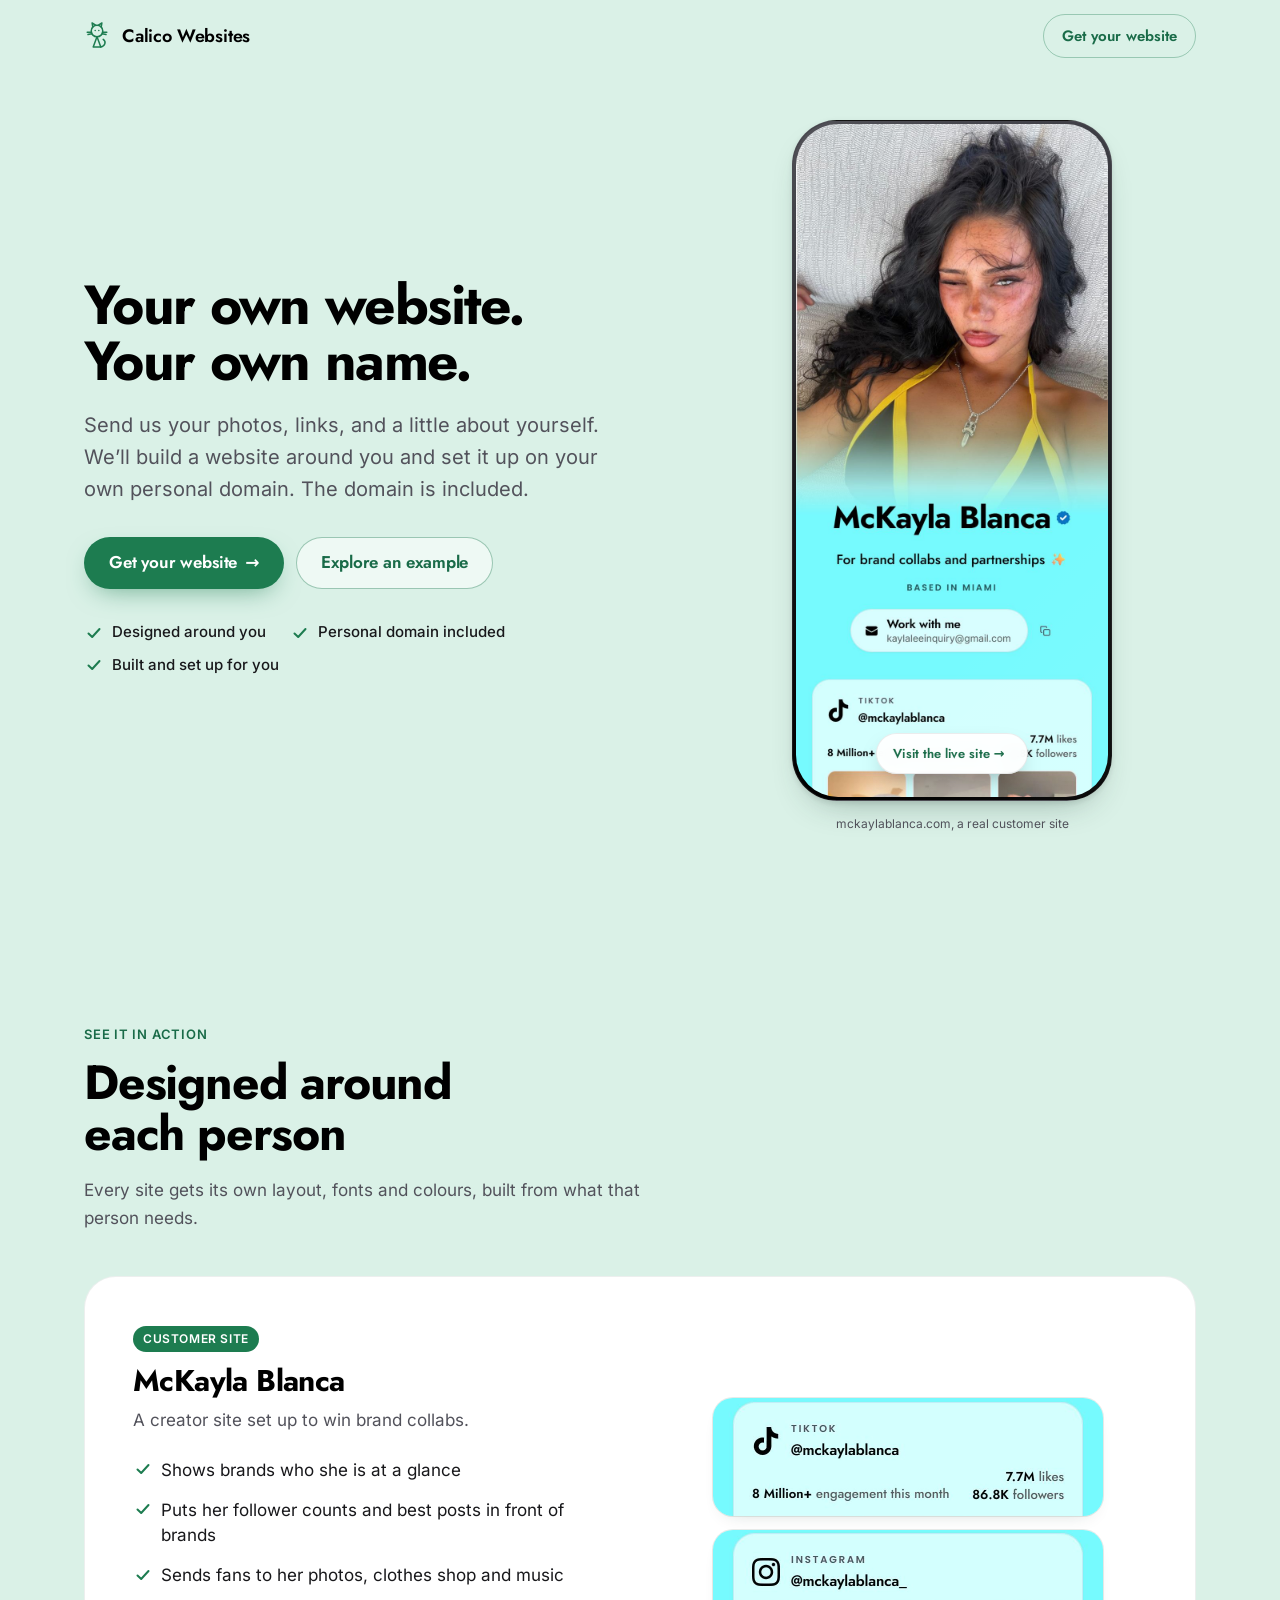
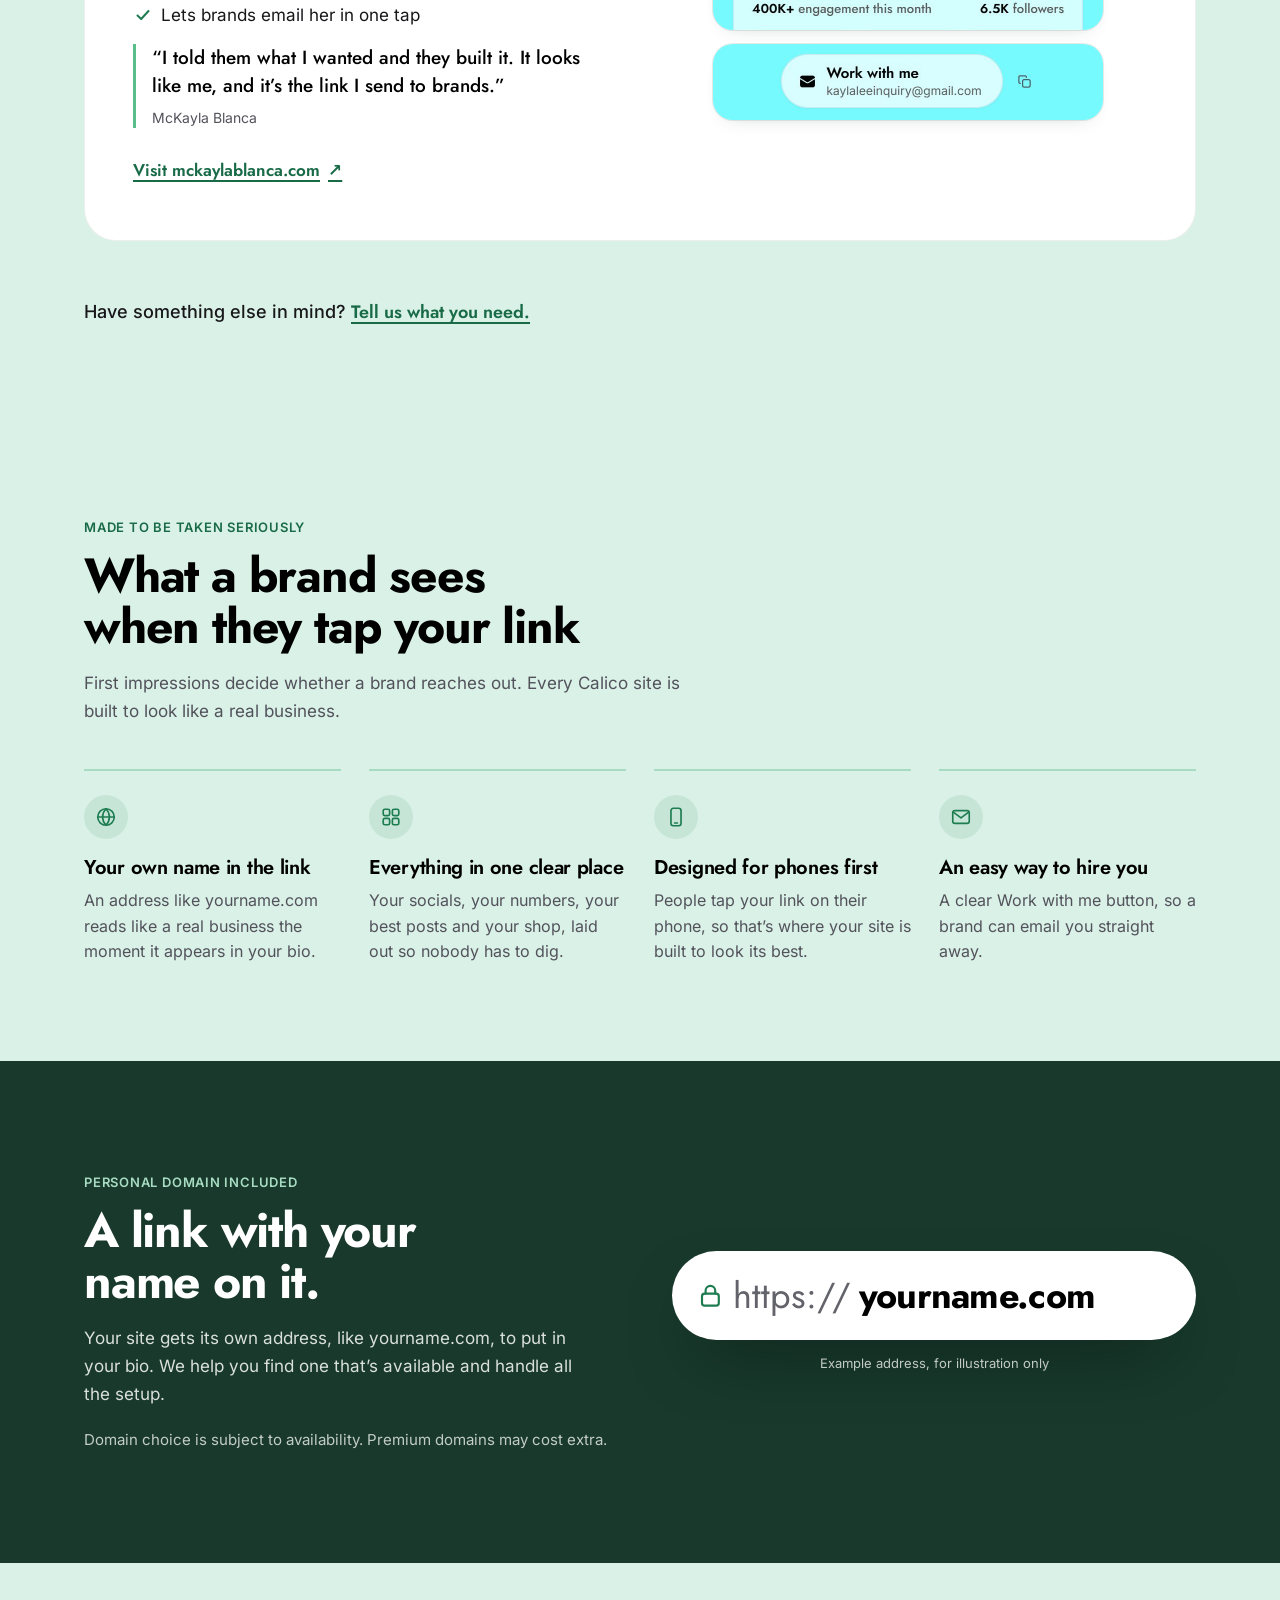
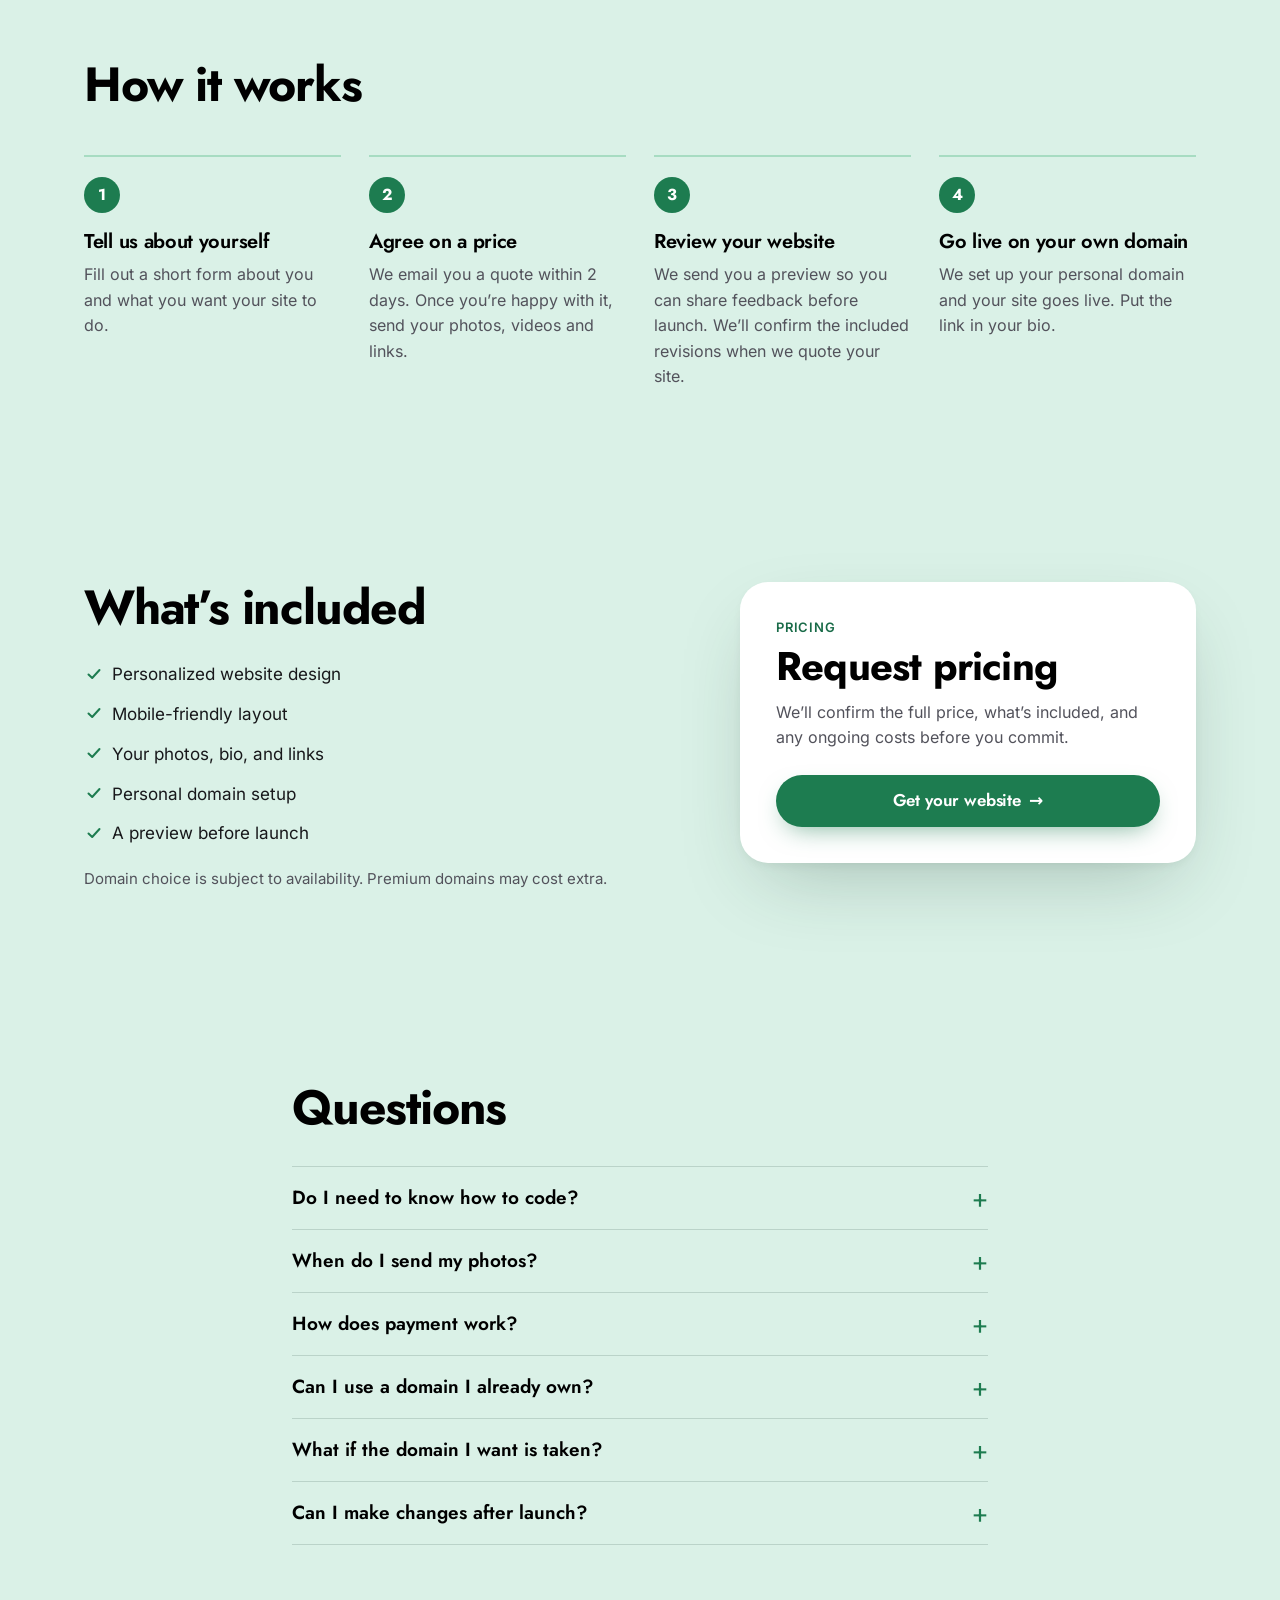
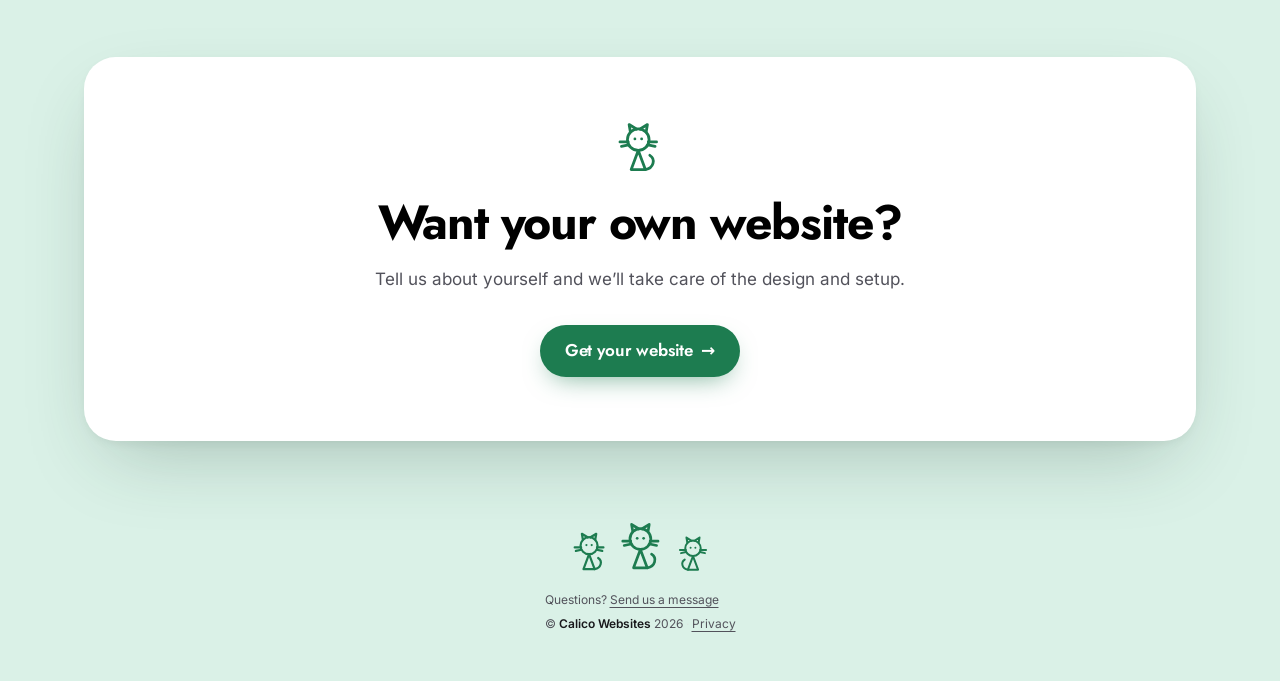
==== commit b7a24b45: "Tighten the home page, rework the form, add privacy and self-hosted fonts - Home page: one example (" ====
--- a/index.html
+++ b/index.html
@@ -39,9 +39,8 @@
 <link rel="icon" href="/favicon.svg" type="image/svg+xml" />
 <link rel="apple-touch-icon" href="/apple-touch-icon.png" />
 
-<link rel="preconnect" href="https://fonts.googleapis.com" />
-<link rel="preconnect" href="https://fonts.gstatic.com" crossorigin />
-<link rel="stylesheet" href="https://fonts.googleapis.com/css2?family=Inter:wght@400;500;600;700&family=Jost:wght@400;500;600;700&display=swap" />
+<link rel="preload" href="/fonts/jost-latin-var.woff2" as="font" type="font/woff2" crossorigin />
+<link rel="preload" href="/fonts/inter-latin-var.woff2" as="font" type="font/woff2" crossorigin />
 
 <link rel="stylesheet" href="/styles.css" />
 </head>
@@ -96,7 +95,7 @@
 
       <div class="hero-actions reveal" style="--i:2">
         <a class="btn btn--primary" href="/apply">Get your website <span aria-hidden="true">&rarr;</span></a>
-        <a class="btn btn--secondary" href="#example">Explore an example</a>
+        <a class="btn btn--secondary" href="#examples">Explore an example</a>
       </div>
 
       <ul class="hero-points reveal" style="--i:3" role="list">
@@ -131,107 +130,39 @@
     </div>
   </section>
 
-  <!-- 2. Made around you: what they want, then a real site that does it -->
-  <section class="block wrap" id="example" aria-labelledby="example-title">
+  <!-- 2. Example websites ---------------------------------------------- -->
+  <section class="block wrap" id="examples" aria-labelledby="examples-title">
     <div class="section-head reveal">
-      <p class="kicker">Made around you</p>
-      <h2 class="section-title" id="example-title">A site built for what you want</h2>
-      <p class="section-lead">You don&rsquo;t need to know anything about websites. Tell us what you want your page to do for you, and we build it around that. You choose the look, the colours and what goes on it. We handle everything else.</p>
-    </div>
-
-    <h3 class="subhead reveal">What do you want more of?</h3>
-    <ul class="goals" role="list">
-      <li class="goal reveal">
-        <h4>Brand deals</h4>
-        <p>Your numbers, your best posts and a button for brands to reach you, all near the top.</p>
-      </li>
-      <li class="goal reveal" style="--i:1">
-        <h4>Looking professional</h4>
-        <p>Your own name as your link, your own photos, and a design that feels like you.</p>
-      </li>
-      <li class="goal reveal" style="--i:2">
-        <h4>People finding your pages</h4>
-        <p>Every profile, shop and playlist in one link, with the ones that matter most at the top.</p>
-      </li>
-      <li class="goal reveal" style="--i:3">
-        <h4>Selling something</h4>
-        <p>Your shop, merch or latest release up front, with a clear link to buy or listen.</p>
-      </li>
-    </ul>
-
-    <h3 class="subhead subhead--gap reveal">Here&rsquo;s one we made</h3>
-    <p class="subhead-lead reveal">McKayla&rsquo;s site is set up for brand collabs. This is what&rsquo;s on it and why.</p>
-
-    <!-- Each slice is a window onto the same full-length screenshot the phone
-         uses, so it costs no extra download. --y is where the window starts
-         and --h how tall it is, both in pixels of the page at 390px wide. -->
-    <ol class="features" role="list">
-      <li class="feature reveal">
-        <div class="slice" style="--y:120; --h:450">
-          <img src="/images/mckayla-full.jpg" width="780" height="3804" loading="lazy" decoding="async"
-               alt="The top of McKayla's site: a large photo of her, her name, and the line For brand collabs and partnerships." />
-        </div>
-        <div class="feature-text">
-          <h4>A photo and a line about you</h4>
-          <p>Brands know who you are and what you&rsquo;re open to as soon as the page opens.</p>
-        </div>
-      </li>
-
-      <li class="feature reveal">
-        <div class="slice" style="--y:682; --h:330">
-          <img src="/images/mckayla-full.jpg" width="780" height="3804" loading="lazy" decoding="async"
-               alt="McKayla's TikTok card: her handle, follower and like counts, and three featured videos." />
-        </div>
-        <div class="feature-text">
-          <h4>Your socials and best posts</h4>
-          <p>Each profile with your numbers and a few posts, so people can see your reach without digging.</p>
-        </div>
-      </li>
-
-      <li class="feature reveal">
-        <div class="slice" style="--y:1228; --h:440">
-          <img src="/images/mckayla-full.jpg" width="780" height="3804" loading="lazy" decoding="async"
-               alt="McKayla's links to her VSCO photos and Depop shop, and her top four albums on FourMeasure." />
-        </div>
-        <div class="feature-text">
-          <h4>Everything else you&rsquo;re into</h4>
-          <p>Her photos, her clothes shop and her favourite albums. Yours could be your merch, your music or a gallery of your work.</p>
-        </div>
-      </li>
-
-      <li class="feature reveal">
-        <div class="slice" style="--y:520; --h:156">
-          <img src="/images/mckayla-full.jpg" width="780" height="3804" loading="lazy" decoding="async"
-               alt="McKayla's Work with me button, showing her enquiries email address." />
-        </div>
-        <div class="feature-text">
-          <h4>A Work with me button</h4>
-          <p>One tap and a brand has your email. No hunting through your DMs.</p>
-        </div>
-      </li>
-    </ol>
-
-    <p class="goals-more reveal">Want something that isn&rsquo;t here? Tell us in the form and we&rsquo;ll add it.</p>
-
-    <p class="feature-links reveal">
-      <a class="text-link" href="https://mckaylablanca.com" target="_blank" rel="noopener noreferrer">Visit mckaylablanca.com<span aria-hidden="true"> &#8599;</span><span class="sr-only"> (opens in a new tab)</span></a>
-      <a class="text-link" href="/example">See a sample layout <span class="concept-tag">Concept</span></a>
-    </p>
-  </section>
-
-  <!-- 2b. Numbers for brands ------------------------------------------- -->
-  <section class="block wrap" id="numbers" aria-labelledby="numbers-title">
-    <div class="numbers">
-      <div class="numbers-copy reveal">
-        <p class="kicker">For creators</p>
-        <h2 class="section-title" id="numbers-title">Show brands your numbers</h2>
-        <p class="section-lead">Before a brand reaches out, it wants to know how many people follow you and how engaged they are. We can put your follower counts, engagement and best posts on your site, right next to a button to work with you. A brand gets what it needs in one visit.</p>
-        <p class="numbers-note">We add the numbers you send us. They don&rsquo;t update on their own.</p>
-      </div>
-
-      <!-- Same full-length screenshot again, cropped to her stats and her
-           contact button. See the slice note in the example section. -->
-      <div class="numbers-visual reveal" style="--i:1">
+      <p class="kicker">See it in action</p>
+      <h2 class="section-title" id="examples-title">Designed around each person</h2>
+      <p class="section-lead">Every site gets its own layout, fonts and colours, built from what that person needs.</p>
+    </div>
+
+    <!-- Featured: the real customer site. The slices reuse the full-length
+         screenshot the hero phone uses, so they cost no extra download.
+         --y is where each window starts and --h how tall it is, in pixels
+         of the page at 390px wide. -->
+    <article class="ex-featured reveal" aria-labelledby="ex-mckayla">
+      <div class="ex-featured-copy">
+        <p class="ex-tag ex-tag--real">Customer site</p>
+        <h3 class="ex-title" id="ex-mckayla">McKayla Blanca</h3>
+        <p class="ex-desc">A creator site set up to win brand collabs.</p>
+        <ul class="checklist" role="list">
+          <li><svg aria-hidden="true" focusable="false"><use href="#check" /></svg>Shows brands who she is at a glance</li>
+          <li><svg aria-hidden="true" focusable="false"><use href="#check" /></svg>Puts her follower counts and best posts in front of brands</li>
+          <li><svg aria-hidden="true" focusable="false"><use href="#check" /></svg>Sends fans to her photos, clothes shop and music</li>
+          <li><svg aria-hidden="true" focusable="false"><use href="#check" /></svg>Lets brands email her in one tap</li>
+        </ul>
+        <!-- QUOTE: drafted for McKayla to read and approve. Only publish her
+             exact, approved words, and change them here if she edits them. -->
+        <figure class="ex-quote">
+          <blockquote><p>&ldquo;I told them what I wanted and they built it. It looks like me, and it&rsquo;s the link I send to brands.&rdquo;</p></blockquote>
+          <figcaption>McKayla Blanca</figcaption>
+        </figure>
+        <a class="text-link" href="https://mckaylablanca.com" target="_blank" rel="noopener noreferrer">Visit mckaylablanca.com<span aria-hidden="true"> &#8599;</span><span class="sr-only"> (opens in a new tab)</span></a>
+      </div>
+
+      <div class="ex-featured-visual">
         <div class="slice" style="--y:690; --h:118">
           <img src="/images/mckayla-full.jpg" width="780" height="3804" loading="lazy" decoding="async"
                alt="McKayla's TikTok stats: 8 million plus engagement this month, 7.7M likes, 86.8K followers." />
@@ -245,7 +176,42 @@
                alt="McKayla's Work with me button with her enquiries email address." />
         </div>
       </div>
-    </div>
+    </article>
+
+    <p class="ex-more reveal">Have something else in mind? <a class="text-link" href="/apply">Tell us what you need.</a></p>
+  </section>
+
+  <!-- 2b. Why it looks professional. Only claims the site already makes
+       elsewhere: no testimonials, numbers or results until they're real. -->
+  <section class="block wrap" id="professional" aria-labelledby="pro-title">
+    <div class="section-head reveal">
+      <p class="kicker">Made to be taken seriously</p>
+      <h2 class="section-title" id="pro-title">What a brand sees when they tap your link</h2>
+      <p class="section-lead">First impressions decide whether a brand reaches out. Every Calico site is built to look like a real business.</p>
+    </div>
+
+    <ul class="pro-list" role="list">
+      <li class="pro reveal">
+        <span class="pro-icon" aria-hidden="true"><svg viewBox="0 0 24 24" fill="none" stroke="currentColor" stroke-width="1.8" stroke-linecap="round" stroke-linejoin="round" focusable="false"><circle cx="12" cy="12" r="9"/><path d="M3 12h18M12 3c2.5 2.6 3.7 5.6 3.7 9s-1.2 6.4-3.7 9c-2.5-2.6-3.7-5.6-3.7-9S9.5 5.6 12 3Z"/></svg></span>
+        <h3>Your own name in the link</h3>
+        <p>An address like yourname.com reads like a real business the moment it appears in your bio.</p>
+      </li>
+      <li class="pro reveal" style="--i:1">
+        <span class="pro-icon" aria-hidden="true"><svg viewBox="0 0 24 24" fill="none" stroke="currentColor" stroke-width="1.8" stroke-linecap="round" stroke-linejoin="round" focusable="false"><rect x="3.5" y="3.5" width="7" height="7" rx="1.8"/><rect x="13.5" y="3.5" width="7" height="7" rx="1.8"/><rect x="3.5" y="13.5" width="7" height="7" rx="1.8"/><rect x="13.5" y="13.5" width="7" height="7" rx="1.8"/></svg></span>
+        <h3>Everything in one clear place</h3>
+        <p>Your socials, your numbers, your best posts and your shop, laid out so nobody has to dig.</p>
+      </li>
+      <li class="pro reveal" style="--i:2">
+        <span class="pro-icon" aria-hidden="true"><svg viewBox="0 0 24 24" fill="none" stroke="currentColor" stroke-width="1.8" stroke-linecap="round" stroke-linejoin="round" focusable="false"><rect x="6.5" y="2.5" width="11" height="19" rx="2.6"/><path d="M10.5 18.5h3"/></svg></span>
+        <h3>Designed for phones first</h3>
+        <p>People tap your link on their phone, so that&rsquo;s where your site is built to look its best.</p>
+      </li>
+      <li class="pro reveal" style="--i:3">
+        <span class="pro-icon" aria-hidden="true"><svg viewBox="0 0 24 24" fill="none" stroke="currentColor" stroke-width="1.8" stroke-linecap="round" stroke-linejoin="round" focusable="false"><rect x="3" y="5" width="18" height="14" rx="2.4"/><path d="m4 7 8 6 8-6"/></svg></span>
+        <h3>An easy way to hire you</h3>
+        <p>A clear Work with me button, so a brand can email you straight away.</p>
+      </li>
+    </ul>
   </section>
 
   <!-- 3. Personal domain ----------------------------------------------- -->
@@ -254,7 +220,7 @@
       <div class="domain-copy reveal">
         <p class="kicker kicker--light">Personal domain included</p>
         <h2 class="section-title" id="domain-title">A link with your name on it.</h2>
-        <p class="section-lead">Your site gets its own link with your name in it, like yourname.com. That&rsquo;s the link you put in your bio. We help you pick one that&rsquo;s available and do all the setup, so you never have to touch a setting.</p>
+        <p class="section-lead">Your site gets its own address, like yourname.com, to put in your bio. We help you find one that&rsquo;s available and handle all the setup.</p>
         <p class="domain-note">Domain choice is subject to availability. Premium domains may cost extra.</p>
       </div>
 
@@ -278,22 +244,22 @@
       <li class="step reveal">
         <span class="step-num" aria-hidden="true">1</span>
         <h3>Tell us about yourself</h3>
-        <p>Fill out a short form and send it to us.</p>
+        <p>Fill out a short form about you and what you want your site to do.</p>
       </li>
       <li class="step reveal" style="--i:1">
         <span class="step-num" aria-hidden="true">2</span>
-        <h3>Get your price</h3>
-        <p>We reply with a price. You know the cost before you pay anything.</p>
+        <h3>Agree on a price</h3>
+        <p>We email you a quote within 2 days. Once you&rsquo;re happy with it, send your photos, videos and links.</p>
       </li>
       <li class="step reveal" style="--i:2">
         <span class="step-num" aria-hidden="true">3</span>
-        <h3>Send your photos and videos</h3>
-        <p>Send us what you want on your site. Screenshots of things you like help too.</p>
+        <h3>Review your website</h3>
+        <p>We send you a preview so you can share feedback before launch. We&rsquo;ll confirm the included revisions when we quote your site.</p>
       </li>
       <li class="step reveal" style="--i:3">
         <span class="step-num" aria-hidden="true">4</span>
-        <h3>We build it until you love it</h3>
-        <p>We make your site and keep working with you until you&rsquo;re happy. Then it goes live on your own link. Satisfaction guaranteed.</p>
+        <h3>Go live on your own domain</h3>
+        <p>We set up your personal domain and your site goes live. Put the link in your bio.</p>
       </li>
     </ol>
   </section>
@@ -303,22 +269,24 @@
     <div class="included">
       <div class="included-list reveal">
         <h2 class="section-title" id="included-title">What&rsquo;s included</h2>
-        <ul class="checklist" role="list">
+        <ul class="checklist checklist--large" role="list">
           <li><svg aria-hidden="true" focusable="false"><use href="#check" /></svg>Personalized website design</li>
-          <li><svg aria-hidden="true" focusable="false"><use href="#check" /></svg>Made to look good on phones</li>
-          <li><svg aria-hidden="true" focusable="false"><use href="#check" /></svg>Your own photos, bio, and links</li>
-          <li><svg aria-hidden="true" focusable="false"><use href="#check" /></svg>Your own link, like yourname.com, set up for you (subject to availability and final package terms)</li>
+          <li><svg aria-hidden="true" focusable="false"><use href="#check" /></svg>Mobile-friendly layout</li>
+          <li><svg aria-hidden="true" focusable="false"><use href="#check" /></svg>Your photos, bio, and links</li>
+          <li><svg aria-hidden="true" focusable="false"><use href="#check" /></svg>Personal domain setup</li>
           <li><svg aria-hidden="true" focusable="false"><use href="#check" /></svg>A preview before launch</li>
         </ul>
+        <p class="included-note">Domain choice is subject to availability. Premium domains may cost extra.</p>
       </div>
 
       <!-- ===== PRICING. This is the only place a price appears on the site.
-           When pricing is final, replace "Request pricing" with the price and
-           adjust the sentence under it. ===== -->
+           When pricing is final, replace "Request pricing" with the price
+           and what it covers, and keep the sentence under it.
+           See README, "Edit this first". ===== -->
       <div class="pricing reveal" style="--i:1">
         <p class="pricing-label">Pricing</p>
         <p class="pricing-value">Request pricing</p>
-        <p class="pricing-note">Tell us what you need and we&rsquo;ll send you a price before you commit to anything.</p>
+        <p class="pricing-note">We&rsquo;ll confirm the full price, what&rsquo;s included, and any ongoing costs before you commit.</p>
         <a class="btn btn--primary btn--block" href="/apply">Get your website <span aria-hidden="true">&rarr;</span></a>
       </div>
       <!-- ===== end of pricing ===== -->
@@ -331,28 +299,28 @@
 
     <div class="faq reveal">
       <details>
-        <summary>What do I need to send?</summary>
-        <p>To start, just the form. After we reply with a price, you send your photos, videos, a few lines about yourself, and the links you want on the site.</p>
-      </details>
-      <details>
-        <summary>I&rsquo;m not good with tech. Is that OK?</summary>
-        <p>Yes. You don&rsquo;t need to know anything about websites. We design it, build it and set it up. You send your photos and tell us what you like.</p>
-      </details>
-      <details>
-        <summary>I already have my own link. Can I use it?</summary>
-        <p>Usually, yes. Put it in the form and we&rsquo;ll tell you how it works.</p>
-      </details>
-      <details>
-        <summary>What if the name I want is taken?</summary>
-        <p>We&rsquo;ll suggest available options, like a variation of your name or a different ending, and you pick one. Premium domains may cost extra.</p>
-      </details>
-      <details>
-        <summary>What happens to my current link in bio page?</summary>
-        <p>Nothing. Keep it as long as you like. When your site is ready, you swap the link in your bio for your new one.</p>
-      </details>
-      <details>
-        <summary>How can I request changes after launch?</summary>
-        <p>Email us with what you&rsquo;d like changed. Before you buy, we&rsquo;ll confirm what&rsquo;s included after launch and any ongoing costs.</p>
+        <summary>Do I need to know how to code?</summary>
+        <p>No. We design, build and set up everything for you.</p>
+      </details>
+      <details>
+        <summary>When do I send my photos?</summary>
+        <p>After we agree on a price. To start, the form just asks who you are, where people can find you, and what the site is for.</p>
+      </details>
+      <details>
+        <summary>How does payment work?</summary>
+        <p>You don&rsquo;t pay anything until you&rsquo;ve agreed on the price. We&rsquo;ll explain how to pay when we send your quote.</p>
+      </details>
+      <details>
+        <summary>Can I use a domain I already own?</summary>
+        <p>Often, yes. Mention it under &ldquo;Anything else&rdquo; in the form and we&rsquo;ll go through it with you during setup.</p>
+      </details>
+      <details>
+        <summary>What if the domain I want is taken?</summary>
+        <p>It depends on what&rsquo;s available. We&rsquo;ll help you find an option you like. Premium domains may cost extra.</p>
+      </details>
+      <details>
+        <summary>Can I make changes after launch?</summary>
+        <p>Ongoing edits and any costs for them are confirmed with you before you buy. Ask about them in <a class="text-link text-link--inline" href="/apply">your request</a>.</p>
       </details>
     </div>
   </section>
@@ -370,7 +338,8 @@
 </main>
 
 <!-- Footer ------------------------------------------------------------- -->
-<!-- Add a contact email and social link here once they're confirmed. -->
+<!-- Add a verified contact email here once there is one. Until then the
+     form is the way to reach us. -->
 <footer class="footer">
   <div class="cats reveal" aria-hidden="true">
     <svg class="cat" viewBox="0 0 28 30" focusable="false"><use href="#calico" /></svg>
@@ -378,7 +347,8 @@
     <svg class="cat" viewBox="0 0 28 30" focusable="false"><use href="#calico" /></svg>
   </div>
   <div class="footer-meta">
-    <p>&copy; <span class="footer-wordmark">Calico Websites</span> <span data-year>2026</span></p>
+    <p>Questions? <a href="/apply">Send us a message</a></p>
+    <p>&copy; <span class="footer-wordmark">Calico Websites</span> <span data-year>2026</span> <span class="footer-dot" aria-hidden="true">&middot;</span> <a href="/privacy">Privacy</a></p>
   </div>
 </footer>
 
--- a/styles.css
+++ b/styles.css
@@ -6,6 +6,26 @@
    Type follows fourmeasure.com: Jost for display, Inter for the small print.
    Every colour and font is a variable at the top.
    ========================================================================== */
+/* Fonts are served from this site (fonts/), not Google, so visitors' browsers
+   never contact a third party. Both are SIL Open Font License; the licences
+   sit next to the files. Variable fonts: one file covers every weight. */
+@font-face {
+  font-family: "Jost";
+  font-style: normal;
+  font-weight: 100 900;
+  font-display: swap;
+  src: url("/fonts/jost-latin-var.woff2") format("woff2");
+  unicode-range: U+0000-00FF, U+0131, U+0152-0153, U+02BB-02BC, U+02C6, U+02DA, U+02DC, U+0304, U+0308, U+0329, U+2000-206F, U+20AC, U+2122, U+2191, U+2193, U+2212, U+2215, U+FEFF, U+FFFD;
+}
+@font-face {
+  font-family: "Inter";
+  font-style: normal;
+  font-weight: 100 900;
+  font-display: swap;
+  src: url("/fonts/inter-latin-var.woff2") format("woff2");
+  unicode-range: U+0000-00FF, U+0131, U+0152-0153, U+02BB-02BC, U+02C6, U+02DA, U+02DC, U+0304, U+0308, U+0329, U+2000-206F, U+20AC, U+2122, U+2191, U+2193, U+2212, U+2215, U+FEFF, U+FFFD;
+}
+
 :root {
   /* Type */
   --font-display: "Jost", "Futura", "Century Gothic", system-ui, sans-serif;
@@ -152,81 +172,13 @@
   overflow: visible;
 }
 
-/* Hero panel: breaks out of the column gutters, fades into the page at the
-   bottom so the name sits in the tail of the fade. */
-.hero-art {
-  position: relative;
-  isolation: isolate;
-  width: calc(100% + 2 * var(--gutter));
-  margin-inline: calc(var(--gutter) * -1);
-  margin-bottom: -1rem;                 /* pulls the name up into the fade */
-  aspect-ratio: 4 / 5;
-  max-height: 58svh;                    /* never eats a whole phone screen */
-  overflow: hidden;
-  display: flex;
-  align-items: center;
-  justify-content: center;
-  background: linear-gradient(180deg,
-              var(--primary-soft) 0%,
-              var(--primary-pale) 52%,
-              var(--shell) 100%);
-}
-
-.hero-art::after {
-  content: "";
-  position: absolute;
-  inset: 0;
-  pointer-events: none;
-  background: linear-gradient(180deg,
-              rgba(218, 241, 231, 0) 58%,
-              rgba(218, 241, 231, 0.6) 82%,
-              var(--shell) 100%);
-}
-
-.hero-art .cat {
-  position: relative;
-  z-index: 1;
-  height: 46%;
-  margin-bottom: 8%;
-  color: var(--primary-dark);           /* reads against the mid-green panel */
-}
-
-/* Wave on hover, lifted straight from her credit-cat wiggle */
-.hero-art:hover .cat { animation: wiggle 620ms var(--ease); }
-
+/* The cat waves on hover (submit button, footer, Get your website row) */
 @keyframes wiggle {
   0%   { transform: rotate(0deg); }
   25%  { transform: rotate(-9deg); }
   55%  { transform: rotate(7deg); }
   80%  { transform: rotate(-3deg); }
   100% { transform: rotate(0deg); }
-}
-
-/* --------------------------------------------------------------------------
-   Name + tagline
-   -------------------------------------------------------------------------- */
-.name {
-  /* The hero panel is positioned, so it would paint over this static heading
-     that the negative margin tucks underneath it. Lift the name above it. */
-  position: relative;
-  z-index: 1;
-  margin: 0;
-  font-size: clamp(2.25rem, 10vw, 3rem);
-  font-weight: var(--fw-bold);
-  line-height: 1.02;
-  letter-spacing: var(--tracking-tight);
-  color: var(--text-strong);
-  text-wrap: balance;
-}
-
-.tagline {
-  margin: 0.75rem auto 0;
-  max-width: 21.5rem;
-  text-wrap: pretty;
-  font-size: 1rem;
-  font-weight: var(--fw-medium);
-  line-height: 1.5;
-  color: var(--text-secondary);
 }
 
 /* --------------------------------------------------------------------------
@@ -283,16 +235,6 @@
   color: var(--text-strong);
 }
 
-.link-sub {
-  display: block;
-  margin-top: 1px;
-  font-family: var(--font-body);
-  font-size: 0.75rem;
-  font-weight: var(--fw-regular);
-  line-height: 1.4;
-  color: var(--text-muted);
-}
-
 .link-meta {
   flex: 0 0 auto;
   margin-left: 8px;
@@ -314,27 +256,10 @@
   box-shadow: var(--shadow-cta);
 }
 .link--cta .link-label { color: var(--on-primary); }
-.link--cta .link-sub { color: rgba(255, 255, 255, 0.78); }
 .link--cta .link-icon, .link--cta .link-meta { color: var(--on-primary); }
 .link--cta .link-icon .cat { color: var(--on-primary); }   /* beats .cat's own colour */
 .link--cta:hover, .link--cta:focus-visible { border-color: var(--primary); }
 .link--cta:hover .link-icon .cat { animation: wiggle 620ms var(--ease); }
-
-/* --------------------------------------------------------------------------
-   Section labels, one per section
-   -------------------------------------------------------------------------- */
-.section { margin-top: 2.75rem; }
-
-.section-label {
-  margin: 0 0 0.875rem;
-  font-size: 0.875rem;
-  font-weight: var(--fw-semibold);
-  letter-spacing: -0.01em;
-  color: var(--primary-strong);   /* 5.47:1 on the mint column */
-}
-
-/* A stack of cards. The example page lists its platform cards in one. */
-.work-list { display: flex; flex-direction: column; gap: 0.75rem; }
 
 /* --------------------------------------------------------------------------
    Apply page
@@ -375,6 +300,20 @@
 .other-field { display: none; }
 .choices:has(#w-other:checked) .other-field,
 .other-field.is-open { display: block; }
+
+/* One small box per ticked platform, for the handle */
+.social-field { display: none; }
+.choices:has(#s-instagram:checked) [data-social-field="instagram"],
+.choices:has(#s-tiktok:checked) [data-social-field="tiktok"],
+.choices:has(#s-youtube:checked) [data-social-field="youtube"],
+.social-field.is-open { display: block; }
+.social-field label {
+  display: block;
+  margin-bottom: 0.3125rem;
+  font-size: 0.8125rem;
+  font-weight: var(--fw-semibold);
+  color: var(--fg);
+}
 
 /* Sits above the send button: what happens with photos */
 .form-note {
@@ -559,6 +498,42 @@
 .form-status.is-error { color: var(--error); }
 .form-status.is-success { color: var(--primary-strong); font-weight: var(--fw-medium); }
 
+.form-privacy {
+  font-family: var(--font-body);
+  font-size: 0.8125rem;
+  line-height: 1.5;
+  text-align: center;
+  color: var(--text-secondary);
+}
+.form-privacy a { color: var(--primary-strong); text-decoration: underline; text-underline-offset: 3px; }
+
+/* The privacy page: plain reading text in the centred column */
+.legal { text-align: left; }
+.legal .apply-title { text-align: left; }
+.legal-updated {
+  font-family: var(--font-body);
+  font-size: 0.875rem;
+  color: var(--text-secondary);
+}
+.legal-body {
+  margin-top: 1.5rem;
+  font-family: var(--font-body);
+  font-size: 1rem;
+  line-height: 1.65;
+  color: var(--fg);
+}
+.legal-body h2 {
+  margin: 2rem 0 0.5rem;
+  font-family: var(--font-display);
+  font-size: 1.25rem;
+  font-weight: var(--fw-semibold);
+  letter-spacing: -0.015em;
+  color: var(--text-strong);
+}
+.legal-body p + p { margin-top: 0.75rem; }
+.legal-body ul { margin: 0; padding-left: 1.25rem; display: grid; gap: 0.5rem; }
+.legal-body a { color: var(--primary-strong); text-decoration: underline; text-underline-offset: 3px; }
+
 /* Shown in the form's place once it sends */
 .form-done {
   margin-top: 1.25rem;
@@ -669,7 +644,7 @@
 /* Touch devices: no hover lift, it sticks after a tap */
 @media (hover: none) {
   .link:hover, .btn:hover, .submit:hover { transform: none; }
-  .hero-art:hover .cat, .submit:hover .cat, .link--cta:hover .link-icon .cat { animation: none; }
+  .submit:hover .cat, .link--cta:hover .link-icon .cat { animation: none; }
 }
 
 /* --------------------------------------------------------------------------
@@ -685,125 +660,12 @@
     max-width: 31.25rem;              /* 460px of content + 20px gutters */
     margin-block: 2.5rem;
     padding: 0 1.25rem 2.5rem;
-    overflow: hidden;                 /* clips the hero to the rounded top */
+    overflow: hidden;                 /* keeps everything inside the rounded card */
     background-color: var(--shell);
     border-radius: var(--radius-shell);
     box-shadow: var(--shadow-shell);
   }
-  .hero-art { border-radius: var(--radius-shell) var(--radius-shell) 0 0; }
-}
-
-/* --------------------------------------------------------------------------
-   Example page: a sample creator profile so visitors can picture their own.
-   All imagery is the Calico cat standing in for their photos.
-   -------------------------------------------------------------------------- */
-.demo-banner {
-  position: relative;
-  z-index: 2;
-  margin: 1rem 0 0;
-  padding: 10px 14px;
-  border-radius: var(--radius-card);
-  background-color: var(--card);
-  backdrop-filter: blur(12px) saturate(1.2);
-  -webkit-backdrop-filter: blur(12px) saturate(1.2);
-  border: 1px solid var(--card-edge);
-  font-family: var(--font-body);
-  font-size: 0.75rem;
-  line-height: 1.45;
-  color: var(--text-secondary);
-}
-.demo-banner b { color: var(--text-strong); }
-
-.location {
-  margin-top: 0.5rem;
-  font-family: var(--font-body);
-  font-size: 0.75rem;
-  font-weight: var(--fw-medium);
-  color: var(--text-secondary);
-}
-
-/* A platform card: head row, sample figures, thumbnail strip */
-.profile-card {
-  width: 100%;
-  padding: 16px;
-  text-align: left;
-  border-radius: var(--radius-card);
-  background-color: var(--card);
-  backdrop-filter: blur(12px) saturate(1.2);
-  -webkit-backdrop-filter: blur(12px) saturate(1.2);
-  border: 1px solid var(--card-edge);
-  box-shadow: var(--shadow-soft);
-  transition: transform var(--dur) var(--ease), box-shadow var(--dur) var(--ease),
-              border-color var(--dur) var(--ease);
-}
-.profile-card:hover, .profile-card:focus-visible {
-  transform: translateY(-2px);
-  border-color: var(--primary-soft);
-  box-shadow: var(--shadow-lift);
-}
-
-.profile-head { display: flex; align-items: center; gap: 11px; }
-.profile-head-text { min-width: 0; flex: 1 1 auto; }
-
-.platform {
-  display: block;
-  font-family: var(--font-body);
-  font-size: 0.6875rem;
-  font-weight: var(--fw-semibold);
-  color: var(--text-muted);
-}
-
-.profile-handle {
-  display: block;
-  font-size: 0.9375rem;
-  font-weight: var(--fw-semibold);
-  letter-spacing: -0.01em;
-  color: var(--text-strong);
-  overflow: hidden;
-  text-overflow: ellipsis;
-  white-space: nowrap;
-}
-
-.profile-stats {
-  margin-top: 9px;
-  display: flex;
-  flex-wrap: wrap;
-  gap: 2px 14px;
-  font-size: 0.8125rem;
-  font-weight: var(--fw-medium);
-  color: var(--text-secondary);
-}
-.profile-stats b { font-weight: var(--fw-semibold); color: var(--text-strong); }
-
-.thumb-grid {
-  margin-top: 12px;
-  display: grid;
-  grid-template-columns: repeat(3, 1fr);
-  gap: 7px;
-}
-
-/* Stand-in for a creator's own photos */
-.thumb {
-  aspect-ratio: 3 / 4;
-  border-radius: 0.75rem;
-  overflow: hidden;
-  display: grid;
-  place-items: center;
-  background: linear-gradient(160deg, var(--primary-soft) 0%, var(--primary-pale) 100%);
-  border: 1px solid var(--card-edge);
-}
-.thumb .cat { height: 52%; color: var(--primary-dark); }
-.thumb:nth-child(2) { background: linear-gradient(160deg, var(--primary-pale) 0%, var(--accent) 100%); }
-.thumb:nth-child(3) { background: linear-gradient(160deg, var(--accent) 0%, var(--primary-soft) 100%); }
-
-.profile-cta {
-  display: block;
-  margin-top: 12px;
-  font-size: 0.8125rem;
-  font-weight: var(--fw-semibold);
-  color: var(--text-secondary);
-}
-.profile-card:hover .profile-cta { color: var(--primary-strong); }
+}
 
 /* --------------------------------------------------------------------------
    Home page. Full-width sections on the mint field, each centred by .wrap.
@@ -1023,28 +885,19 @@
 }
 
 /* --------------------------------------------------------------------------
-   2. The product: real slices of the example site beside what each part is
-   -------------------------------------------------------------------------- */
-.features {
-  margin: 0;
-  padding: 0;
-  list-style: none;
-  display: grid;
-  gap: 3rem;
-}
-
-.feature { display: grid; gap: 1.25rem; align-items: center; }
+   2. Example: the real customer site, with slices of what brands see
+   -------------------------------------------------------------------------- */
 
 /* A window onto the full-length screenshot. Margins in % resolve against
    the width, so -y/390 of it lands exactly on page pixel y at any size. */
 .slice {
   width: 100%;
-  max-width: 340px;
+  max-width: 390px;
   aspect-ratio: 390 / var(--h);
   overflow: hidden;
   border-radius: 20px;
   background-color: var(--surface);
-  box-shadow: 0 22px 50px -26px rgba(24, 57, 44, 0.4), 0 0 0 1px rgba(24, 57, 44, 0.07);
+  box-shadow: 0 0 0 1px rgba(24, 57, 44, 0.1), 0 8px 20px -14px rgba(24, 57, 44, 0.3);
 }
 .slice img {
   width: 100%;
@@ -1053,45 +906,6 @@
   margin-top: calc(var(--y) / 390 * -100%);
 }
 
-.slice--icon {
-  --h: 170;
-  display: grid;
-  place-items: center;
-  color: var(--primary);
-  background-color: rgba(255, 255, 255, 0.6);
-  box-shadow: 0 0 0 1px rgba(24, 57, 44, 0.07);
-}
-.slice--icon svg { width: 56px; height: 56px; }
-
-.feature-text h4 {
-  margin: 0;
-  font-family: var(--font-display);
-  font-size: 1.375rem;
-  font-weight: var(--fw-semibold);
-  line-height: 1.25;
-  letter-spacing: -0.015em;
-  color: var(--text-strong);
-}
-.feature-text p {
-  margin-top: 0.5rem;
-  max-width: 30rem;
-  font-size: 1rem;
-  line-height: 1.6;
-  color: var(--text-secondary);
-}
-
-@media (min-width: 760px) {
-  .feature { grid-template-columns: 340px minmax(0, 1fr); gap: 3rem; }
-}
-
-.feature-links {
-  margin-top: 3rem;
-  display: flex;
-  flex-wrap: wrap;
-  align-items: center;
-  gap: 0.75rem 2rem;
-}
-
 .text-link {
   display: inline-flex;
   align-items: center;
@@ -1106,54 +920,118 @@
   text-underline-offset: 4px;
 }
 .text-link:hover { color: var(--primary-dark); }
-
-.concept-tag {
+.text-link--inline { display: inline; min-height: 0; font-family: inherit; font-size: inherit; }
+
+.ex-tag {
   display: inline-block;
-  padding: 0.2rem 0.55rem;
+  padding: 0.25rem 0.625rem;
   border-radius: var(--radius-pill);
   background-color: rgba(29, 124, 80, 0.12);
-  font-family: var(--font-body);
-  font-size: 0.6875rem;
+  font-size: 0.75rem;
   font-weight: var(--fw-semibold);
   letter-spacing: 0.05em;
   text-transform: uppercase;
-  text-decoration: none;
   color: var(--primary-dark);
 }
-
-/* --------------------------------------------------------------------------
-   Built around what you want: example goals on a hairline, like the steps
-   -------------------------------------------------------------------------- */
-/* The two halves of the "made around you" section */
-.subhead {
-  margin: 0 0 1.25rem;
-  font-family: var(--font-display);
-  font-size: clamp(1.375rem, 3.5vw, 1.625rem);
-  font-weight: var(--fw-semibold);
-  letter-spacing: -0.015em;
+.ex-tag--real { background-color: var(--primary); color: var(--on-primary); }
+
+.ex-title {
+  margin: 0.75rem 0 0;
+  font-family: var(--font-display);
+  font-size: clamp(1.5rem, 4vw, 1.875rem);
+  font-weight: var(--fw-bold);
+  line-height: 1.15;
+  letter-spacing: -0.02em;
   color: var(--text-strong);
 }
-.subhead--gap { margin-top: clamp(3.5rem, 8vw, 5rem); margin-bottom: 0.5rem; }
-.subhead-lead {
-  margin-bottom: 2.25rem;
-  max-width: 38rem;
+.ex-desc {
+  margin-top: 0.5rem;
+  max-width: 30rem;
   font-size: 1.0625rem;
   line-height: 1.6;
   color: var(--text-secondary);
 }
 
-.goals {
+/* Featured: the real site, copy beside slices of her stats and button */
+.ex-featured {
+  display: grid;
+  gap: 2.5rem;
+  align-items: center;
+  padding: clamp(1.5rem, 5vw, 3rem);
+  border-radius: 32px;
+  background-color: #FFFFFF;
+  border: 1px solid rgba(24, 57, 44, 0.08);
+}
+.ex-featured .checklist { margin: 1.5rem 0 1rem; }
+/* Her own words, approved by her */
+.ex-quote {
+  margin: 0.5rem 0 1.25rem;
+  padding-left: 1rem;
+  border-left: 3px solid var(--primary-soft);
+}
+.ex-quote blockquote { margin: 0; }
+.ex-quote p {
+  font-family: var(--font-display);
+  font-size: 1.1875rem;
+  font-weight: var(--fw-medium);
+  line-height: 1.45;
+  color: var(--text-strong);
+}
+.ex-quote figcaption {
+  margin-top: 0.5rem;
+  font-size: 0.875rem;
+  color: var(--text-secondary);
+}
+
+.ex-featured-visual { display: grid; gap: 0.875rem; justify-items: center; }
+
+@media (min-width: 900px) {
+  .ex-featured { grid-template-columns: minmax(0, 1fr) minmax(0, 1fr); gap: 3.5rem; }
+}
+
+.ex-more {
+  margin-top: clamp(2.5rem, 6vw, 3.5rem);
+  font-size: 1.125rem;
+  font-weight: var(--fw-medium);
+  color: var(--fg);
+}
+.ex-more .text-link { font-size: inherit; min-height: 0; display: inline; }
+
+/* What's included: the domain note under the list */
+.included-note {
+  margin-top: 1.25rem;
+  font-size: 0.9375rem;
+  line-height: 1.55;
+  color: var(--text-secondary);
+}
+.checklist--large { font-size: 1.125rem; }
+
+/* --------------------------------------------------------------------------
+   Made to be taken seriously: four points, an icon each, on a hairline
+   -------------------------------------------------------------------------- */
+.pro-list {
   margin: 0;
   padding: 0;
   list-style: none;
   display: grid;
-  gap: 2rem 1.75rem;
-}
-.goal {
-  padding-top: 1.25rem;
+  gap: 2.25rem 1.75rem;
+}
+.pro {
+  padding-top: 1.5rem;
   border-top: 2px solid var(--primary-pale);
 }
-.goal h4 {
+.pro-icon {
+  display: grid;
+  place-items: center;
+  width: 2.75rem;
+  height: 2.75rem;
+  margin-bottom: 1rem;
+  border-radius: 50%;
+  background-color: rgba(29, 124, 80, 0.1);
+  color: var(--primary);
+}
+.pro-icon svg { width: 22px; height: 22px; }
+.pro h3 {
   margin: 0;
   font-family: var(--font-display);
   font-size: 1.25rem;
@@ -1162,44 +1040,15 @@
   letter-spacing: -0.015em;
   color: var(--text-strong);
 }
-.goal p {
+.pro p {
   margin-top: 0.5rem;
   font-size: 1rem;
   line-height: 1.6;
   color: var(--text-secondary);
 }
-.goals-more {
-  margin-top: 2.5rem;
-  font-size: 1.0625rem;
-  font-weight: var(--fw-medium);
-  color: var(--fg);
-}
-
-@media (min-width: 640px)  { .goals { grid-template-columns: repeat(2, minmax(0, 1fr)); } }
-@media (min-width: 1000px) { .goals { grid-template-columns: repeat(4, minmax(0, 1fr)); } }
-
-/* --------------------------------------------------------------------------
-   Show brands your numbers: copy beside real slices of her stats
-   -------------------------------------------------------------------------- */
-.numbers { display: grid; gap: 2.5rem; align-items: center; }
-
-.numbers-note {
-  margin-top: 1.25rem;
-  font-size: 0.9375rem;
-  line-height: 1.55;
-  color: var(--text-secondary);
-}
-
-.numbers-visual {
-  display: grid;
-  gap: 0.875rem;
-  justify-items: center;
-}
-.numbers-visual .slice { max-width: 390px; }
-
-@media (min-width: 900px) {
-  .numbers { grid-template-columns: minmax(0, 1fr) minmax(0, 1fr); gap: 4rem; }
-}
+
+@media (min-width: 640px)  { .pro-list { grid-template-columns: repeat(2, minmax(0, 1fr)); } }
+@media (min-width: 1000px) { .pro-list { grid-template-columns: repeat(4, minmax(0, 1fr)); } }
 
 /* --------------------------------------------------------------------------
    3. Personal domain: the one dark band, so it stands out on the page
@@ -1426,12 +1275,12 @@
   max-width: 100%;
   margin-inline: auto;
   aspect-ratio: 320 / 681;
-  padding: 6px;
-  border-radius: 48px;
+  padding: 3px;                    /* a thin bezel, so the site does the talking */
+  border-radius: 45px;
   border: 1px solid rgba(255, 255, 255, 0.08);
   background: linear-gradient(180deg, #3F3F46 0%, #18181B 55%, #000000 100%);
-  box-shadow: 0 30px 90px -20px rgba(29, 124, 80, 0.45),
-              0 18px 50px -12px rgba(0, 0, 0, 0.45);
+  box-shadow: 0 16px 36px -20px rgba(24, 57, 44, 0.45),
+              0 2px 6px rgba(0, 0, 0, 0.1);
 }
 
 /* Glass highlight across the bezel */
@@ -1440,7 +1289,7 @@
   position: absolute;
   inset: 0;
   pointer-events: none;
-  border-radius: 48px;
+  border-radius: 45px;
   background: linear-gradient(135deg, rgba(255, 255, 255, 0.1), transparent 30%,
                               transparent 70%, rgba(255, 255, 255, 0.05));
 }
